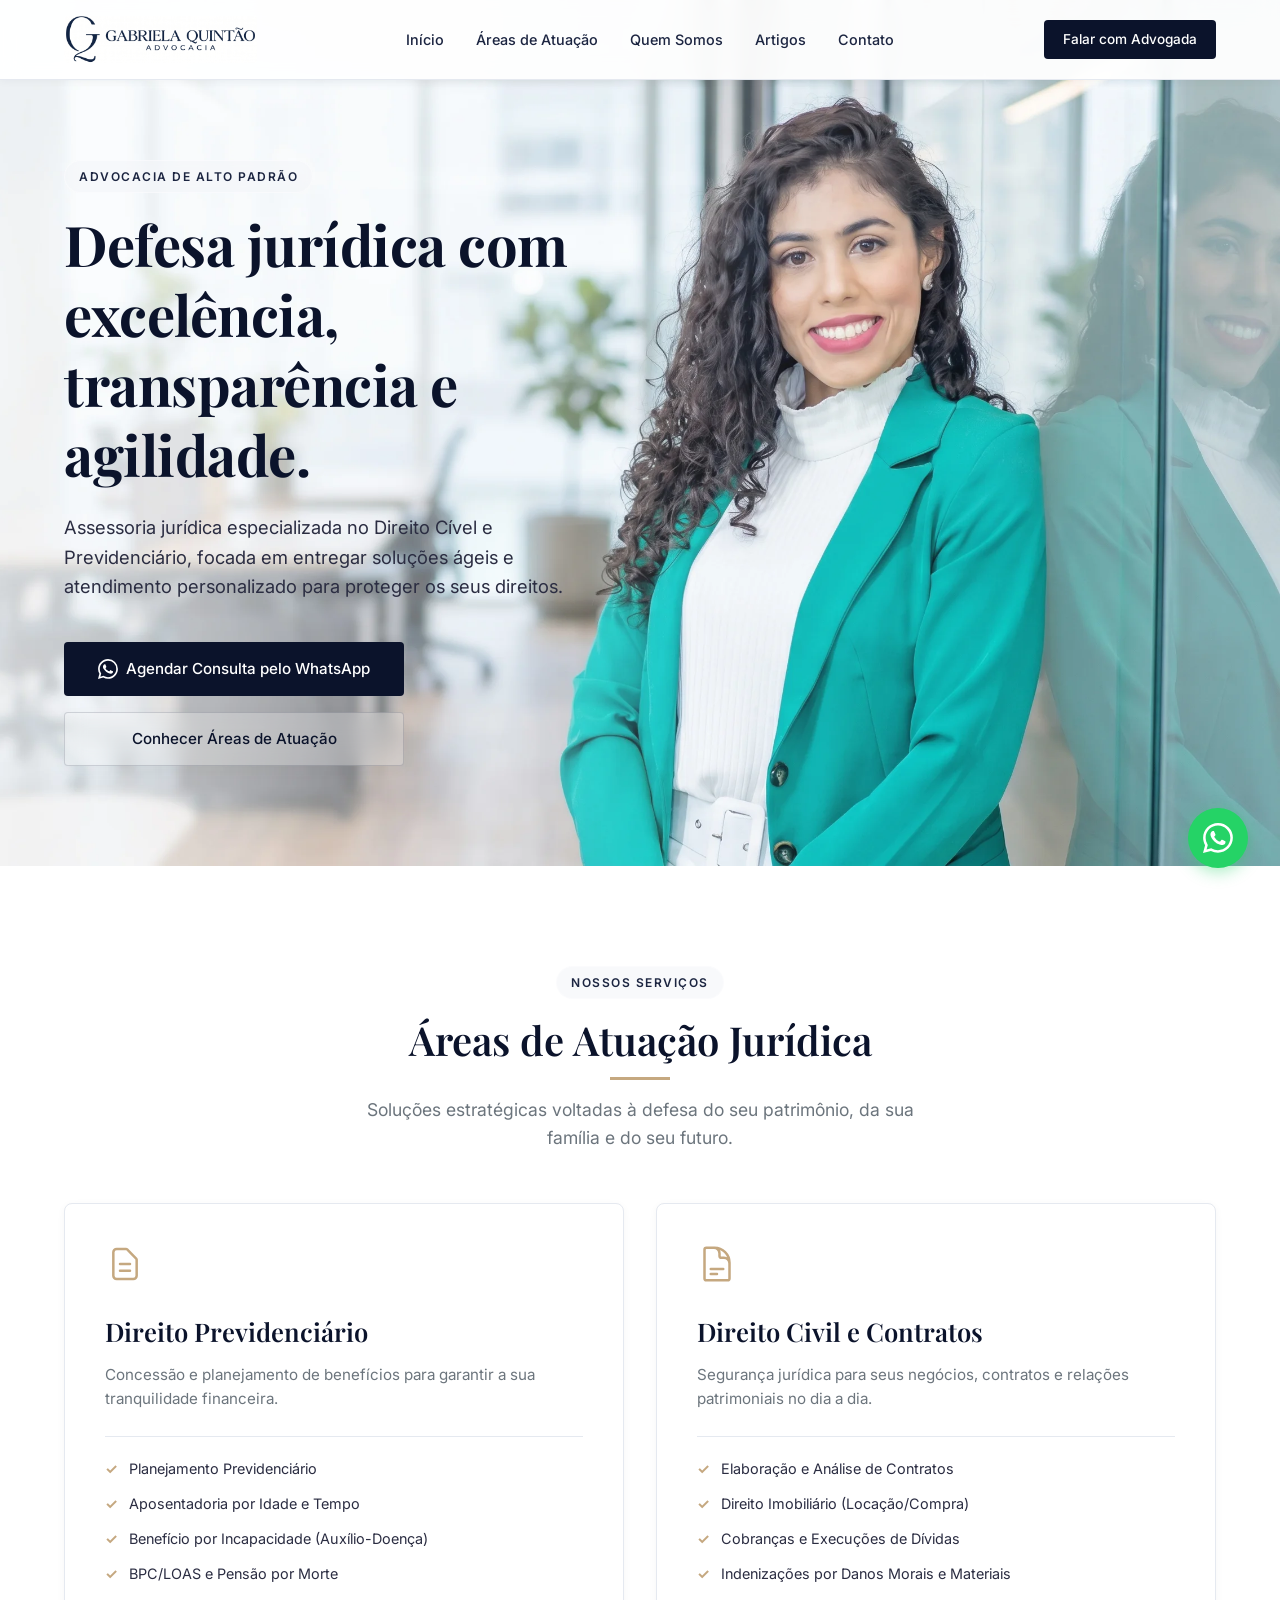
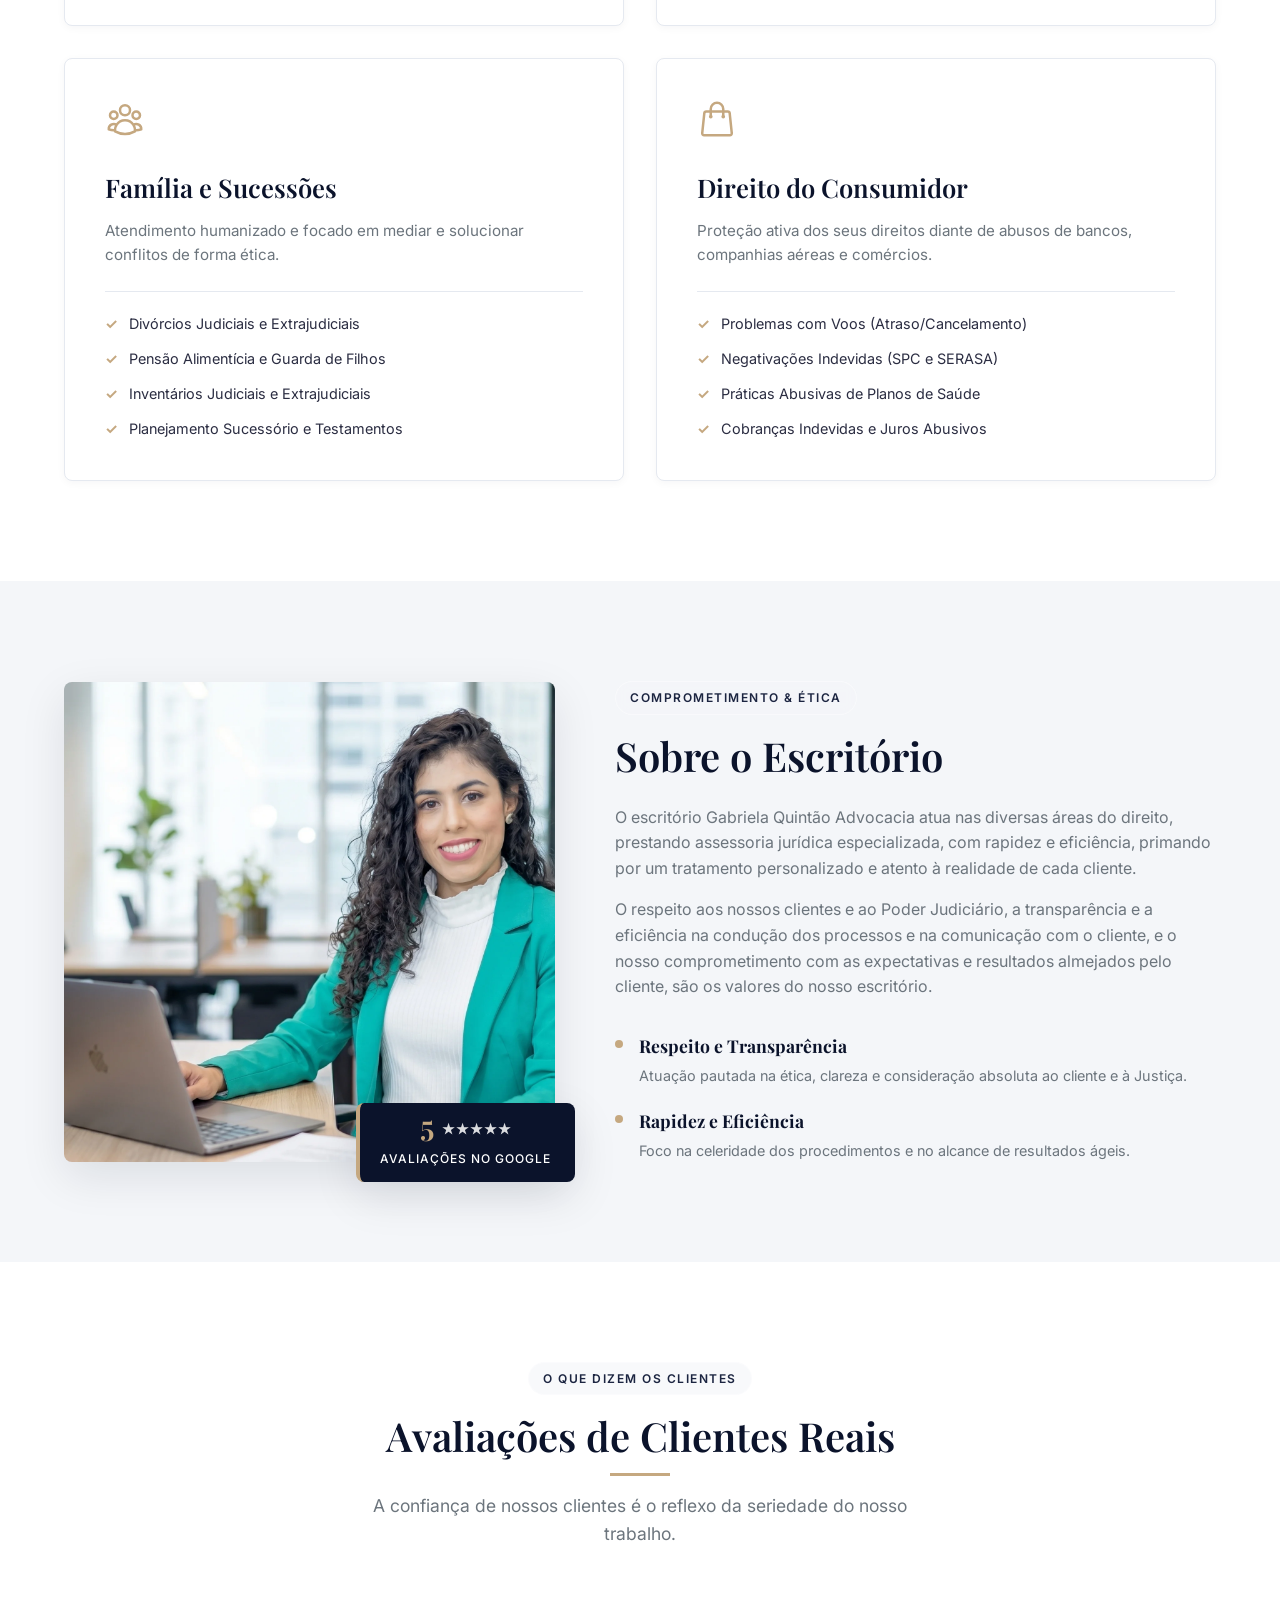
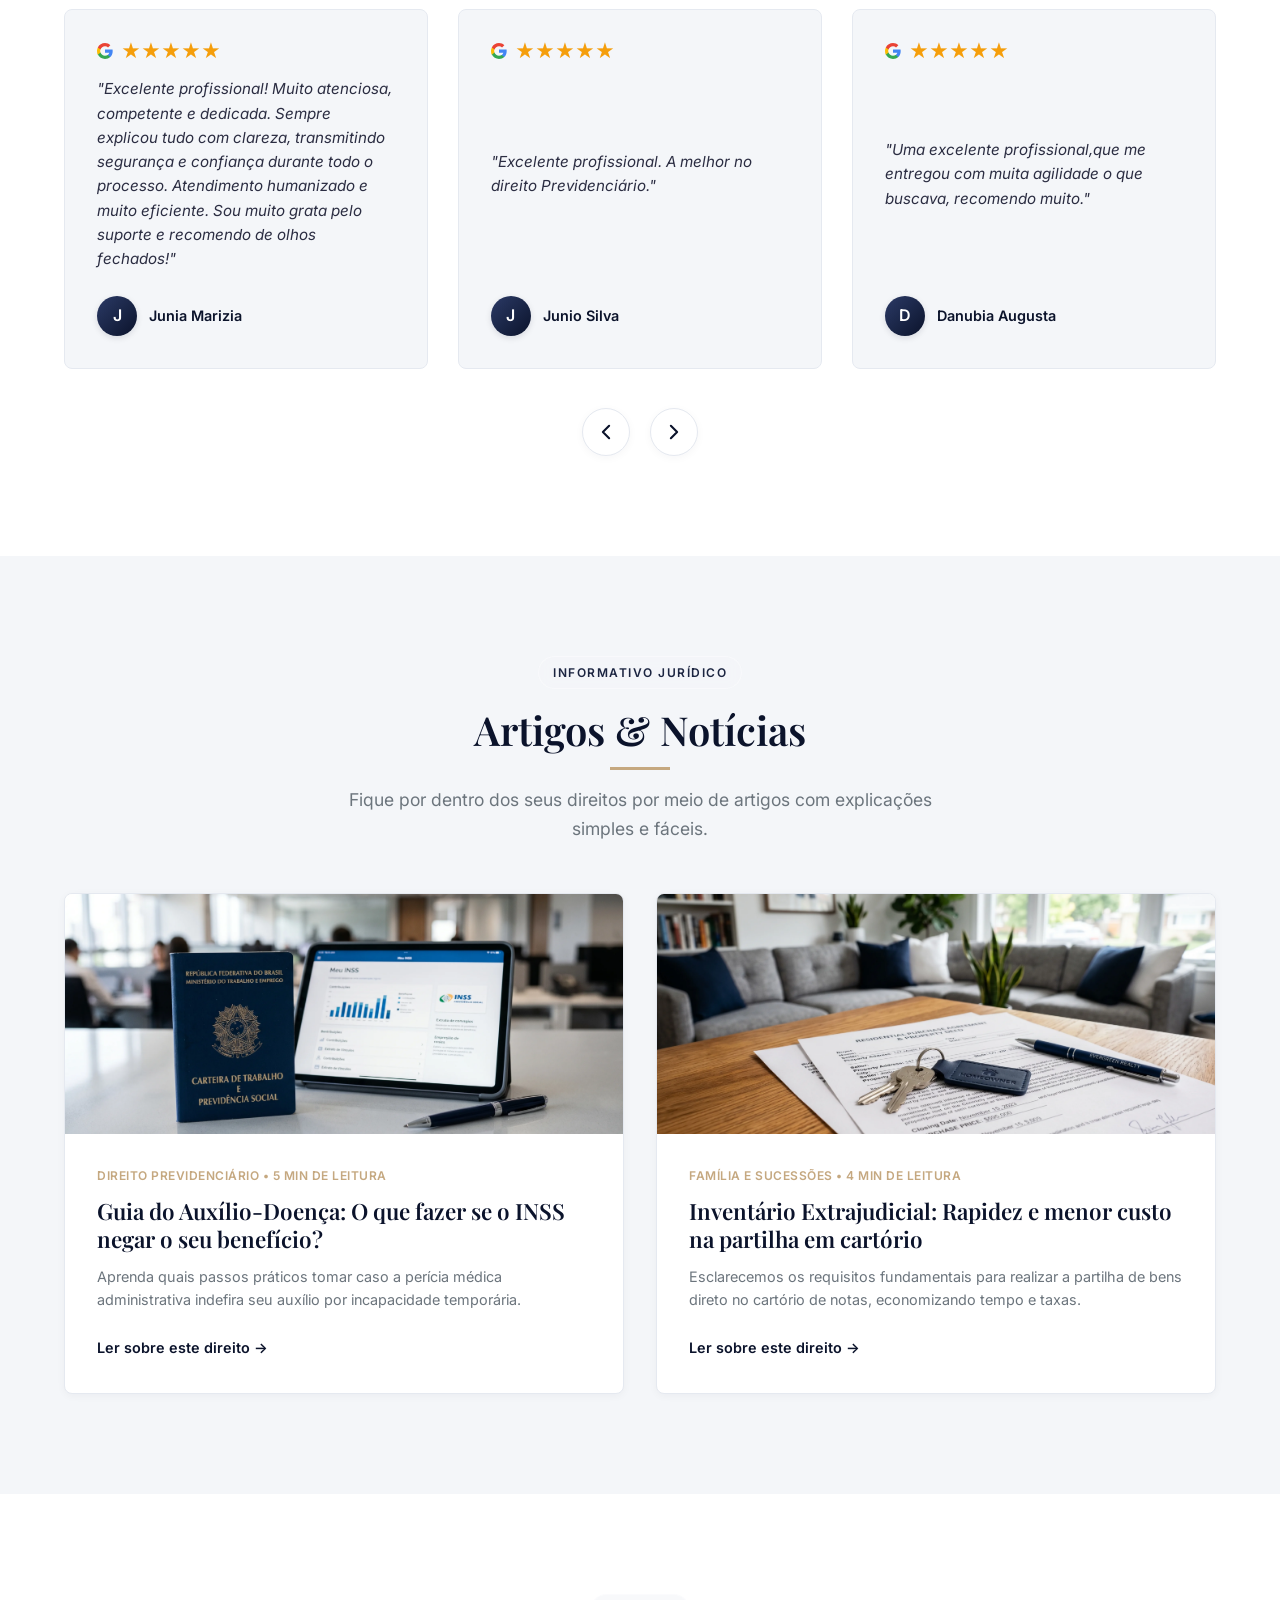
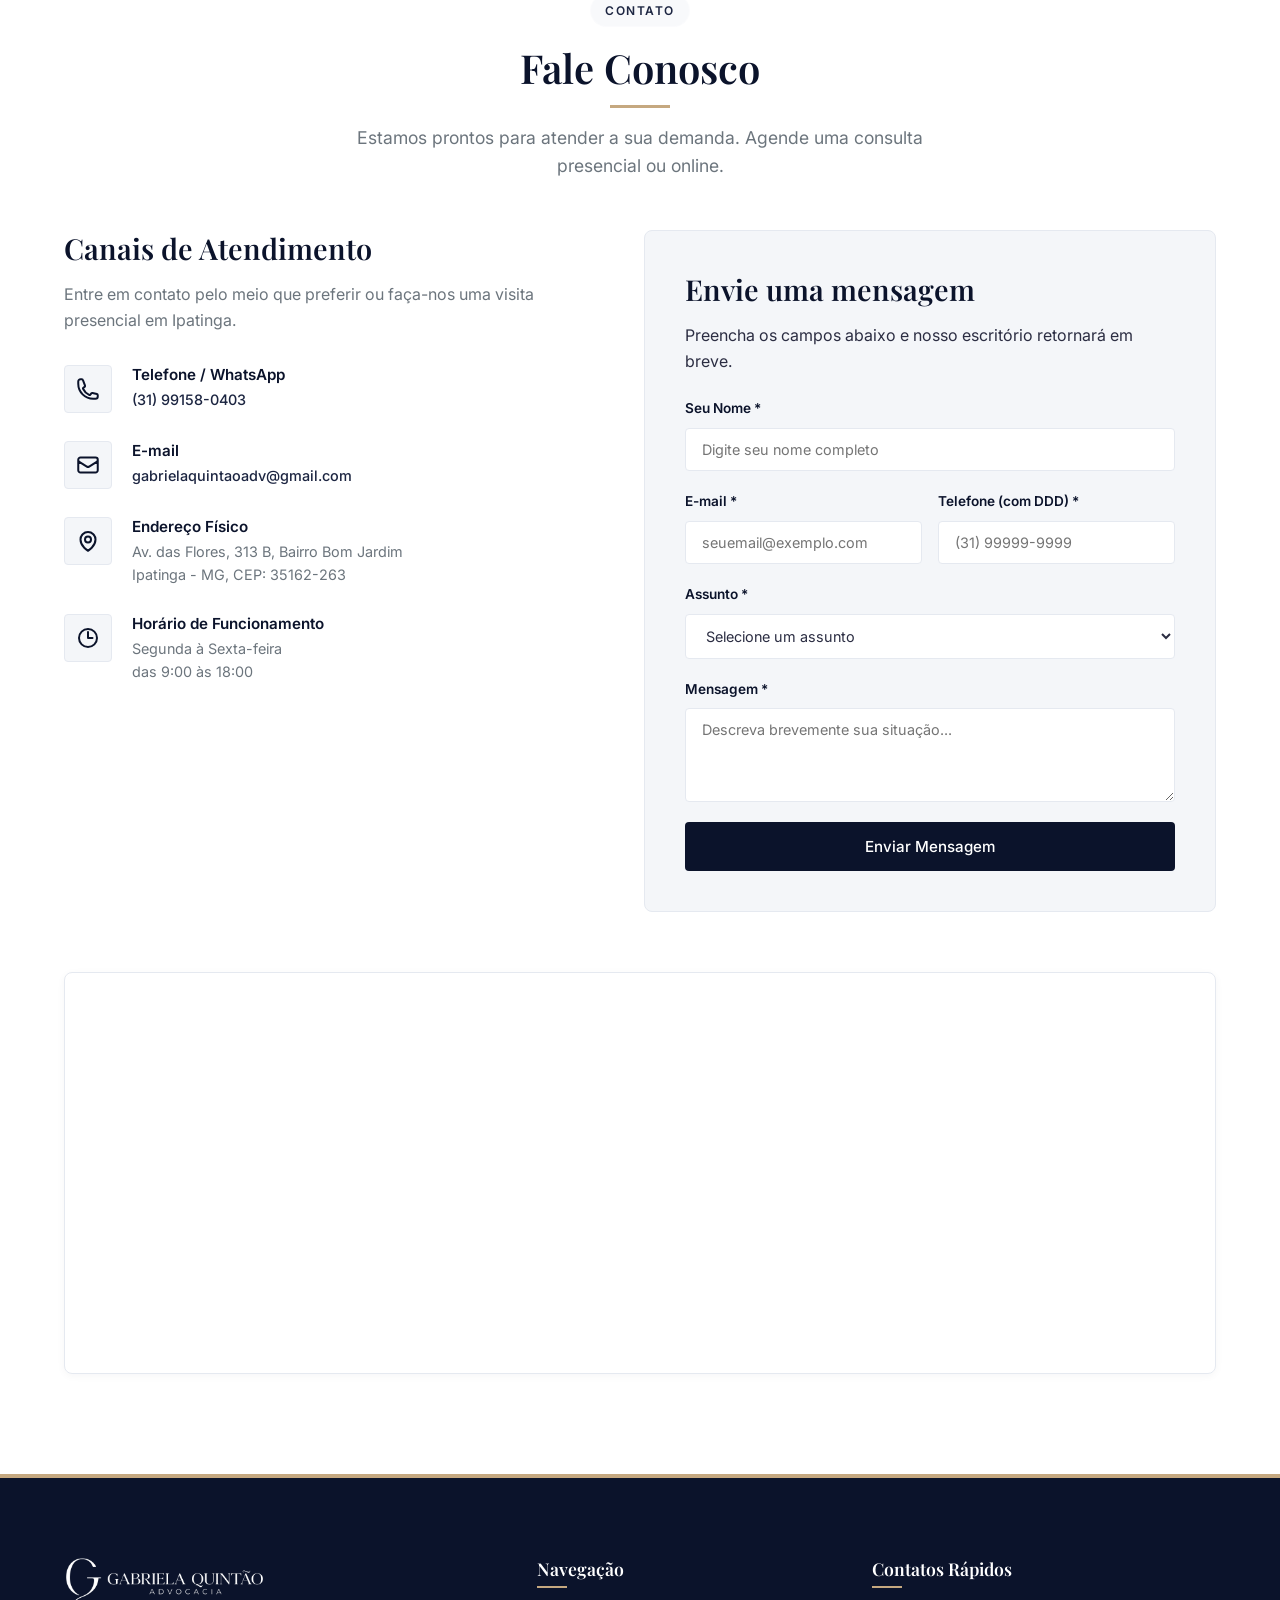
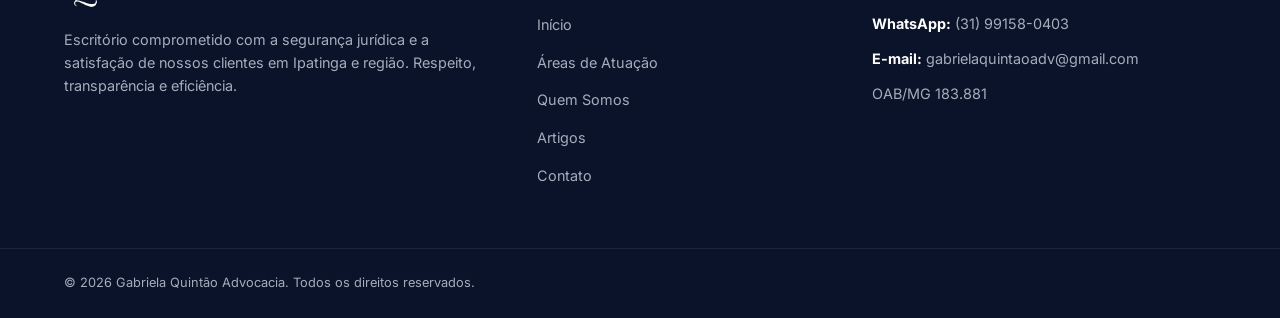
==== index.html @ 4e2f2a91 "Primeira versão do site da Dra Gabriela Quintão" ====
<!doctype html>
<html lang="pt-BR">
  <head>
    <meta charset="UTF-8" />
    <meta name="viewport" content="width=device-width, initial-scale=1.0" />
    <title>
      Gabriela Quintão Advocacia | Escritório de Advocacia em Ipatinga
    </title>
    <meta
      name="description"
      content="Assessoria jurídica especializada em Direito Cível, Previdenciário, Família e Consumidor. Atendimento atencioso, ágil e comprometido em Ipatinga, MG."
    />

    <!-- Google Fonts -->
    <link rel="preconnect" href="https://fonts.googleapis.com" />
    <link rel="preconnect" href="https://fonts.gstatic.com" crossorigin />
    <link
      href="https://fonts.googleapis.com/css2?family=Inter:wght@300;400;500;600;700&family=Playfair+Display:ital,wght@0,400;0,500;0,600;0,700;1,400&display=swap"
      rel="stylesheet"
    />

    <!-- Link para o CSS principal -->
    <link rel="stylesheet" href="assets/css/style.css" />
  </head>
  <body>
    <!-- Header / Menu de Navegação -->
    <header class="main-header">
      <div class="header-container">
        <a href="index.html#home" class="logo-link">
          <!-- Se o usuário colocar a logo, carrega a imagem, senão mostra texto estilizado -->
          <div class="logo-box">
            <img
              src="assets/images/logo_azul.webp"
              alt="Gabriela Quintão Advocacia"
              class="logo-img-file"
              onload="
                this.nextElementSibling.style.display = 'none';
                this.nextElementSibling.nextElementSibling.style.display =
                  'none';
              "
              onerror="this.style.display = 'none'"
            />
            <span class="logo-initials">GQ</span>
            <div class="logo-text">
              <span class="logo-title">GABRIELA QUINTÃO</span>
              <span class="logo-subtitle">ADVOCACIA</span>
            </div>
          </div>
        </a>

        <!-- Navegação Desktop -->
        <nav class="desktop-nav">
          <ul>
            <li><a href="index.html#home">Início</a></li>
            <li><a href="index.html#areas">Áreas de Atuação</a></li>
            <li><a href="index.html#sobre">Quem Somos</a></li>
            <li><a href="index.html#artigos">Artigos</a></li>
            <li><a href="index.html#contato">Contato</a></li>
          </ul>
        </nav>

        <!-- Botão de Ação Rápida (CTA) -->
        <div class="header-cta">
          <a
            href="https://wa.me/5531991580403?text=Olá,%20Dra.%20Gabriela.%20Gostaria%20de%20agendar%20uma%20consulta%20jurídica."
            target="_blank"
            class="btn btn-primary btn-sm"
          >
            Falar com Advogada
          </a>
        </div>

        <!-- Botão Menu Mobile (Hamburguer) -->
        <button class="mobile-menu-toggle" aria-label="Abrir Menu">
          <span class="bar"></span>
          <span class="bar"></span>
          <span class="bar"></span>
        </button>
      </div>
    </header>

    <!-- Navegação Mobile (Drawer) -->
    <div class="mobile-nav-overlay"></div>
    <nav class="mobile-nav">
      <div class="mobile-nav-header">
        <div class="logo-box">
          <img
            src="assets/images/logo.webp"
            alt="Gabriela Quintão Advocacia"
            class="logo-img-file"
            onload="
              this.nextElementSibling.style.display = 'none';
              this.nextElementSibling.nextElementSibling.style.display = 'none';
            "
            onerror="this.style.display = 'none'"
          />
          <span class="logo-initials">GQ</span>
          <div class="logo-text">
            <span class="logo-title">GABRIELA QUINTÃO</span>
            <span class="logo-subtitle">ADVOCACIA</span>
          </div>
        </div>
        <button class="mobile-menu-close" aria-label="Fechar Menu">
          &times;
        </button>
      </div>
      <ul>
        <li><a href="index.html#home">Início</a></li>
        <li><a href="index.html#areas">Áreas de Atuação</a></li>
        <li><a href="index.html#sobre">Quem Somos</a></li>
        <li><a href="index.html#artigos">Artigos</a></li>
        <li><a href="index.html#contato">Contato</a></li>
      </ul>
      <div class="mobile-nav-footer">
        <a
          href="https://wa.me/5531991580403?text=Olá,%20Dra.%20Gabriela.%20Gostaria%20de%20agendar%20uma%20consulta%20jurídica."
          target="_blank"
          class="btn btn-primary w-full"
        >
          Agendar Consulta
        </a>
      </div>
    </nav>

    <!-- Hero Section (Seção de Destaque) -->
    <section id="home" class="hero-section">
      <div class="container hero-container">
        <div class="hero-content">
          <span class="badge">Advocacia de Alto Padrão</span>
          <h1>Defesa jurídica com excelência, transparência e agilidade.</h1>
          <p>
            Assessoria jurídica especializada no Direito Cível e Previdenciário,
            focada em entregar soluções ágeis e atendimento personalizado para
            proteger os seus direitos.
          </p>
          <div class="hero-actions">
            <a
              href="https://wa.me/5531991580403?text=Olá,%20Dra.%20Gabriela.%20Gostaria%20de%20agendar%20uma%20consulta%20jurídica."
              target="_blank"
              class="btn btn-primary"
            >
              <svg
                class="icon-whatsapp"
                viewBox="0 0 16 16"
                width="20"
                height="20"
                fill="currentColor"
              >
                <path
                  d="M13.601 2.326A7.85 7.85 0 0 0 7.994 0C3.627 0 .068 3.558.064 7.926c0 1.399.366 2.76 1.057 3.965L0 16l4.204-1.102a7.9 7.9 0 0 0 3.79.965h.004c4.368 0 7.926-3.558 7.93-7.93A7.9 7.9 0 0 0 13.6 2.326zM7.994 14.521a6.6 6.6 0 0 1-3.356-.92l-.24-.144-2.494.654.666-2.433-.156-.251a6.56 6.56 0 0 1-1.007-3.505c0-3.626 2.957-6.584 6.591-6.584a6.56 6.56 0 0 1 4.66 1.931 6.56 6.56 0 0 1 1.928 4.66c-.004 3.639-2.961 6.592-6.592 6.592m3.615-4.934c-.197-.099-1.17-.578-1.353-.646-.182-.065-.315-.099-.445.099-.133.197-.513.646-.627.775-.114.133-.232.148-.43.05-.197-.1-.836-.308-1.592-.985-.59-.525-.985-1.175-1.103-1.372-.114-.198-.011-.304.088-.403.087-.088.197-.232.296-.346.1-.114.133-.198.198-.33.065-.134.034-.248-.015-.347-.05-.099-.445-1.076-.612-1.47-.16-.389-.323-.335-.445-.34-.114-.007-.247-.007-.38-.007a.73.73 0 0 0-.529.247c-.182.198-.691.677-.691 1.654s.71 1.916.81 2.049c.098.133 1.394 2.132 3.383 2.992.47.205.84.326 1.129.418.475.152.904.129 1.246.08.38-.058 1.171-.48 1.338-.943.164-.464.164-.86.114-.943-.049-.084-.182-.133-.38-.232"
                />
              </svg>
              Agendar Consulta pelo WhatsApp
            </a>
            <a href="index.html#areas" class="btn btn-outline"
              >Conhecer Áreas de Atuação</a
            >
          </div>
        </div>
      </div>
    </section>

    <!-- Áreas de Atuação -->
    <section id="areas" class="areas-section">
      <div class="container">
        <div class="section-header text-center">
          <span class="badge">Nossos Serviços</span>
          <h2>Áreas de Atuação Jurídica</h2>
          <p class="section-subtitle">
            Soluções estratégicas voltadas à defesa do seu patrimônio, da sua
            família e do seu futuro.
          </p>
        </div>

        <div class="areas-grid">
          <!-- Direito Previdenciário -->
          <div class="area-card">
            <div class="card-icon">
              <!-- SVG Previdenciário (Calendário/Escudo/Garantias) -->
              <svg
                viewBox="0 0 24 24"
                width="40"
                height="40"
                fill="none"
                stroke="currentColor"
                stroke-width="1.5"
              >
                <path
                  stroke-linecap="round"
                  stroke-linejoin="round"
                  d="M9 12h6m-6 4h6m2 5H7a2 2 0 01-2-2V5a2 2 0 012-2h5.586a1 1 0 01.707.293l5.414 5.414a1 1 0 01.293.707V19a2 2 0 01-2 2z"
                />
              </svg>
            </div>
            <h3>Direito Previdenciário</h3>
            <p class="card-desc">
              Concessão e planejamento de benefícios para garantir a sua
              tranquilidade financeira.
            </p>
            <ul class="card-list">
              <li>Planejamento Previdenciário</li>
              <li>Aposentadoria por Idade e Tempo</li>
              <li>Benefício por Incapacidade (Auxílio-Doença)</li>
              <li>BPC/LOAS e Pensão por Morte</li>
            </ul>
          </div>

          <!-- Direito Civil e Contratos -->
          <div class="area-card">
            <div class="card-icon">
              <!-- SVG Civil (Contrato/Acordo) -->
              <svg
                viewBox="0 0 24 24"
                width="40"
                height="40"
                fill="none"
                stroke="currentColor"
                stroke-width="1.5"
              >
                <path
                  stroke-linecap="round"
                  stroke-linejoin="round"
                  d="M19.5 14.25v-2.625a3.375 3.375 0 00-3.375-3.375h-1.5A1.125 1.125 0 0113.5 7.125v-1.5a3.375 3.375 0 00-3.375-3.375H8.25m0 12.75h7.5m-7.5 3H12M10.5 2.25H5.625c-.621 0-1.125.504-1.125 1.125v17.25c0 .621.504 1.125 1.125 1.125h12.75c.621 0 1.125-.504 1.125-1.125V11.25a9 9 0 00-9-9z"
                />
              </svg>
            </div>
            <h3>Direito Civil e Contratos</h3>
            <p class="card-desc">
              Segurança jurídica para seus negócios, contratos e relações
              patrimoniais no dia a dia.
            </p>
            <ul class="card-list">
              <li>Elaboração e Análise de Contratos</li>
              <li>Direito Imobiliário (Locação/Compra)</li>
              <li>Cobranças e Execuções de Dívidas</li>
              <li>Indenizações por Danos Morais e Materiais</li>
            </ul>
          </div>

          <!-- Direito de Família e Sucessões -->
          <div class="area-card">
            <div class="card-icon">
              <!-- SVG Família (Balança/Pessoas) -->
              <svg
                viewBox="0 0 24 24"
                width="40"
                height="40"
                fill="none"
                stroke="currentColor"
                stroke-width="1.5"
              >
                <path
                  stroke-linecap="round"
                  stroke-linejoin="round"
                  d="M18 18.72a9.094 9.094 0 003.741-.479 3 3 0 00-4.682-2.72m.94 3.198l.001.031c0 .225-.012.447-.037.666A11.944 11.944 0 0112 21c-2.17 0-4.207-.576-5.963-1.584A6.062 6.062 0 016 18.719m12 0a5.971 5.971 0 00-.941-3.197m0 0A5.995 5.995 0 0012 12.75a5.995 5.995 0 00-5.058 2.772m0 0a3 3 0 00-4.681 2.72 8.986 8.986 0 003.74.477m.94-3.197a5.971 5.971 0 00-.94 3.197M15 6.75a3 3 0 11-6 0 3 3 0 016 0zm6 3a2.25 2.25 0 11-4.5 0 2.25 2.25 0 014.5 0zm-13.5 0a2.25 2.25 0 11-4.5 0 2.25 2.25 0 014.5 0z"
                />
              </svg>
            </div>
            <h3>Família e Sucessões</h3>
            <p class="card-desc">
              Atendimento humanizado e focado em mediar e solucionar conflitos
              de forma ética.
            </p>
            <ul class="card-list">
              <li>Divórcios Judiciais e Extrajudiciais</li>
              <li>Pensão Alimentícia e Guarda de Filhos</li>
              <li>Inventários Judiciais e Extrajudiciais</li>
              <li>Planejamento Sucessório e Testamentos</li>
            </ul>
          </div>

          <!-- Direito do Consumidor -->
          <div class="area-card">
            <div class="card-icon">
              <!-- SVG Consumidor (Sacola/Proteção) -->
              <svg
                viewBox="0 0 24 24"
                width="40"
                height="40"
                fill="none"
                stroke="currentColor"
                stroke-width="1.5"
              >
                <path
                  stroke-linecap="round"
                  stroke-linejoin="round"
                  d="M15.75 10.5V6a3.75 3.75 0 10-7.5 0v4.5m11.356-1.993l1.263 12c.07.665-.45 1.243-1.119 1.243H4.25a1.125 1.125 0 01-1.12-1.243l1.264-12A1.125 1.125 0 015.513 7.5h12.974c.576 0 1.059.435 1.119 1.007zM8.625 10.5a.375.375 0 11-.75 0 .375.375 0 01.75 0zm7.5 0a.375.375 0 11-.75 0 .375.375 0 01.75 0z"
                />
              </svg>
            </div>
            <h3>Direito do Consumidor</h3>
            <p class="card-desc">
              Proteção ativa dos seus direitos diante de abusos de bancos,
              companhias aéreas e comércios.
            </p>
            <ul class="card-list">
              <li>Problemas com Voos (Atraso/Cancelamento)</li>
              <li>Negativações Indevidas (SPC e SERASA)</li>
              <li>Práticas Abusivas de Planos de Saúde</li>
              <li>Cobranças Indevidas e Juros Abusivos</li>
            </ul>
          </div>
        </div>
      </div>
    </section>

    <!-- Quem Somos Section -->
    <section id="sobre" class="about-section">
      <div class="container about-container">
        <div class="about-image-wrapper">
          <img
            src="assets/images/quem_somos.webp"
            alt="Dra. Gabriela Quintão Advocacia"
            class="about-image"
            onerror="
              this.src =
                'https://images.unsplash.com/photo-1560250097-0b93528c311a?q=80&w=600&auto=format&fit=crop'
            "
          />
          <div class="experience-badge">
            <span class="exp-number">
              <span class="num-val">5</span>
              <span class="badge-stars">★★★★★</span>
            </span>
            <span class="exp-text">Avaliações no Google</span>
          </div>
        </div>
        <div class="about-content">
          <span class="badge">Comprometimento & Ética</span>
          <h2>Sobre o Escritório</h2>
          <p>
            O escritório Gabriela Quintão Advocacia atua nas diversas áreas do
            direito, prestando assessoria jurídica especializada, com rapidez e
            eficiência, primando por um tratamento personalizado e atento à
            realidade de cada cliente.
          </p>
          <p>
            O respeito aos nossos clientes e ao Poder Judiciário, a
            transparência e a eficiência na condução dos processos e na
            comunicação com o cliente, e o nosso comprometimento com as
            expectativas e resultados almejados pelo cliente, são os valores do
            nosso escritório.
          </p>

          <div class="about-values">
            <div class="value-item">
              <span class="value-bullet"></span>
              <div>
                <strong>Respeito e Transparência</strong>
                <p>
                  Atuação pautada na ética, clareza e consideração absoluta ao
                  cliente e à Justiça.
                </p>
              </div>
            </div>
            <div class="value-item">
              <span class="value-bullet"></span>
              <div>
                <strong>Rapidez e Eficiência</strong>
                <p>
                  Foco na celeridade dos procedimentos e no alcance de
                  resultados ágeis.
                </p>
              </div>
            </div>
          </div>
        </div>
      </div>
    </section>

    <!-- Seção de Depoimentos (Google Reviews) -->
    <section class="reviews-section">
      <div class="container">
        <div class="section-header text-center">
          <span class="badge">O que dizem os clientes</span>
          <h2>Avaliações de Clientes Reais</h2>
          <p class="section-subtitle">
            A confiança de nossos clientes é o reflexo da seriedade do nosso
            trabalho.
          </p>
        </div>

        <div class="reviews-slider-container">
          <div class="reviews-track" id="js-reviews-track">
            <!-- 1. Junia Marizia -->
            <div class="review-card">
              <div class="review-stars">★★★★★</div>
              <p class="review-text">
                "Excelente profissional! Muito atenciosa, competente e dedicada.
                Sempre explicou tudo com clareza, transmitindo segurança e
                confiança durante todo o processo. Atendimento humanizado e
                muito eficiente. Sou muito grata pelo suporte e recomendo de
                olhos fechados!"
              </p>
              <div class="review-author">
                <span class="author-avatar">J</span>
                <div>
                  <span class="author-name">Junia Marizia</span>
                  <span class="author-label">Avaliação via Google</span>
                </div>
              </div>
            </div>

            <!-- 2. Junio Silva -->
            <div class="review-card">
              <div class="review-stars">★★★★★</div>
              <p class="review-text">
                "Excelente profissional. A melhor no direito Previdenciário."
              </p>
              <div class="review-author">
                <span class="author-avatar">J</span>
                <div>
                  <span class="author-name">Junio Silva</span>
                  <span class="author-label">Avaliação via Google</span>
                </div>
              </div>
            </div>

            <!-- 3. Danubia Augusta -->
            <div class="review-card">
              <div class="review-stars">★★★★★</div>
              <p class="review-text">
                "Uma excelente profissional,que me entregou com muita agilidade
                o que buscava, recomendo muito."
              </p>
              <div class="review-author">
                <span class="author-avatar">D</span>
                <div>
                  <span class="author-name">Danubia Augusta</span>
                  <span class="author-label">Avaliação via Google</span>
                </div>
              </div>
            </div>

            <!-- 4. Camila Soares -->
            <div class="review-card">
              <div class="review-stars">★★★★★</div>
              <p class="review-text">
                "Profissional sensata, verdadeira e muito competente!"
              </p>
              <div class="review-author">
                <span class="author-avatar">C</span>
                <div>
                  <span class="author-name">Camila Soares</span>
                  <span class="author-label">Avaliação via Google</span>
                </div>
              </div>
            </div>

            <!-- 5. Valentina Mendes -->
            <div class="review-card">
              <div class="review-stars">★★★★★</div>
              <p class="review-text">"Experiência maravilhosa!!"</p>
              <div class="review-author">
                <span class="author-avatar">V</span>
                <div>
                  <span class="author-name">Valentina Mendes</span>
                  <span class="author-label">Avaliação via Google</span>
                </div>
              </div>
            </div>

            <!-- 6. Babishein Almeida -->
            <div class="review-card">
              <div class="review-stars">★★★★★</div>
              <p class="review-text">
                "Muito competente e honesta !!! Tem propriedade e entende onde
                atua ! Recomendo pra todos !!!"
              </p>
              <div class="review-author">
                <span class="author-avatar">B</span>
                <div>
                  <span class="author-name">Babishein Almeida</span>
                  <span class="author-label">Avaliação via Google</span>
                </div>
              </div>
            </div>

            <!-- 7. Andressa Silva -->
            <div class="review-card">
              <div class="review-stars">★★★★★</div>
              <p class="review-text">"Excelente atendimento ."</p>
              <div class="review-author">
                <span class="author-avatar">A</span>
                <div>
                  <span class="author-name">Andressa Silva</span>
                  <span class="author-label">Avaliação via Google</span>
                </div>
              </div>
            </div>

            <!-- 8. willian francisco -->
            <div class="review-card">
              <div class="review-stars">★★★★★</div>
              <p class="review-text">
                "Ótima Advogada, profissional e muito confiável."
              </p>
              <div class="review-author">
                <span class="author-avatar">W</span>
                <div>
                  <span class="author-name">Willian Francisco</span>
                  <span class="author-label">Avaliação via Google</span>
                </div>
              </div>
            </div>

            <!-- 9. Gabriel Freitas -->
            <div class="review-card">
              <div class="review-stars">★★★★★</div>
              <p class="review-text">
                "Equipe super qualificada, atendimento excelente e
                profissionalismo exemplar. Recomendo muito!"
              </p>
              <div class="review-author">
                <span class="author-avatar">G</span>
                <div>
                  <span class="author-name">Gabriel Freitas</span>
                  <span class="author-label">Avaliação via Google</span>
                </div>
              </div>
            </div>

            <!-- 10. Natália C.S -->
            <div class="review-card">
              <div class="review-stars">★★★★★</div>
              <p class="review-text">
                "Equipe extremamente competente e capacitada com atendimento
                excelente e humanizado! Recomendo"
              </p>
              <div class="review-author">
                <span class="author-avatar">N</span>
                <div>
                  <span class="author-name">Natália C.S</span>
                  <span class="author-label">Avaliação via Google</span>
                </div>
              </div>
            </div>

            <!-- 11. Heloysa Cattaneo -->
            <div class="review-card">
              <div class="review-stars">★★★★★</div>
              <p class="review-text">
                "Profissionais competentes, atenciosos e sempre dispostos a
                esclarecer dúvidas. O atendimento é organizado e realizado com
                muito respeito."
              </p>
              <div class="review-author">
                <span class="author-avatar">H</span>
                <div>
                  <span class="author-name">Heloysa Cattaneo</span>
                  <span class="author-label">Avaliação via Google</span>
                </div>
              </div>
            </div>

            <!-- 12. Rosane Barcelos -->
            <div class="review-card">
              <div class="review-stars">★★★★★</div>
              <p class="review-text">"Excelente profissional ."</p>
              <div class="review-author">
                <span class="author-avatar">R</span>
                <div>
                  <span class="author-name">Rosane Barcelos</span>
                  <span class="author-label">Avaliação via Google</span>
                </div>
              </div>
            </div>

            <!-- 13. Brenda Carolina -->
            <div class="review-card">
              <div class="review-stars">★★★★★</div>
              <p class="review-text">
                "A melhor adv da região, extremamente competente e dedicada.
                Indico de olhos fechados!"
              </p>
              <div class="review-author">
                <span class="author-avatar">B</span>
                <div>
                  <span class="author-name">Brenda Carolina</span>
                  <span class="author-label">Avaliação via Google</span>
                </div>
              </div>
            </div>

            <!-- 14. mara assis -->
            <div class="review-card">
              <div class="review-stars">★★★★★</div>
              <p class="review-text">
                "Atendimento muito profissional e pessoas super atenciosas"
              </p>
              <div class="review-author">
                <span class="author-avatar">M</span>
                <div>
                  <span class="author-name">Mara Assis</span>
                  <span class="author-label">Avaliação via Google</span>
                </div>
              </div>
            </div>

            <!-- 15. Dária Vitória -->
            <div class="review-card">
              <div class="review-stars">★★★★★</div>
              <p class="review-text">"Excelente profissional 👏👏"</p>
              <div class="review-author">
                <span class="author-avatar">D</span>
                <div>
                  <span class="author-name">Dária Vitória</span>
                  <span class="author-label">Avaliação via Google</span>
                </div>
              </div>
            </div>

            <!-- 16. Jhunny Oliveira -->
            <div class="review-card">
              <div class="review-stars">★★★★★</div>
              <p class="review-text">"Excelente atendimento! Super indico"</p>
              <div class="review-author">
                <span class="author-avatar">J</span>
                <div>
                  <span class="author-name">Jhunny Oliveira</span>
                  <span class="author-label">Avaliação via Google</span>
                </div>
              </div>
            </div>

            <!-- 17. Bruna Honorata -->
            <div class="review-card">
              <div class="review-stars">★★★★★</div>
              <p class="review-text">
                "Profissional extremamente competente, atenciosa e comprometida
                com o resultado. Explica tudo com muita clareza, acompanha cada
                etapa do processo e transmite segurança do início ao fim.
                Recomendo de olhos fechados👏👏👏👏"
              </p>
              <div class="review-author">
                <span class="author-avatar">B</span>
                <div>
                  <span class="author-name">Bruna Honorata</span>
                  <span class="author-label">Avaliação via Google</span>
                </div>
              </div>
            </div>

            <!-- 18. Jéssica Da mata -->
            <div class="review-card">
              <div class="review-stars">★★★★★</div>
              <p class="review-text">
                "Experiência ótima,muito atenciosa atende muito bem"
              </p>
              <div class="review-author">
                <span class="author-avatar">J</span>
                <div>
                  <span class="author-name">Jéssica da Mata</span>
                  <span class="author-label">Avaliação via Google</span>
                </div>
              </div>
            </div>

            <!-- 19. Fábio Lopes Pereira -->
            <div class="review-card">
              <div class="review-stars">★★★★★</div>
              <p class="review-text">"Excelente profissional"</p>
              <div class="review-author">
                <span class="author-avatar">F</span>
                <div>
                  <span class="author-name">Fábio Lopes Pereira</span>
                  <span class="author-label">Avaliação via Google</span>
                </div>
              </div>
            </div>

            <!-- 20. welida jorge -->
            <div class="review-card">
              <div class="review-stars">★★★★★</div>
              <p class="review-text">
                "Excelente atendimento e profissional, estávamos a anos tentando
                com outros advogados, e só Doutora Gabriela conseguiu, estamos
                satisfeito com o serviço. 👏🏽👏🏽👏🏽😍"
              </p>
              <div class="review-author">
                <span class="author-avatar">W</span>
                <div>
                  <span class="author-name">Welida Jorge</span>
                  <span class="author-label">Avaliação via Google</span>
                </div>
              </div>
            </div>

            <!-- 21. maiza maria -->
            <div class="review-card">
              <div class="review-stars">★★★★★</div>
              <p class="review-text">
                "Trabalho de confiança, podem contratar ela sem medo, paciência,
                simpatia, tudo de bom"
              </p>
              <div class="review-author">
                <span class="author-avatar">M</span>
                <div>
                  <span class="author-name">Maiza Maria</span>
                  <span class="author-label">Avaliação via Google</span>
                </div>
              </div>
            </div>

            <!-- 22. Gibson Sena -->
            <div class="review-card">
              <div class="review-stars">★★★★★</div>
              <p class="review-text">
                "Excelente profissional com uma equipe dedicada e atenciosa.
                Resultados expressivos e satisfatórios aos clientes, tanto em
                demandas judiciais quanto administrativas. Uma das melhores
                advogadas da região e indico de olhos fechados."
              </p>
              <div class="review-author">
                <span class="author-avatar">G</span>
                <div>
                  <span class="author-name">Gibson Sena</span>
                  <span class="author-label">Avaliação via Google</span>
                </div>
              </div>
            </div>
          </div>
        </div>

        <!-- Controles do Slider -->
        <div class="slider-controls">
          <button
            class="slider-btn prev-btn"
            id="js-reviews-prev"
            aria-label="Avaliação anterior"
          >
            <svg
              viewBox="0 0 24 24"
              width="20"
              height="20"
              fill="none"
              stroke="currentColor"
              stroke-width="2.5"
            >
              <path
                stroke-linecap="round"
                stroke-linejoin="round"
                d="M15.75 19.5L8.25 12l7.5-7.5"
              />
            </svg>
          </button>
          <button
            class="slider-btn next-btn"
            id="js-reviews-next"
            aria-label="Próxima avaliação"
          >
            <svg
              viewBox="0 0 24 24"
              width="20"
              height="20"
              fill="none"
              stroke="currentColor"
              stroke-width="2.5"
            >
              <path
                stroke-linecap="round"
                stroke-linejoin="round"
                d="M8.25 4.5l7.5 7.5-7.5 7.5"
              />
            </svg>
          </button>
        </div>
      </div>
    </section>

    <!-- Seção de Artigos / Blog (Para SEO e Autoridade) -->
    <section id="artigos" class="blog-section">
      <div class="container">
        <div class="section-header text-center">
          <span class="badge">Informativo Jurídico</span>
          <h2>Artigos & Notícias</h2>
          <p class="section-subtitle">
            Fique por dentro dos seus direitos por meio de artigos com
            explicações simples e fáceis.
          </p>
        </div>

        <div class="blog-grid">
          <!-- Artigo 1 -->
          <article class="blog-card">
            <div class="blog-image-box">
              <img
                src="assets/images/artigo_inss.webp"
                alt="Documentos e carteira de trabalho"
                class="blog-img"
                onerror="
                  this.src =
                    'https://images.unsplash.com/photo-1450133064473-71024230f91b?q=80&w=400&auto=format&fit=crop'
                "
              />
            </div>
            <div class="blog-body">
              <div class="blog-meta">
                Direito Previdenciário • 5 min de leitura
              </div>
              <h3>
                Guia do Auxílio-Doença: O que fazer se o INSS negar o seu
                benefício?
              </h3>
              <p>
                Aprenda quais passos práticos tomar caso a perícia médica
                administrativa indefira seu auxílio por incapacidade temporária.
              </p>
              <a href="artigo-auxilio-doenca.html" class="blog-link">
                Ler sobre este direito &rarr;
              </a>
            </div>
          </article>

          <!-- Artigo 2 -->
          <article class="blog-card">
            <div class="blog-image-box">
              <img
                src="assets/images/artigo_inventario.webp"
                alt="Acordo familiar sobre mesa"
                class="blog-img"
                onerror="
                  this.src =
                    'https://images.unsplash.com/photo-1582407947304-fd86f028f716?q=80&w=400&auto=format&fit=crop'
                "
              />
            </div>
            <div class="blog-body">
              <div class="blog-meta">
                Família e Sucessões • 4 min de leitura
              </div>
              <h3>
                Inventário Extrajudicial: Rapidez e menor custo na partilha em
                cartório
              </h3>
              <p>
                Esclarecemos os requisitos fundamentais para realizar a partilha
                de bens direto no cartório de notas, economizando tempo e taxas.
              </p>
              <a href="artigo-inventario-extrajudicial.html" class="blog-link">
                Ler sobre este direito &rarr;
              </a>
            </div>
          </article>
        </div>
      </div>
    </section>

    <!-- Contato e Localização -->
    <section id="contato" class="contact-section">
      <div class="container">
        <div class="section-header text-center">
          <span class="badge">Contato</span>
          <h2>Fale Conosco</h2>
          <p class="section-subtitle">
            Estamos prontos para atender a sua demanda. Agende uma consulta
            presencial ou online.
          </p>
        </div>

        <div class="contact-grid">
          <!-- Informações de Contato -->
          <div class="contact-info">
            <h3>Canais de Atendimento</h3>
            <p class="contact-intro">
              Entre em contato pelo meio que preferir ou faça-nos uma visita
              presencial em Ipatinga.
            </p>

            <div class="info-items">
              <!-- Telefone -->
              <div class="info-item">
                <div class="info-icon">
                  <svg
                    viewBox="0 0 24 24"
                    width="24"
                    height="24"
                    fill="none"
                    stroke="currentColor"
                    stroke-width="2"
                  >
                    <path
                      stroke-linecap="round"
                      stroke-linejoin="round"
                      d="M2.25 6.75c0 8.284 6.716 15 15 15h2.25a2.25 2.25 0 002.25-2.25v-1.372c0-.516-.351-.966-.852-1.091l-4.423-1.106c-.44-.11-.902.055-1.173.417l-.97 1.293c-.282.376-.769.542-1.21.302a12.01 12.01 0 01-5.907-5.907c-.44-.44-.274-.927.101-1.21l1.293-.97a1.125 1.125 0 00.417-1.173L6.963 3.102a1.125 1.125 0 00-1.091-.852H4.5A2.25 2.25 0 002.25 4.5v2.25z"
                    />
                  </svg>
                </div>
                <div>
                  <h4>Telefone / WhatsApp</h4>
                  <p>
                    <a href="https://wa.me/5531991580403" class="contact-link"
                      >(31) 99158-0403</a
                    >
                  </p>
                </div>
              </div>

              <!-- E-mail -->
              <div class="info-item">
                <div class="info-icon">
                  <svg
                    viewBox="0 0 24 24"
                    width="24"
                    height="24"
                    fill="none"
                    stroke="currentColor"
                    stroke-width="2"
                  >
                    <path
                      stroke-linecap="round"
                      stroke-linejoin="round"
                      d="M21.75 6.75v10.5a2.25 2.25 0 01-2.25 2.25h-15a2.25 2.25 0 01-2.25-2.25V6.75m19.5 0A2.25 2.25 0 0019.5 4.5h-15a2.25 2.25 0 00-2.25 2.25m19.5 0v.243a2.25 2.25 0 01-1.07 1.916l-7.5 4.615a2.25 2.25 0 01-2.36 0L3.32 8.91a2.25 2.25 0 01-1.07-1.916V6.75"
                    />
                  </svg>
                </div>
                <div>
                  <h4>E-mail</h4>
                  <p>
                    <a
                      href="mailto:gabrielaquintaoadv@gmail.com"
                      class="contact-link"
                      >gabrielaquintaoadv@gmail.com</a
                    >
                  </p>
                </div>
              </div>

              <!-- Endereço -->
              <div class="info-item">
                <div class="info-icon">
                  <svg
                    viewBox="0 0 24 24"
                    width="24"
                    height="24"
                    fill="none"
                    stroke="currentColor"
                    stroke-width="2"
                  >
                    <path
                      stroke-linecap="round"
                      stroke-linejoin="round"
                      d="M15 10.5a3 3 0 11-6 0 3 3 0 016 0z"
                    />
                    <path
                      stroke-linecap="round"
                      stroke-linejoin="round"
                      d="M19.5 10.5c0 7.142-7.5 11.25-7.5 11.25s-7.5-4.108-7.5-11.25a7.5 7.5 0 1115 0z"
                    />
                  </svg>
                </div>
                <div>
                  <h4>Endereço Físico</h4>
                  <p>
                    Av. das Flores, 313 B, Bairro Bom Jardim<br />Ipatinga - MG,
                    CEP: 35162-263
                  </p>
                </div>
              </div>

              <!-- Horários -->
              <div class="info-item">
                <div class="info-icon">
                  <svg
                    viewBox="0 0 24 24"
                    width="24"
                    height="24"
                    fill="none"
                    stroke="currentColor"
                    stroke-width="2"
                  >
                    <path
                      stroke-linecap="round"
                      stroke-linejoin="round"
                      d="M12 6v6h4.5m4.5 0a9 9 0 11-18 0 9 9 0 0118 0z"
                    />
                  </svg>
                </div>
                <div>
                  <h4>Horário de Funcionamento</h4>
                  <p>Segunda à Sexta-feira<br />das 9:00 às 18:00</p>
                </div>
              </div>
            </div>
          </div>

          <!-- Formulário de Contato -->
          <div class="contact-form-box">
            <h3>Envie uma mensagem</h3>
            <p>
              Preencha os campos abaixo e nosso escritório retornará em breve.
            </p>
            <form id="js-contact-form" class="contact-form">
              <div class="form-group">
                <label for="name">Seu Nome *</label>
                <input
                  type="text"
                  id="name"
                  name="name"
                  required
                  placeholder="Digite seu nome completo"
                />
              </div>
              <div class="form-row">
                <div class="form-group">
                  <label for="email">E-mail *</label>
                  <input
                    type="email"
                    id="email"
                    name="email"
                    required
                    placeholder="seuemail@exemplo.com"
                  />
                </div>
                <div class="form-group">
                  <label for="phone">Telefone (com DDD) *</label>
                  <input
                    type="tel"
                    id="phone"
                    name="phone"
                    required
                    placeholder="(31) 99999-9999"
                  />
                </div>
              </div>
              <div class="form-group">
                <label for="subject">Assunto *</label>
                <select id="subject" name="subject" required>
                  <option value="" disabled selected>
                    Selecione um assunto
                  </option>
                  <option value="Previdenciário">
                    Direito Previdenciário (Aposentadorias, INSS)
                  </option>
                  <option value="Civil">Direito Civil e Contratos</option>
                  <option value="Família">
                    Direito de Família (Divórcio, Inventário)
                  </option>
                  <option value="Consumidor">Direito do Consumidor</option>
                  <option value="Outros">Outro Assunto</option>
                </select>
              </div>
              <div class="form-group">
                <label for="message">Mensagem *</label>
                <textarea
                  id="message"
                  name="message"
                  rows="4"
                  required
                  placeholder="Descreva brevemente sua situação..."
                ></textarea>
              </div>
              <button type="submit" class="btn btn-primary w-full">
                Enviar Mensagem
              </button>
              <div id="form-feedback" class="form-feedback"></div>
            </form>
          </div>
        </div>

        <!-- Mapa Físico Google Maps -->
        <div class="map-wrapper">
          <iframe
            src="https://www.google.com/maps/embed?pb=!1m18!1m12!1m3!1d3760.370505191097!2d-42.5458021!3d-19.4611593!2m3!1f0!2f0!3f0!3m2!1i1024!2i768!4f13.1!3m3!1m2!1s0x800a7b46fb4b5d%3A0xc07a82c40c3c8ab7!2sAv.%20das%20Flores%2C%20313%20-%20Bom%20Jardim%2C%20Ipatinga%20-%20MG%2C%2035162-263!5e0!3m2!1spt-BR!2sbr!4v1700000000000!5m2!1spt-BR!2sbr"
            width="100%"
            height="400"
            style="border: 0"
            allowfullscreen=""
            loading="lazy"
            referrerpolicy="no-referrer-when-downgrade"
          >
          </iframe>
        </div>
      </div>
    </section>

    <!-- Rodapé (Footer) -->
    <footer class="main-footer">
      <div class="container footer-container">
        <div class="footer-about">
          <img
            src="assets/images/logo_branca.webp"
            alt="Gabriela Quintão Advocacia"
            class="footer-logo-img"
          />
          <p>
            Escritório comprometido com a segurança jurídica e a satisfação de
            nossos clientes em Ipatinga e região. Respeito, transparência e
            eficiência.
          </p>
        </div>
        <div class="footer-links">
          <h4>Navegação</h4>
          <ul>
            <li><a href="index.html#home">Início</a></li>
            <li><a href="index.html#areas">Áreas de Atuação</a></li>
            <li><a href="index.html#sobre">Quem Somos</a></li>
            <li><a href="index.html#artigos">Artigos</a></li>
            <li><a href="index.html#contato">Contato</a></li>
          </ul>
        </div>
        <div class="footer-contact">
          <h4>Contatos Rápidos</h4>
          <p><strong>WhatsApp:</strong> (31) 99158-0403</p>
          <p><strong>E-mail:</strong> gabrielaquintaoadv@gmail.com</p>
          <p>OAB/MG 183.881</p>
        </div>
      </div>
      <div class="footer-bottom">
        <div class="container">
          <p>
            &copy; <span id="js-year">2026</span> Gabriela Quintão Advocacia.
            Todos os direitos reservados.
          </p>
        </div>
      </div>
    </footer>

    <!-- Botão Flutuante do WhatsApp -->
    <a
      href="https://wa.me/5531991580403?text=Olá,%20Dra.%20Gabriela.%20Gostaria%20de%20agendar%20uma%20consulta%20jurídica."
      target="_blank"
      class="float-whatsapp"
      aria-label="Falar conosco pelo WhatsApp"
    >
      <svg viewBox="0 0 16 16" width="30" height="30" fill="currentColor">
        <path
          d="M13.601 2.326A7.85 7.85 0 0 0 7.994 0C3.627 0 .068 3.558.064 7.926c0 1.399.366 2.76 1.057 3.965L0 16l4.204-1.102a7.9 7.9 0 0 0 3.79.965h.004c4.368 0 7.926-3.558 7.93-7.93A7.9 7.9 0 0 0 13.6 2.326zM7.994 14.521a6.6 6.6 0 0 1-3.356-.92l-.24-.144-2.494.654.666-2.433-.156-.251a6.56 6.56 0 0 1-1.007-3.505c0-3.626 2.957-6.584 6.591-6.584a6.56 6.56 0 0 1 4.66 1.931 6.56 6.56 0 0 1 1.928 4.66c-.004 3.639-2.961 6.592-6.592 6.592m3.615-4.934c-.197-.099-1.17-.578-1.353-.646-.182-.065-.315-.099-.445.099-.133.197-.513.646-.627.775-.114.133-.232.148-.43.05-.197-.1-.836-.308-1.592-.985-.59-.525-.985-1.175-1.103-1.372-.114-.198-.011-.304.088-.403.087-.088.197-.232.296-.346.1-.114.133-.198.198-.33.065-.134.034-.248-.015-.347-.05-.099-.445-1.076-.612-1.47-.16-.389-.323-.335-.445-.34-.114-.007-.247-.007-.38-.007a.73.73 0 0 0-.529.247c-.182.198-.691.677-.691 1.654s.71 1.916.81 2.049c.098.133 1.394 2.132 3.383 2.992.47.205.84.326 1.129.418.475.152.904.129 1.246.08.38-.058 1.171-.48 1.338-.943.164-.464.164-.86.114-.943-.049-.084-.182-.133-.38-.232"
        />
      </svg>
    </a>

    <!-- Javascript principal -->
    <script src="assets/js/main.js"></script>
  </body>
</html>
---- assets/css/style.css ----
/* ==========================================================================
   DESIGN SYSTEM & VARIABLES
   ========================================================================== */
:root {
  /* Color Palette */
  --primary-dark: #0b132b; /* Deep Navy (Trust & Authority) */
  --primary-dark-medium: #1c2541; /* Medium Navy */
  --primary-accent: #c5a880; /* Luxury Soft Gold/Champagne */
  --primary-accent-hover: #b39369; /* Darker Gold */
  --bg-soft: #f4f6f9; /* Slate Light Grey */
  --bg-white: #ffffff;
  --text-main: #2b2d42; /* Charcoal for high readability */
  --text-muted: #6c757d; /* Slate Gray */
  --border-color: #e5e9f0; /* Clean border lines */

  /* Shadows */
  --shadow-sm: 0 2px 8px rgba(11, 19, 43, 0.04);
  --shadow-md: 0 8px 30px rgba(11, 19, 43, 0.06);
  --shadow-lg: 0 15px 45px rgba(11, 19, 43, 0.1);

  /* Border Radius */
  --radius-sm: 4px;
  --radius-md: 8px;
  --radius-lg: 16px;

  /* Transitions */
  --transition-fast: 0.2s ease;
  --transition-smooth: 0.3s cubic-bezier(0.25, 0.8, 0.25, 1);

  /* Layout */
  --header-height: 80px;
  --max-width: 1200px;
}

/* ==========================================================================
   RESET & BASE STYLES
   ========================================================================== */
*,
*::before,
*::after {
  box-sizing: border-box;
  margin: 0;
  padding: 0;
}

html {
  scroll-behavior: smooth;
  font-size: 16px;
  overflow-x: hidden;
  max-width: 100%;
}

body {
  font-family: "Inter", sans-serif;
  color: var(--text-main);
  background-color: var(--bg-white);
  line-height: 1.6;
  overflow-x: hidden;
  max-width: 100%;
  position: relative;
}

h1,
h2,
h3,
h4,
h5,
h6 {
  font-family: "Playfair Display", serif;
  font-weight: 600;
  color: var(--primary-dark);
  line-height: 1.25;
}

a {
  color: inherit;
  text-decoration: none;
  transition: var(--transition-fast);
}

ul {
  list-style: none;
}

img {
  max-width: 100%;
  height: auto;
  display: block;
}

.container {
  width: 100%;
  max-width: var(--max-width);
  margin: 0 auto;
  padding: 0 24px;
}

.w-full {
  width: 100%;
}

.text-center {
  text-align: center;
}

/* ==========================================================================
   REUSABLE COMPONENTS
   ========================================================================== */
/* Buttons */
.btn {
  display: inline-flex;
  align-items: center;
  justify-content: center;
  gap: 8px;
  padding: 14px 28px;
  font-size: 0.95rem;
  font-weight: 500;
  border-radius: var(--radius-sm);
  cursor: pointer;
  transition: var(--transition-smooth);
  font-family: "Inter", sans-serif;
  border: 1px solid transparent;
  max-width: 100%;
}

.btn-sm {
  padding: 8px 18px;
  font-size: 0.85rem;
}

.btn-primary {
  background-color: var(--primary-dark);
  color: var(--bg-white);
}

.btn-primary:hover {
  background-color: var(--primary-dark-medium);
  transform: translateY(-2px);
  box-shadow: var(--shadow-sm);
}

.btn-outline {
  background-color: rgba(255, 255, 255, 0.25);
  backdrop-filter: blur(10px);
  -webkit-backdrop-filter: blur(10px);
  color: var(--primary-dark);
  border: 1px solid rgba(11, 19, 43, 0.15);
  box-shadow: 0 4px 15px rgba(0, 0, 0, 0.03);
}

.btn-outline:hover {
  background-color: rgba(255, 255, 255, 0.45);
  color: var(--primary-dark);
  border-color: rgba(11, 19, 43, 0.3);
  transform: translateY(-2px);
  box-shadow: 0 6px 20px rgba(11, 19, 43, 0.08);
}

/* Badges */
.badge {
  display: inline-block;
  padding: 6px 14px;
  background-color: rgba(244, 246, 249, 0.6);
  backdrop-filter: blur(6px);
  -webkit-backdrop-filter: blur(6px);
  color: var(--primary-dark-medium);
  font-size: 0.75rem;
  font-weight: 600;
  text-transform: uppercase;
  letter-spacing: 1.5px;
  border-radius: 50px;
  border: 1px solid rgba(255, 255, 255, 0.4);
  margin-bottom: 16px;
}

/* Section Header */
.section-header {
  margin-bottom: 50px;
  display: flex;
  flex-direction: column;
  align-items: center;
}

.section-header h2 {
  font-size: 2.5rem;
  margin-bottom: 16px;
  position: relative;
  display: inline-block;
}

.section-header h2::after {
  content: "";
  display: block;
  width: 60px;
  height: 3px;
  background-color: var(--primary-accent);
  margin: 12px auto 0;
}

.section-subtitle {
  font-size: 1.1rem;
  color: var(--text-muted);
  max-width: 600px;
  margin: 0 auto;
}

/* ==========================================================================
   HEADER & NAVIGATION
   ========================================================================== */
.main-header {
  height: var(--header-height);
  background-color: rgba(255, 255, 255, 0.95);
  backdrop-filter: blur(10px);
  position: fixed;
  top: 0;
  left: 0;
  width: 100%;
  z-index: 1000;
  border-bottom: 1px solid var(--border-color);
  box-shadow: var(--shadow-sm);
  transition: var(--transition-smooth);
}

.header-container {
  height: 100%;
  display: flex;
  align-items: center;
  justify-content: space-between;
  max-width: var(--max-width);
  margin: 0 auto;
  padding: 0 24px;
}

/* Logo Box */
.logo-box {
  display: flex;
  align-items: center;
  gap: 12px;
}

.logo-img-file {
  max-height: 48px;
  width: auto;
  object-fit: contain;
  border-radius: var(--radius-sm);
}

.logo-initials {
  font-family: "Playfair Display", serif;
  font-size: 1.8rem;
  font-weight: 700;
  background-color: var(--primary-dark);
  color: var(--primary-accent);
  width: 48px;
  height: 48px;
  display: flex;
  align-items: center;
  justify-content: center;
  border-radius: var(--radius-sm);
  border: 1px solid var(--primary-accent);
}

.logo-text {
  display: flex;
  flex-direction: column;
}

.logo-title {
  font-family: "Playfair Display", serif;
  font-size: 1.1rem;
  font-weight: 700;
  letter-spacing: 0.5px;
  color: var(--primary-dark);
}

.logo-subtitle {
  font-family: "Inter", sans-serif;
  font-size: 0.65rem;
  font-weight: 600;
  letter-spacing: 4px;
  color: var(--text-muted);
}

/* Desktop Nav */
.desktop-nav ul {
  display: flex;
  gap: 32px;
}

.desktop-nav a {
  font-size: 0.9rem;
  font-weight: 500;
  color: var(--primary-dark-medium);
}

.desktop-nav a:hover {
  color: var(--primary-accent-hover);
}

/* Mobile Menu Toggle */
.mobile-menu-toggle {
  display: none;
  flex-direction: column;
  gap: 6px;
  background: transparent;
  border: none;
  cursor: pointer;
  padding: 4px;
  z-index: 1002;
}

.mobile-menu-toggle .bar {
  width: 24px;
  height: 2px;
  background-color: var(--primary-dark);
  transition: var(--transition-fast);
}

/* ==========================================================================
   MOBILE NAV DRAWER
   ========================================================================== */
.mobile-nav-overlay {
  position: fixed;
  top: 0;
  left: 0;
  width: 100vw;
  height: 100vh;
  background-color: rgba(11, 19, 43, 0.4);
  backdrop-filter: blur(4px);
  z-index: 1001;
  opacity: 0;
  visibility: hidden;
  transition: var(--transition-smooth);
}

.mobile-nav-overlay.active {
  opacity: 1;
  visibility: visible;
}

.mobile-nav {
  position: fixed;
  top: 0;
  right: -300px;
  width: 300px;
  height: 100vh;
  background-color: var(--bg-white);
  z-index: 1002;
  padding: 32px;
  box-shadow: var(--shadow-lg);
  display: flex;
  flex-direction: column;
  justify-content: space-between;
  visibility: hidden;
  transition: right 0.3s cubic-bezier(0.25, 0.8, 0.25, 1), visibility 0.3s cubic-bezier(0.25, 0.8, 0.25, 1);
}

.mobile-nav.active {
  right: 0;
  visibility: visible;
}

.mobile-nav-header {
  display: flex;
  justify-content: space-between;
  align-items: center;
  margin-bottom: 40px;
}

.mobile-nav .logo-img-file {
  max-height: 38px;
}

.mobile-nav .logo-initials {
  width: 38px;
  height: 38px;
  font-size: 1.4rem;
}

.mobile-nav .logo-title {
  font-size: 0.95rem;
}

.mobile-nav .logo-subtitle {
  font-size: 0.55rem;
  letter-spacing: 3px;
}

.mobile-menu-close {
  font-size: 2rem;
  background: transparent;
  border: none;
  cursor: pointer;
  color: var(--primary-dark);
}

.mobile-nav ul {
  display: flex;
  flex-direction: column;
  gap: 24px;
}

.mobile-nav ul a {
  font-size: 1.1rem;
  font-weight: 500;
  color: var(--primary-dark);
  display: block;
  padding: 8px 0;
}

.mobile-nav-footer {
  margin-top: auto;
}

/* ==========================================================================
   HERO SECTION
   ========================================================================== */
.hero-section {
  padding-top: calc(var(--header-height) + 80px);
  padding-bottom: 100px;
  background-color: var(--bg-soft);
  background-image: url("../images/foto_hero.webp");
  background-size: cover;
  background-position: center right;
  background-repeat: no-repeat;
  display: flex;
  align-items: center;
  min-height: calc(100vh - var(--header-height));
}

.hero-container {
  display: flex;
  align-items: center;
  justify-content: flex-start;
  width: 100%;
}

.hero-content {
  max-width: 600px;
  width: 100%;
  z-index: 2;
}

.hero-content h1 {
  font-size: 3.5rem;
  font-weight: 700;
  margin-bottom: 24px;
  letter-spacing: -0.5px;
}

.hero-content p {
  font-size: 1.15rem;
  color: var(--text-main);
  margin-bottom: 40px;
  max-width: 540px;
}

.hero-actions {
  display: flex;
  flex-wrap: wrap;
  gap: 16px;
}

.hero-actions .btn {
  width: 340px;
  max-width: 100%;
}

.icon-whatsapp {
  display: inline-block;
}

/* ==========================================================================
   AREAS DE ATUACAO (PRACTICE AREAS)
   ========================================================================== */
.areas-section {
  padding: 100px 0;
  background-color: var(--bg-white);
}

.areas-grid {
  display: grid;
  grid-template-columns: repeat(2, 1fr);
  gap: 32px;
}

.area-card {
  background-color: var(--bg-white);
  padding: 40px;
  border-radius: var(--radius-md);
  border: 1px solid var(--border-color);
  box-shadow: var(--shadow-sm);
  transition: var(--transition-smooth);
}

.area-card:hover {
  transform: translateY(-8px);
  box-shadow: var(--shadow-lg);
  border-color: var(--primary-accent);
}

.card-icon {
  color: var(--primary-accent);
  margin-bottom: 24px;
}

.area-card h3 {
  font-size: 1.6rem;
  margin-bottom: 16px;
}

.card-desc {
  color: var(--text-muted);
  font-size: 0.95rem;
  margin-bottom: 24px;
}

.card-list {
  display: flex;
  flex-direction: column;
  gap: 12px;
  border-top: 1px solid var(--border-color);
  padding-top: 20px;
}

.card-list li {
  font-size: 0.9rem;
  position: relative;
  padding-left: 24px;
  color: var(--text-main);
}

.card-list li::before {
  content: "✓";
  position: absolute;
  left: 0;
  color: var(--primary-accent);
  font-weight: 700;
}

/* ==========================================================================
   ABOUT SECTION (QUEM SOMOS)
   ========================================================================== */
.about-section {
  padding: 100px 0;
  background-color: var(--bg-soft);
}

.about-container {
  display: grid;
  grid-template-columns: 0.9fr 1.1fr;
  gap: 60px;
  align-items: center;
}

.about-image-wrapper {
  position: relative;
}

.about-image {
  width: 100%;
  height: 480px;
  object-fit: cover;
  border-radius: var(--radius-md);
  box-shadow: var(--shadow-lg);
  background-color: var(--primary-dark-medium);
}

.experience-badge {
  position: absolute;
  bottom: -20px;
  right: -20px;
  background-color: var(--primary-dark);
  color: var(--bg-white);
  padding: 14px 24px 14px 20px; /* Compensates for the 4px left border */
  border-radius: var(--radius-md);
  border-left: 4px solid var(--primary-accent);
  box-shadow: var(--shadow-lg);
  display: flex;
  flex-direction: column;
  align-items: center;
  justify-content: center;
  text-align: center;
}


.exp-number {
  font-family: "Playfair Display", serif;
  font-size: 1.7rem;
  font-weight: 700;
  line-height: 1;
  color: var(--primary-accent);
  display: inline-flex;
  align-items: center;
  justify-content: center;
  gap: 8px;
  width: 100%;
  font-variant-numeric: lining-nums;
  font-feature-settings: "lnum";
}

.badge-stars {
  color: var(--bg-white);
  font-size: 0.85rem; /* slightly smaller to match the smaller 5 */
  letter-spacing: 1px;
  line-height: 1;
  font-family: Arial, sans-serif; /* standard sans-serif stars are perfectly centered */
  display: inline-flex;
  align-items: center;
  transform: translateY(-1px); /* micro-nudge for optical vertical centering */
  opacity: 0.85; /* slight opacity for visual elegance */
}

.exp-text {
  font-size: 0.75rem;
  font-weight: 500;
  text-transform: uppercase;
  letter-spacing: 1px;
  margin-top: 4px;
}

.about-content h2 {
  font-size: 2.5rem;
  margin-bottom: 24px;
}


.about-content p {
  color: var(--text-muted);
  margin-bottom: 16px;
}

.about-values {
  display: flex;
  flex-direction: column;
  gap: 20px;
  margin-top: 32px;
}

.value-item {
  display: flex;
  gap: 16px;
  align-items: flex-start;
}

.value-bullet {
  width: 8px;
  height: 8px;
  background-color: var(--primary-accent);
  border-radius: 50%;
  margin-top: 8px;
  flex-shrink: 0;
}

.value-item strong {
  font-family: "Playfair Display", serif;
  font-size: 1.1rem;
  color: var(--primary-dark);
  display: block;
  margin-bottom: 4px;
}

.value-item p {
  margin-bottom: 0;
  font-size: 0.9rem;
}

/* ==========================================================================
   REVIEWS SECTION
   ========================================================================== */
.reviews-section {
  padding: 100px 0;
  background-color: var(--bg-white);
}

.reviews-slider-container {
  overflow: hidden;
  width: 100%;
  position: relative;
  padding: 10px 0;
}

.reviews-track {
  display: flex;
  gap: 30px;
  transition: transform 0.6s cubic-bezier(0.25, 1, 0.5, 1);
  will-change: transform;
}

.reviews-track .review-card {
  flex: 0 0 100%;
  box-sizing: border-box;
}

@media (min-width: 768px) {
  .reviews-track .review-card {
    flex: 0 0 calc((100% - 30px) / 2);
  }
}

@media (min-width: 1024px) {
  .reviews-track .review-card {
    flex: 0 0 calc((100% - 60px) / 3);
  }
}

.slider-controls {
  display: flex;
  justify-content: center;
  align-items: center;
  gap: 20px;
  margin-top: 30px;
}

.slider-btn {
  background-color: var(--bg-white);
  border: 1px solid var(--border-color);
  color: var(--primary-dark);
  width: 48px;
  height: 48px;
  border-radius: 50%;
  display: flex;
  align-items: center;
  justify-content: center;
  cursor: pointer;
  transition: var(--transition-fast);
  box-shadow: var(--shadow-sm);
}

.slider-btn:hover {
  background-color: var(--primary-dark);
  color: var(--bg-white);
  border-color: var(--primary-dark);
  transform: scale(1.05);
}

.slider-btn:active {
  transform: scale(0.95);
}

.review-card {
  background-color: var(--bg-soft);
  padding: 32px;
  border-radius: var(--radius-md);
  border: 1px solid var(--border-color);
  display: flex;
  flex-direction: column;
  justify-content: space-between;
}

.review-stars {
  color: #f59e0b; /* Golden Yellow */
  font-size: 1.2rem;
  margin-bottom: 16px;
  display: inline-flex;
  align-items: center;
  gap: 8px;
  line-height: 1;
}

.review-stars::before {
  content: "";
  display: inline-block;
  width: 16px;
  height: 16px;
  background-image: url('data:image/svg+xml;utf8,<svg xmlns="http://www.w3.org/2000/svg" viewBox="0 0 18 18"><path fill="%234285F4" d="M17.64 9.2c0-.63-.06-1.25-.16-1.84H9v3.47h4.84c-.21 1.12-.84 2.07-1.8 2.71v2.24h2.91c1.7-1.56 2.69-3.87 2.69-6.58z"/><path fill="%2334A853" d="M9 18c2.43 0 4.47-.8 5.96-2.18l-2.91-2.24c-.8.54-1.84.87-3.05.87-2.35 0-4.33-1.58-5.04-3.71H.92v2.3C2.4 15.98 5.48 18 9 18z"/><path fill="%23FBBC05" d="M3.96 10.74A5.4 5.4 0 0 1 3.6 9c0-.6.1-1.2.27-1.74V4.96H.92A8.99 8.99 0 0 0 0 9c0 1.48.36 2.89.98 4.14l3-2.4z"/><path fill="%23EA4335" d="M9 3.58c1.32 0 2.5.45 3.44 1.35L15 2.4C13.46.99 11.43 0 9 0 5.48 0 2.4 2.02.92 4.96l3.04 2.38C4.67 5.16 6.65 3.58 9 3.58z"/></svg>');
  background-size: contain;
  background-repeat: no-repeat;
  flex-shrink: 0;
  margin-top: -1px;
}

.review-text {
  font-size: 0.95rem;
  color: var(--text-main);
  line-height: 1.6;
  margin-bottom: 24px;
  font-style: italic;
}

.review-author {
  display: flex;
  align-items: center;
  gap: 12px;
}

.author-avatar {
  width: 40px;
  height: 40px;
  background: linear-gradient(135deg, #2b3a66 0%, var(--primary-dark) 100%);
  color: var(--bg-white);
  display: flex;
  align-items: center;
  justify-content: center;
  border-radius: 50%;
  font-weight: 600;
  box-shadow: 0 2px 6px rgba(11, 19, 43, 0.12);
}

.author-name {
  display: block;
  font-size: 0.9rem;
  font-weight: 600;
  color: var(--primary-dark);
}

.author-label {
  display: none;
}

/* ==========================================================================
   BLOG / ARTICLES
   ========================================================================== */
.blog-section {
  padding: 100px 0;
  background-color: var(--bg-soft);
}

.blog-grid {
  display: grid;
  grid-template-columns: repeat(2, 1fr);
  gap: 32px;
}

.blog-card {
  background-color: var(--bg-white);
  border-radius: var(--radius-md);
  overflow: hidden;
  box-shadow: var(--shadow-sm);
  border: 1px solid var(--border-color);
  transition: var(--transition-smooth);
}

.blog-card:hover {
  transform: translateY(-6px);
  box-shadow: var(--shadow-md);
}

.blog-image-box {
  height: 240px;
  overflow: hidden;
  background-color: var(--primary-dark-medium);
}

.blog-img {
  width: 100%;
  height: 100%;
  object-fit: cover;
  transition: var(--transition-smooth);
}

.blog-card:hover .blog-img {
  transform: scale(1.05);
}

.blog-body {
  padding: 32px;
}

.blog-meta {
  font-size: 0.75rem;
  font-weight: 600;
  text-transform: uppercase;
  color: var(--primary-accent);
  margin-bottom: 12px;
  letter-spacing: 0.5px;
}

.blog-card h3 {
  font-size: 1.4rem;
  margin-bottom: 12px;
}

.blog-card p {
  color: var(--text-muted);
  font-size: 0.9rem;
  margin-bottom: 24px;
}

.blog-link {
  font-size: 0.9rem;
  font-weight: 600;
  color: var(--primary-dark);
  display: inline-flex;
  align-items: center;
}

.blog-link:hover {
  color: var(--primary-accent-hover);
}

/* ==========================================================================
   CONTACT SECTION
   ========================================================================== */
.contact-section {
  padding: 100px 0;
  background-color: var(--bg-white);
}

.contact-grid {
  display: grid;
  grid-template-columns: 1fr 1.1fr;
  gap: 60px;
  align-items: start;
  margin-bottom: 60px;
  width: 100%;
  max-width: 100%;
}

.contact-info h3,
.contact-form-box h3 {
  font-size: 1.8rem;
  margin-bottom: 16px;
}

.contact-intro {
  color: var(--text-muted);
  margin-bottom: 32px;
}

.info-items {
  display: flex;
  flex-direction: column;
  gap: 28px;
}

.info-item {
  display: flex;
  gap: 20px;
}

.info-icon {
  width: 48px;
  height: 48px;
  background-color: var(--bg-soft);
  color: var(--primary-dark);
  display: flex;
  align-items: center;
  justify-content: center;
  border-radius: var(--radius-sm);
  border: 1px solid var(--border-color);
  flex-shrink: 0;
}

.info-item h4 {
  font-family: "Inter", sans-serif;
  font-size: 0.95rem;
  font-weight: 600;
  margin-bottom: 4px;
}

.info-item p {
  font-size: 0.9rem;
  color: var(--text-muted);
  overflow-wrap: break-word;
  word-wrap: break-word;
}

.contact-link {
  color: var(--primary-dark-medium);
  font-weight: 500;
  transition: var(--transition-fast);
  word-break: break-all;
}

.contact-link:hover {
  color: var(--primary-dark);
  text-decoration: underline;
}

/* Contact Form */
.contact-form-box {
  background-color: var(--bg-soft);
  padding: 40px;
  border-radius: var(--radius-md);
  border: 1px solid var(--border-color);
  width: 100%;
  max-width: 100%;
}

.contact-form {
  display: flex;
  flex-direction: column;
  gap: 20px;
  margin-top: 24px;
  width: 100%;
  max-width: 100%;
}

.form-row {
  display: grid;
  grid-template-columns: repeat(2, 1fr);
  gap: 16px;
  width: 100%;
  max-width: 100%;
}

.form-group {
  display: flex;
  flex-direction: column;
  gap: 8px;
  width: 100%;
  max-width: 100%;
  min-width: 0;
}

.form-group label {
  font-size: 0.85rem;
  font-weight: 600;
  color: var(--primary-dark);
}

.form-group input,
.form-group select,
.form-group textarea {
  width: 100%;
  max-width: 100%;
  min-width: 0;
  padding: 12px 16px;
  font-family: "Inter", sans-serif;
  font-size: 0.9rem;
  border: 1px solid var(--border-color);
  border-radius: var(--radius-sm);
  background-color: var(--bg-white);
  color: var(--text-main);
  transition: var(--transition-fast);
  outline: none;
}

.form-group select {
  text-overflow: ellipsis;
  white-space: nowrap;
  overflow: hidden;
}

.form-group input:focus,
.form-group select:focus,
.form-group textarea:focus {
  border-color: var(--primary-dark);
  box-shadow: 0 0 0 3px rgba(11, 19, 43, 0.05);
}

.form-feedback {
  font-size: 0.9rem;
  font-weight: 500;
  text-align: center;
  padding: 10px;
  border-radius: var(--radius-sm);
  display: none;
}

.form-feedback.success {
  display: block;
  background-color: #d1e7dd;
  color: #0f5132;
  border: 1px solid #badbcc;
}

.form-feedback.error {
  display: block;
  background-color: #f8d7da;
  color: #842029;
  border: 1px solid #f5c2c7;
}

/* Map Wrapper */
.map-wrapper {
  width: 100%;
  border-radius: var(--radius-md);
  overflow: hidden;
  box-shadow: var(--shadow-sm);
  border: 1px solid var(--border-color);
}

.map-wrapper iframe {
  display: block;
  width: 100%;
}

/* ==========================================================================
   FOOTER
   ========================================================================== */
.main-footer {
  background-color: var(--primary-dark);
  color: #a5adbb;
  padding: 80px 0 0;
  border-top: 4px solid var(--primary-accent);
}

.footer-container {
  display: grid;
  grid-template-columns: 1.2fr 0.8fr 1fr;
  gap: 60px;
  margin-bottom: 60px;
}

.footer-logo-img {
  max-height: 50px;
  width: auto;
  object-fit: contain;
  margin-bottom: 20px;
  display: block;
}

.footer-about p {
  font-size: 0.9rem;
  line-height: 1.6;
}

.footer-links h4,
.footer-contact h4 {
  font-family: "Playfair Display", serif;
  font-size: 1.1rem;
  color: var(--bg-white);
  margin-bottom: 24px;
  position: relative;
  padding-bottom: 8px;
}

.footer-links h4::after,
.footer-contact h4::after {
  content: "";
  position: absolute;
  bottom: 0;
  left: 0;
  width: 30px;
  height: 2px;
  background-color: var(--primary-accent);
}

.footer-links ul {
  display: flex;
  flex-direction: column;
  gap: 12px;
}

.footer-links a {
  font-size: 0.9rem;
}

.footer-links a:hover {
  color: var(--bg-white);
  padding-left: 4px;
}

.footer-contact p {
  font-size: 0.9rem;
  margin-bottom: 12px;
  overflow-wrap: break-word;
}

.footer-contact strong {
  color: var(--bg-white);
}

.footer-bottom {
  border-top: 1px solid #1c2541;
  padding: 24px 0;
  text-align: center;
  font-size: 0.8rem;
}

.footer-bottom .container {
  display: flex;
  justify-content: space-between;
  align-items: center;
}

.dev-credits {
  font-style: italic;
  color: #6c757d;
}

/* ==========================================================================
   FLOATING WHATSAPP
   ========================================================================== */
.float-whatsapp {
  position: fixed;
  bottom: 32px;
  right: 32px;
  background-color: #25d366;
  color: var(--bg-white);
  width: 60px;
  height: 60px;
  border-radius: 50%;
  display: flex;
  align-items: center;
  justify-content: center;
  box-shadow: 0 4px 16px rgba(37, 211, 102, 0.4);
  z-index: 999;
  transition: var(--transition-smooth);
  animation: pulseWhatsapp 2s infinite;
}

.float-whatsapp:hover {
  transform: scale(1.1);
  background-color: #20ba5a;
}

@keyframes pulseWhatsapp {
  0% {
    box-shadow: 0 0 0 0 rgba(37, 211, 102, 0.7);
  }
  70% {
    box-shadow: 0 0 0 15px rgba(37, 211, 102, 0);
  }
  100% {
    box-shadow: 0 0 0 0 rgba(37, 211, 102, 0);
  }
}

/* ==========================================================================
   RESPONSIVE DESIGN (MEDIA QUERIES)
   ========================================================================== */
@media (max-width: 1024px) {
  .desktop-nav,
  .header-cta {
    display: none;
  }

  .mobile-menu-toggle {
    display: flex;
  }

  .hero-section {
    background-image: url("../images/foto_hero_mobile.webp");
    background-size: 100% auto;
    background-position: center var(--header-height);
    background-repeat: no-repeat;
    text-align: center;
    padding-top: calc(var(--header-height) + 85vw);
    padding-bottom: 60px;
  }

  .hero-container {
    justify-content: center;
  }

  .hero-content {
    margin: 0 auto;
  }

  .hero-content p {
    margin-left: auto;
    margin-right: auto;
  }

  .hero-actions {
    justify-content: center;
  }

  .areas-grid {
    grid-template-columns: 1fr;
  }

  .about-container {
    grid-template-columns: 1fr;
    gap: 50px;
  }

  .about-image-wrapper {
    max-width: 400px;
    margin: 0 auto;
  }

  .about-image {
    height: 380px;
    object-position: center;
  }

  .experience-badge {
    left: 50%;
    right: auto;
    transform: translateX(-50%);
    bottom: -15px;
    padding: 8px 18px;
  }

  .exp-number {
    font-size: 1.6rem;
  }

  .exp-text {
    font-size: 0.65rem;
  }

  .reviews-grid {
    grid-template-columns: 1fr;
  }

  .blog-grid {
    grid-template-columns: 1fr;
  }

  .contact-grid {
    grid-template-columns: 1fr;
    gap: 40px;
  }

  .footer-container {
    grid-template-columns: 1fr;
    gap: 40px;
  }

  .footer-bottom .container {
    flex-direction: column;
    gap: 12px;
  }
}

@media (max-width: 768px) {
  html {
    font-size: 15px;
  }

  .areas-section,
  .about-section,
  .reviews-section,
  .blog-section,
  .contact-section {
    padding: 60px 0;
  }

  .btn {
    padding: 12px 20px;
    font-size: 0.9rem;
  }

  .badge {
    font-size: 0.68rem;
    padding: 4px 10px;
    margin-bottom: 12px;
    letter-spacing: 1.2px;
  }

  .hero-content h1 {
    font-size: 2.0rem;
  }

  .hero-content p {
    font-size: 1rem;
    margin-bottom: 24px;
  }

  .hero-actions {
    flex-direction: column;
    width: 100%;
  }

  .hero-actions .btn {
    width: 100%;
    justify-content: center;
  }

  .section-header h2 {
    font-size: 1.8rem;
  }

  .section-subtitle {
    font-size: 0.95rem;
  }

  /* Practice Areas Section */
  .area-card {
    padding: 24px;
  }

  .area-card h3 {
    font-size: 1.35rem;
  }

  .card-desc {
    font-size: 0.9rem;
    margin-bottom: 16px;
  }

  .card-list li {
    font-size: 0.85rem;
  }

  /* About Section */
  .about-content h2 {
    font-size: 1.8rem;
    margin-bottom: 16px;
  }


  .about-content p {
    font-size: 0.9rem;
  }

  .value-item strong {
    font-size: 1rem;
  }

  .value-item p {
    font-size: 0.85rem;
  }

  /* Reviews Section */
  .review-card {
    padding: 24px;
  }

  .review-text {
    font-size: 0.9rem;
    margin-bottom: 16px;
  }

  .author-name {
    font-size: 0.85rem;
  }

  /* Blog Section */
  .blog-body {
    padding: 24px 20px;
  }

  .blog-card h3 {
    font-size: 1.25rem;
  }

  .blog-card p {
    font-size: 0.85rem;
  }

  /* Contact Section */
  .contact-info h3,
  .contact-form-box h3 {
    font-size: 1.5rem;
  }

  .contact-intro {
    font-size: 0.9rem;
  }

  .info-item h4 {
    font-size: 0.9rem;
  }

  .info-item p {
    font-size: 0.85rem;
  }

  .form-row {
    grid-template-columns: 1fr;
  }

  .container,
  .header-container {
    padding: 0 16px;
  }

  .contact-form-box {
    padding: 24px 16px;
  }

  /* Footer */
  .footer-about p,
  .footer-links a,
  .footer-contact p {
    font-size: 0.85rem;
  }
}
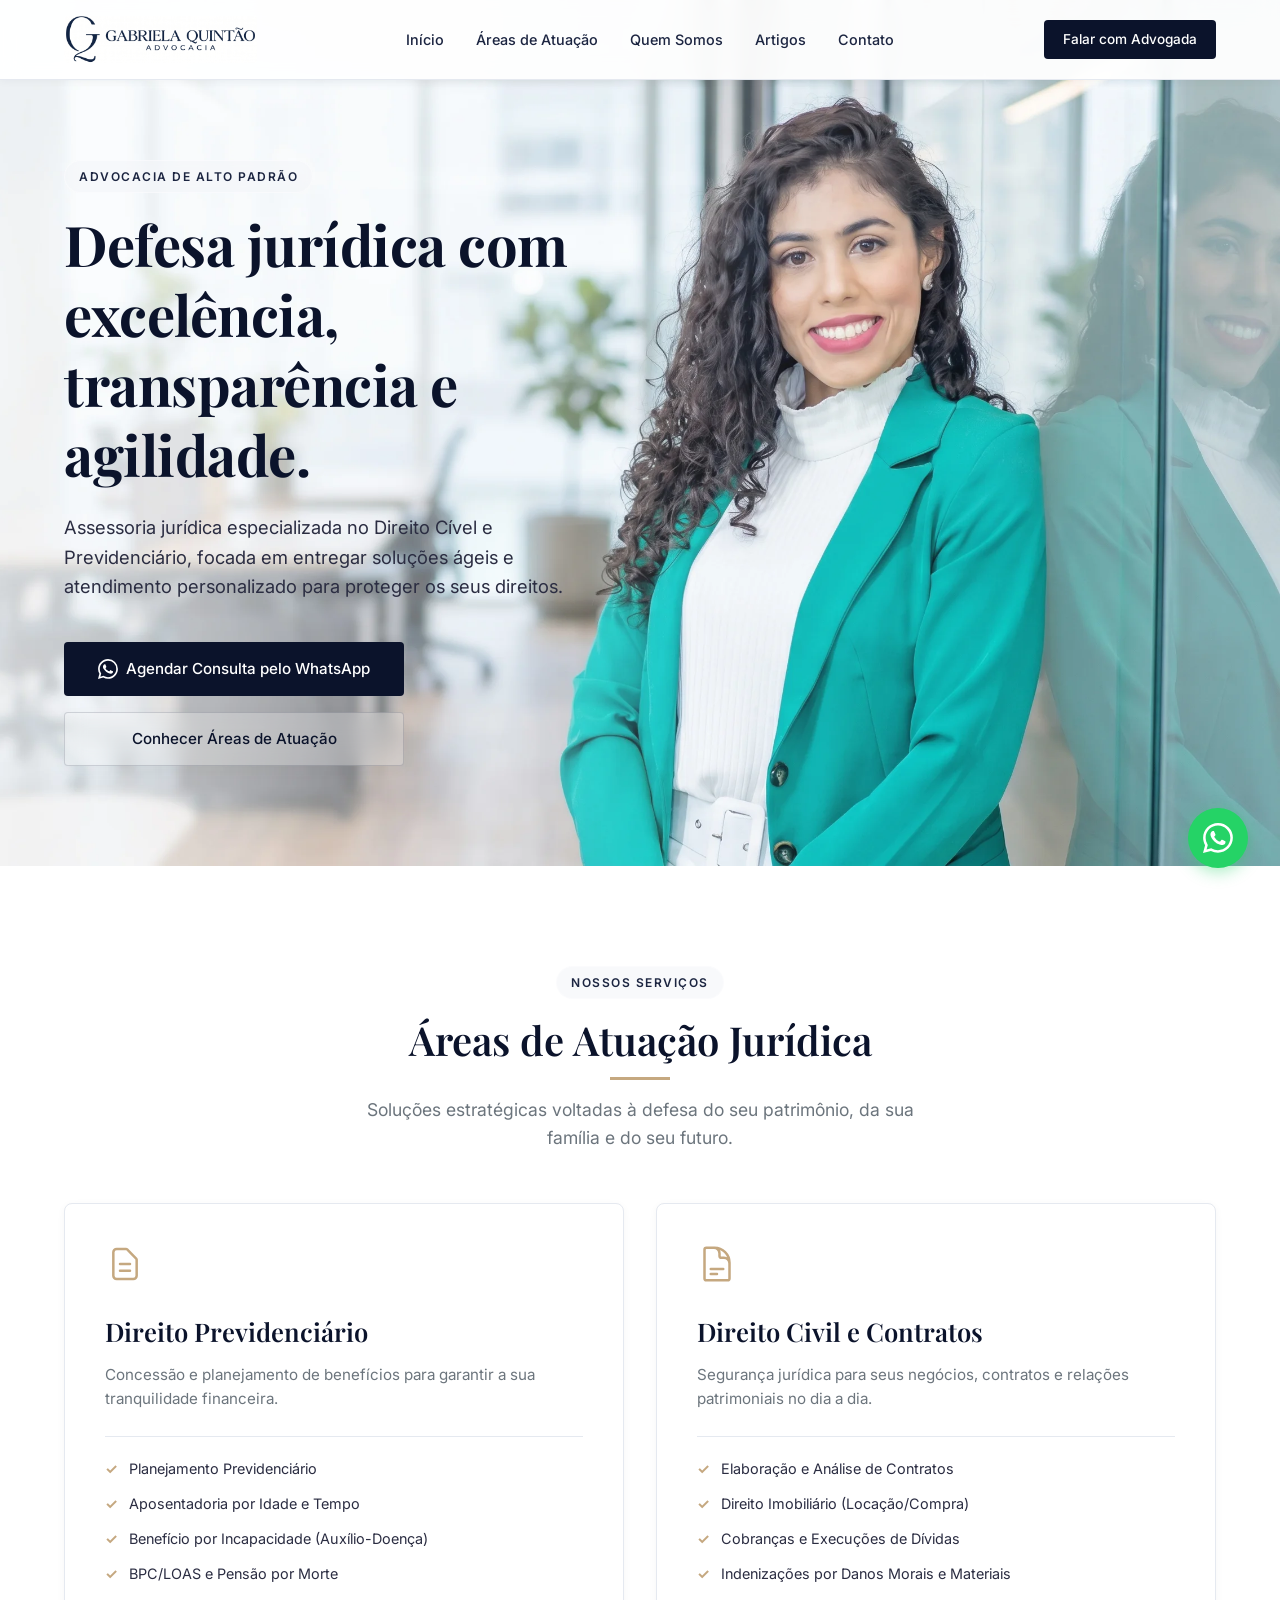
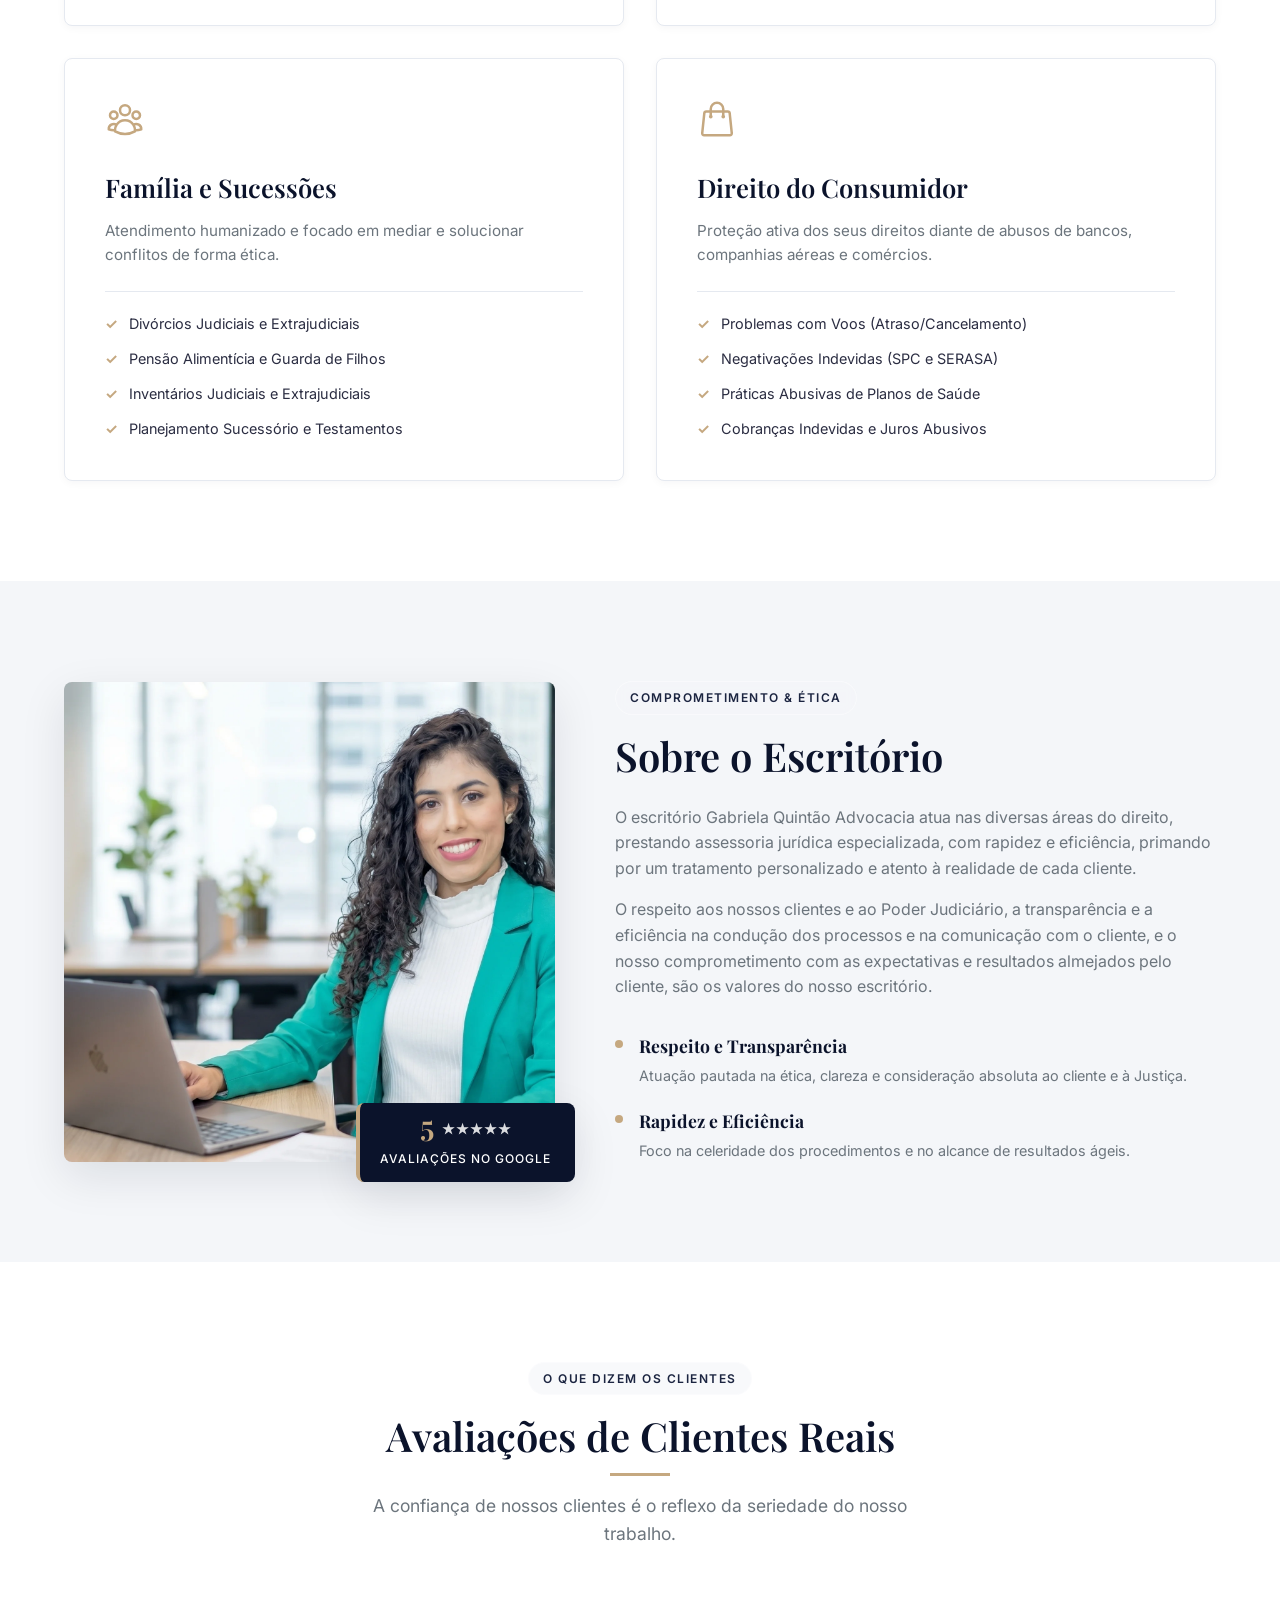
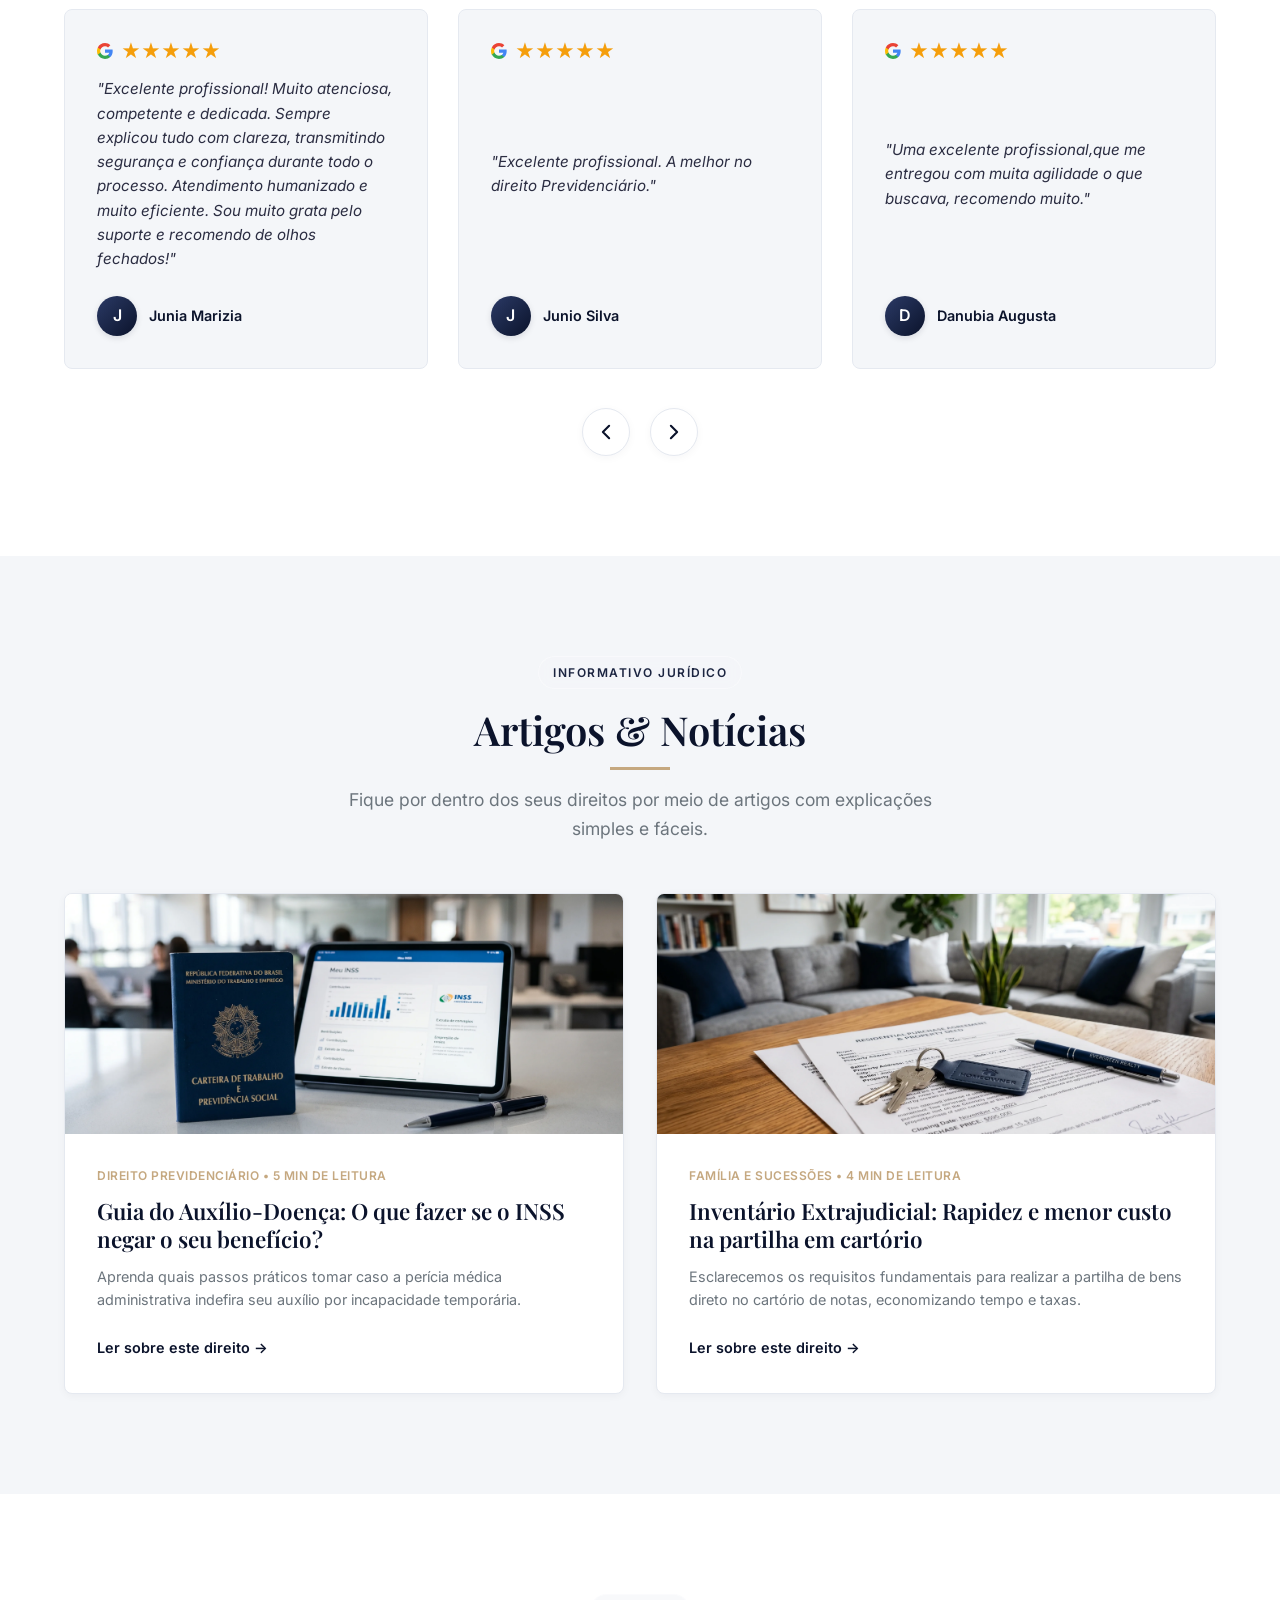
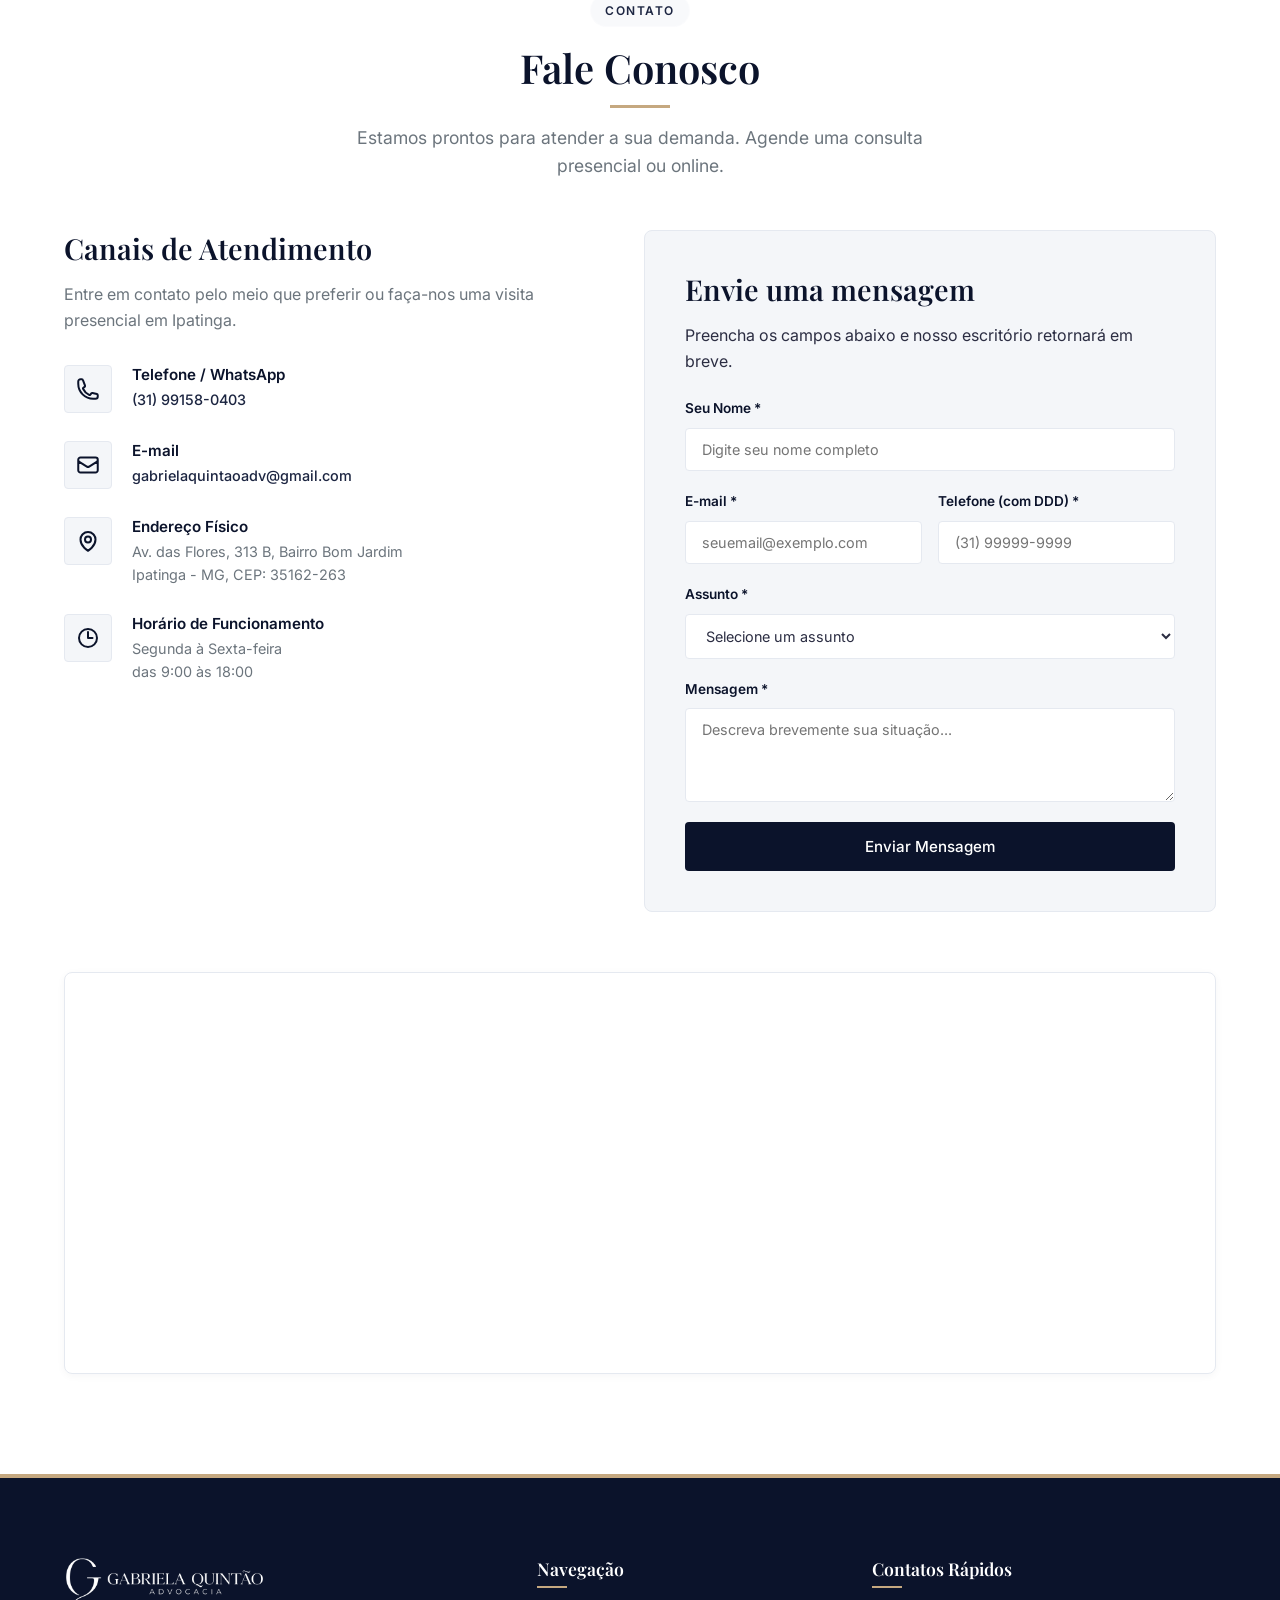
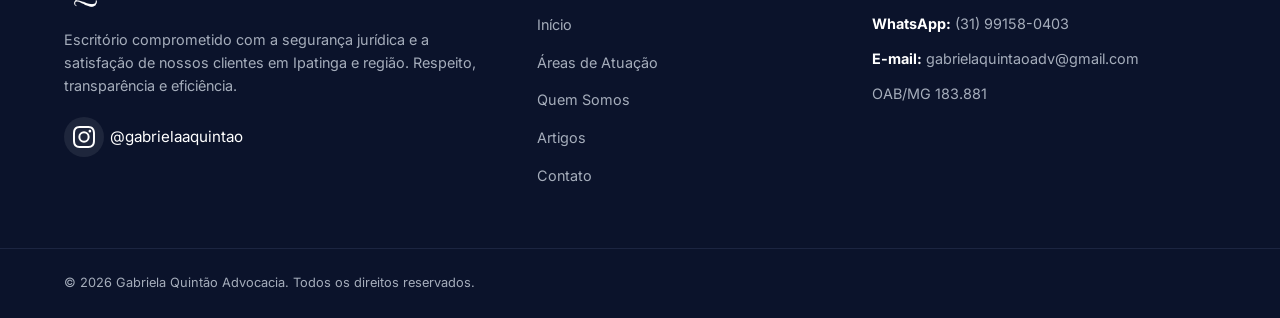
==== commit bc77effe: "adicionado o icone do instagram no rodape" ====
--- a/index.html
+++ b/index.html
@@ -1088,6 +1088,14 @@
             nossos clientes em Ipatinga e região. Respeito, transparência e
             eficiência.
           </p>
+          <a href="https://www.instagram.com/gabrielaaquintao" target="_blank" rel="noopener" class="instagram-card">
+            <div class="instagram-icon-box">
+              <svg viewBox="0 0 24 24" width="22" height="22" fill="currentColor">
+                <path d="M12 2.163c3.204 0 3.584.012 4.85.07 3.252.148 4.771 1.691 4.919 4.919.058 1.265.069 1.645.069 4.849 0 3.205-.012 3.584-.069 4.849-.149 3.225-1.664 4.771-4.919 4.919-1.266.058-1.644.07-4.85.07-3.204 0-3.584-.012-4.849-.07-3.26-.149-4.771-1.699-4.919-4.92-.058-1.265-.07-1.644-.07-4.849 0-3.204.013-3.583.07-4.849.149-3.227 1.664-4.771 4.919-4.919 1.266-.057 1.645-.069 4.849-.069zM12 0C8.741 0 8.333.014 7.053.072 2.695.272.273 2.69.073 7.051.014 8.333 0 8.741 0 12c0 3.259.014 3.668.072 4.948.2 4.358 2.618 6.78 6.98 6.98C8.333 23.986 8.741 24 12 24c3.259 0 3.668-.014 4.948-.072 4.354-.2 6.782-2.618 6.979-6.98.059-1.28.073-1.689.073-4.948 0-3.259-.014-3.667-.072-4.947-.196-4.354-2.617-6.78-6.979-6.98C15.668.014 15.259 0 12 0zm0 5.838a6.162 6.162 0 1 0 0 12.324 6.162 6.162 0 0 0 0-12.324zM12 16a4 4 0 1 1 0-8 4 4 0 0 1 0 8zm6.406-11.845a1.44 1.44 0 1 0 0 2.881 1.44 1.44 0 0 0 0-2.881z"/>
+              </svg>
+            </div>
+            <span class="instagram-handle">@gabrielaaquintao</span>
+          </a>
         </div>
         <div class="footer-links">
           <h4>Navegação</h4>
--- a/assets/css/style.css
+++ b/assets/css/style.css
@@ -1153,6 +1153,73 @@
   color: var(--bg-white);
 }
 
+/* Instagram Footer Card */
+.instagram-card {
+  display: inline-flex;
+  align-items: center;
+  gap: 6px;
+  margin-top: 20px;
+  transition: var(--transition-smooth);
+}
+
+.instagram-card:hover {
+  transform: translateY(-1px);
+}
+
+.instagram-icon-box {
+  display: flex;
+  align-items: center;
+  justify-content: center;
+  width: 40px;
+  height: 40px;
+  background-color: rgba(255, 255, 255, 0.08);
+  border-radius: 50%;
+  color: #ffffff;
+  flex-shrink: 0;
+  transition: var(--transition-fast);
+}
+
+.instagram-card:hover .instagram-icon-box {
+  background-color: var(--primary-accent);
+  color: var(--primary-dark);
+}
+
+.instagram-card .instagram-icon-box svg {
+  color: #ffffff;
+  display: block;
+  transition: transform var(--transition-fast) ease;
+}
+
+.instagram-card:hover .instagram-icon-box svg {
+  color: var(--primary-dark);
+}
+
+.instagram-text-box {
+  display: flex;
+  flex-direction: column;
+  gap: 2px;
+}
+
+.instagram-label {
+  font-size: 0.75rem;
+  font-weight: 500;
+  text-transform: uppercase;
+  letter-spacing: 0.5px;
+  color: #a5adbb;
+  transition: var(--transition-fast);
+}
+
+.instagram-handle {
+  font-size: 0.95rem;
+  font-weight: 400;
+  color: #ffffff;
+  transition: var(--transition-fast);
+}
+
+.instagram-card:hover .instagram-handle {
+  color: var(--primary-accent);
+}
+
 .footer-bottom {
   border-top: 1px solid #1c2541;
   padding: 24px 0;
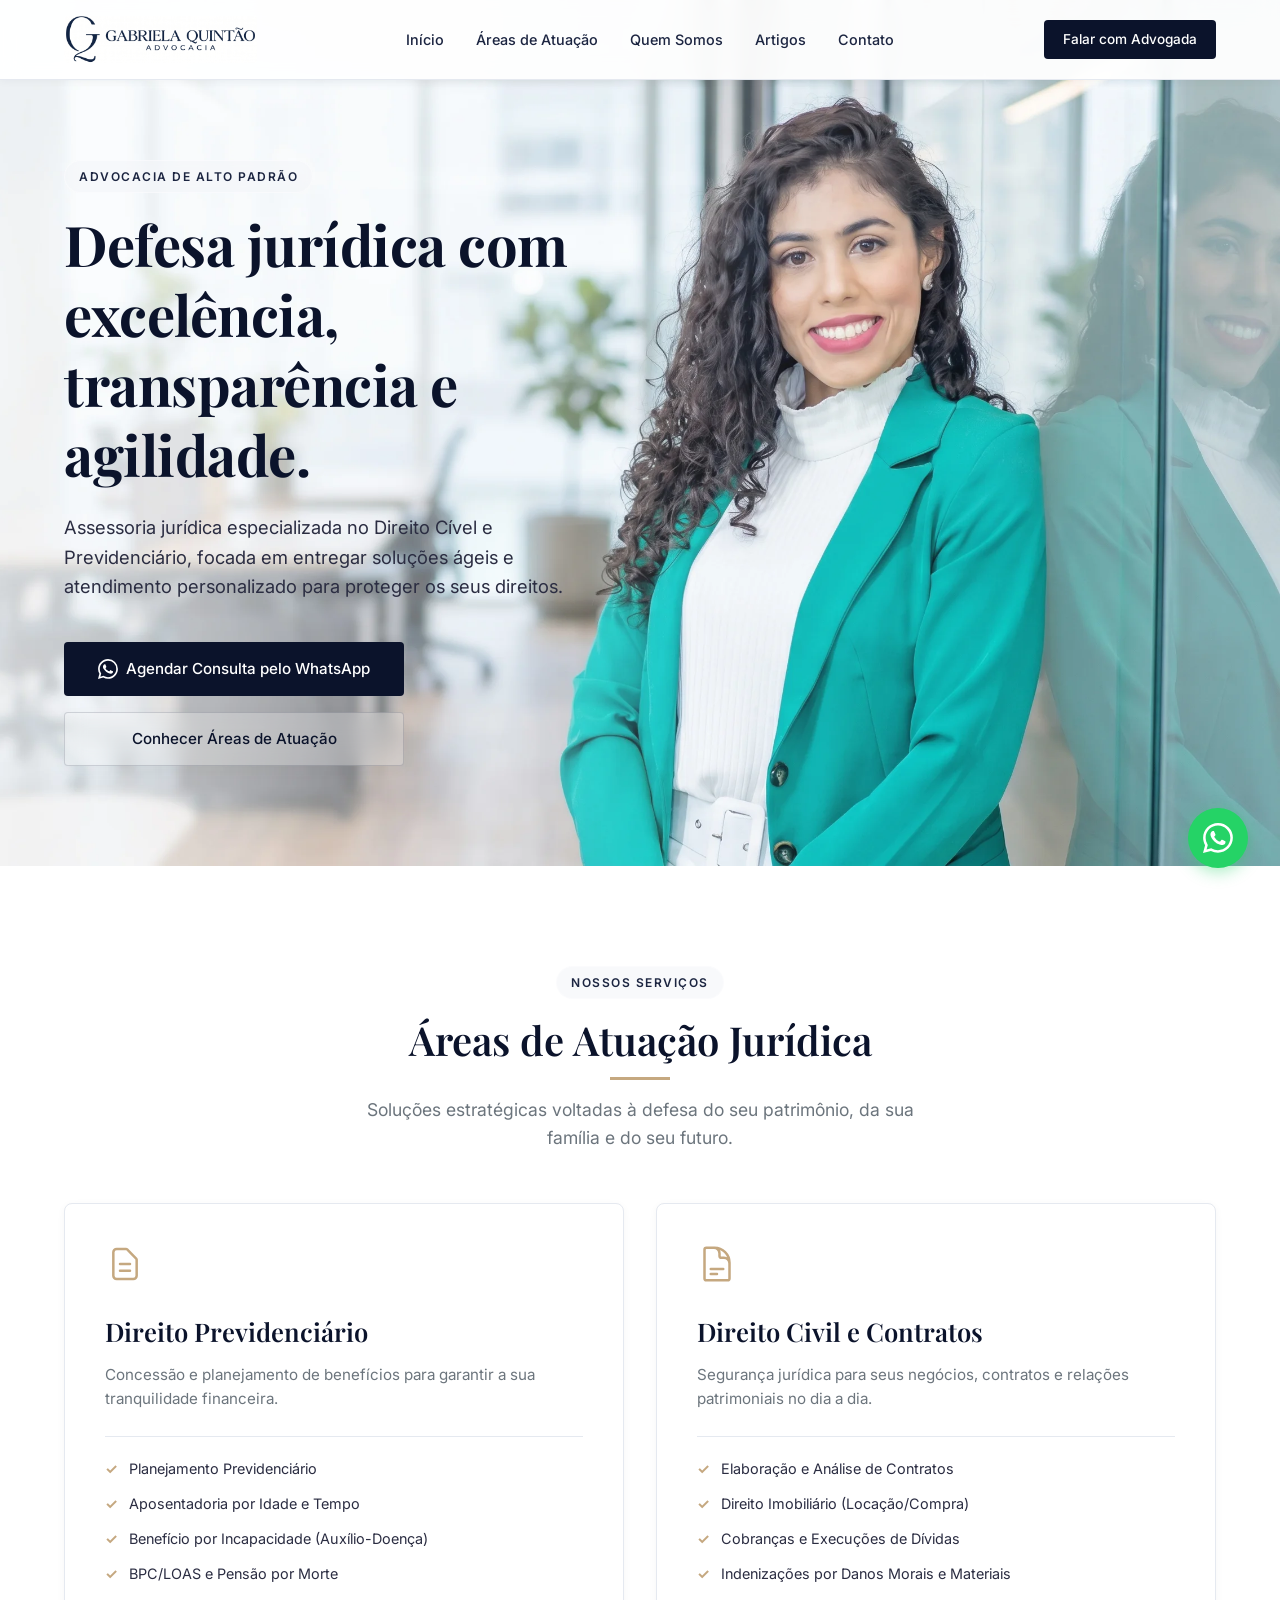
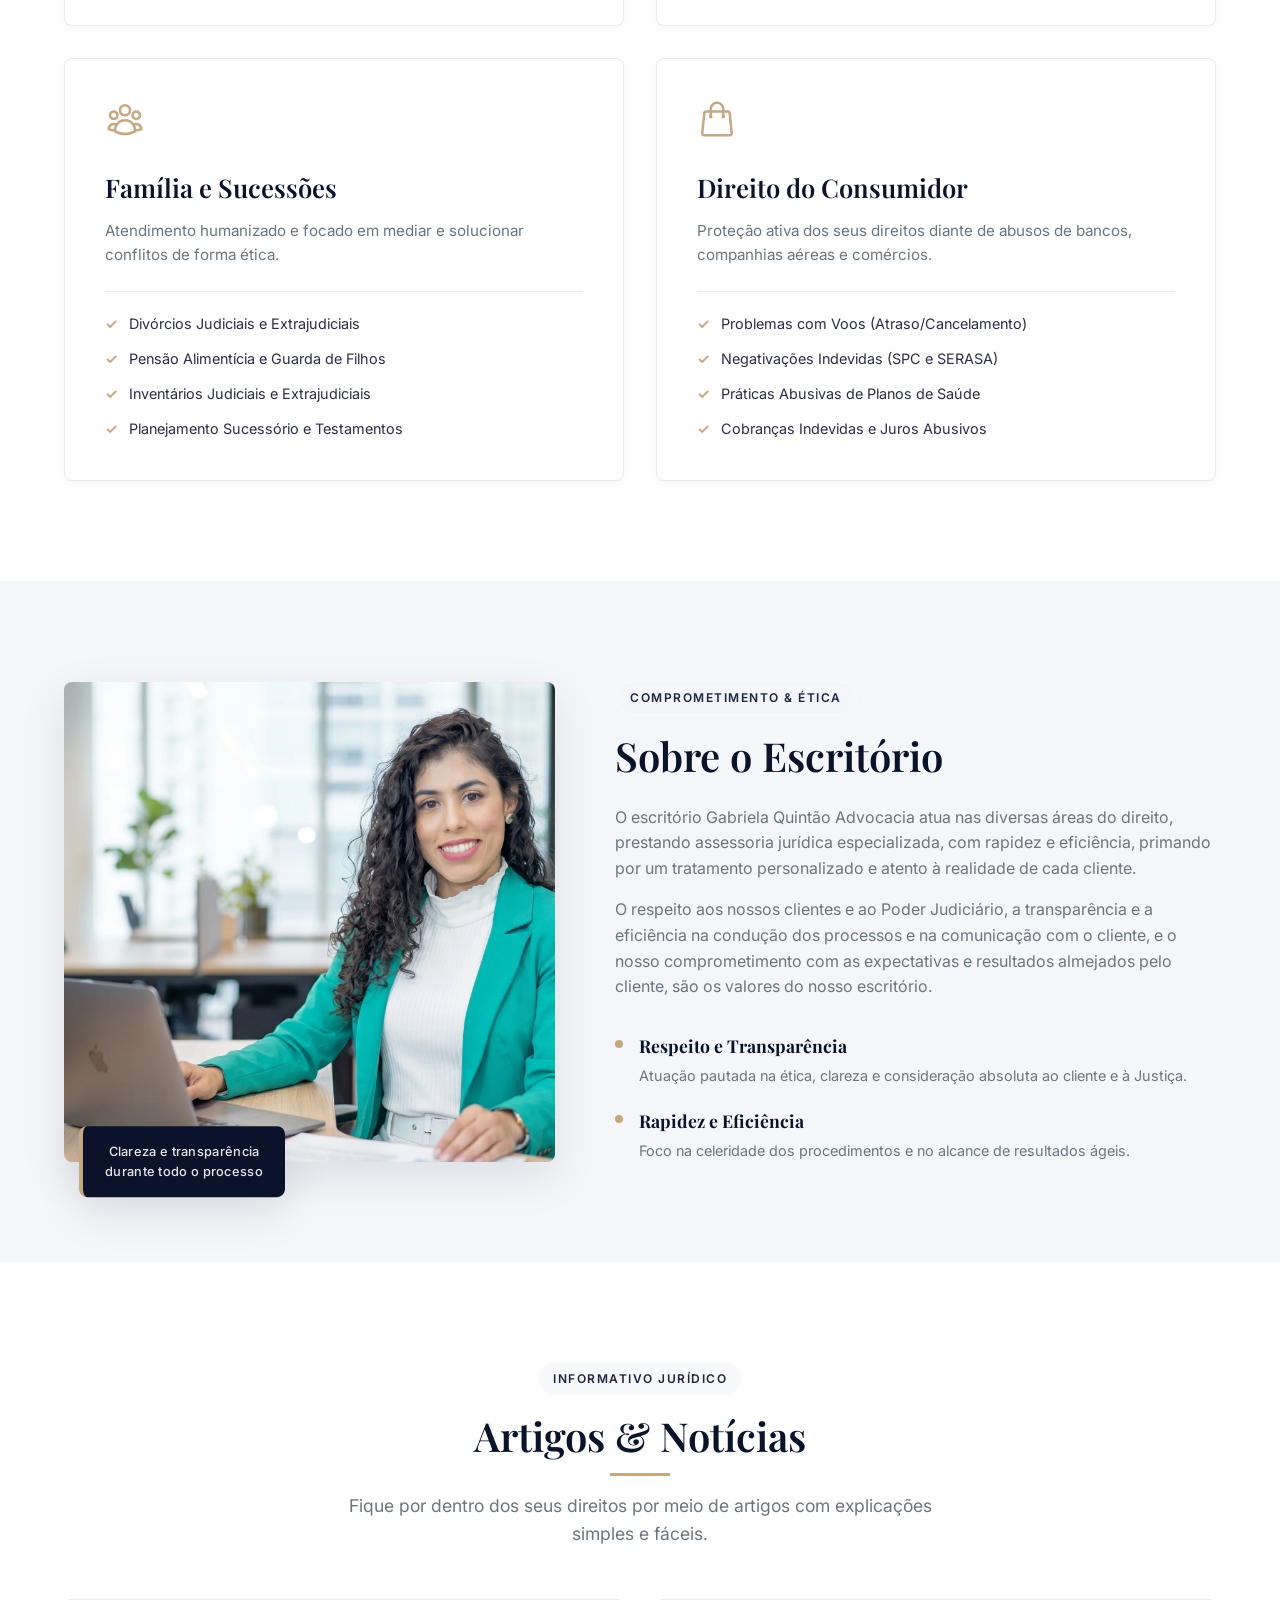
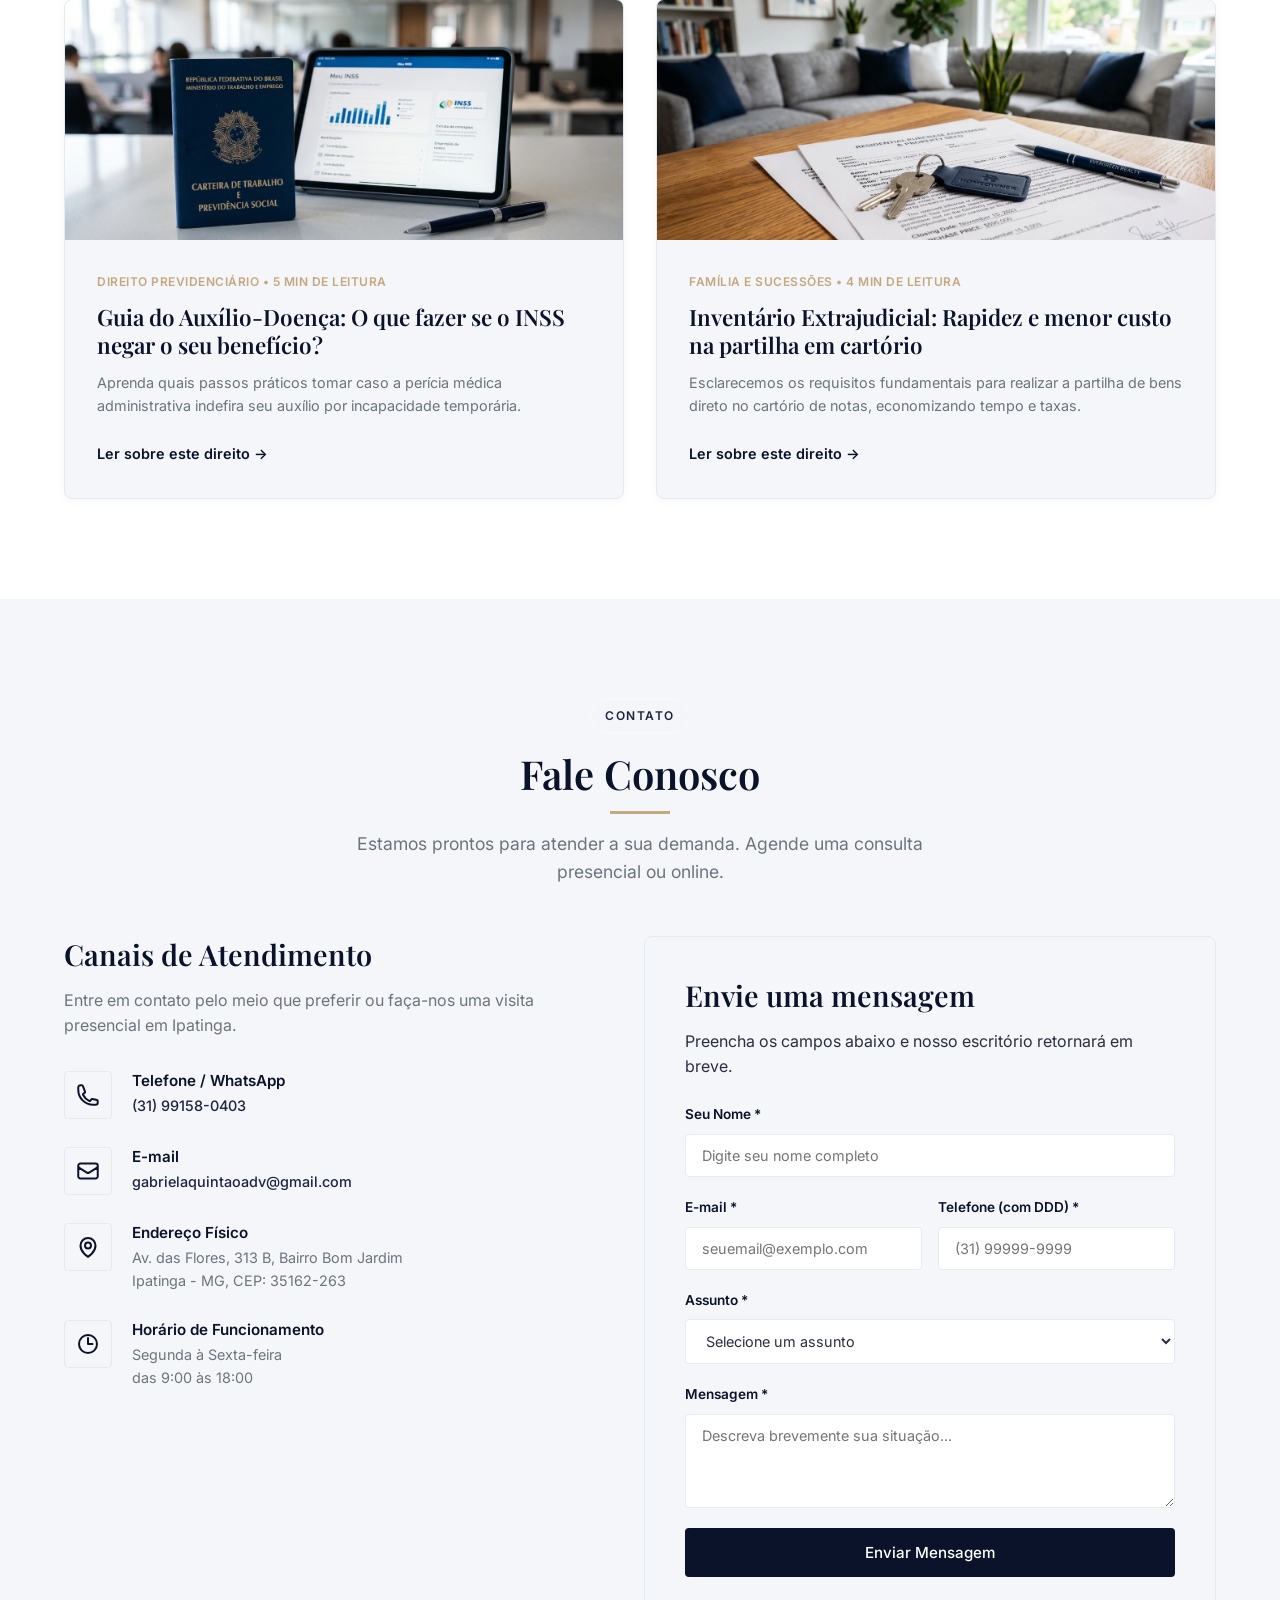
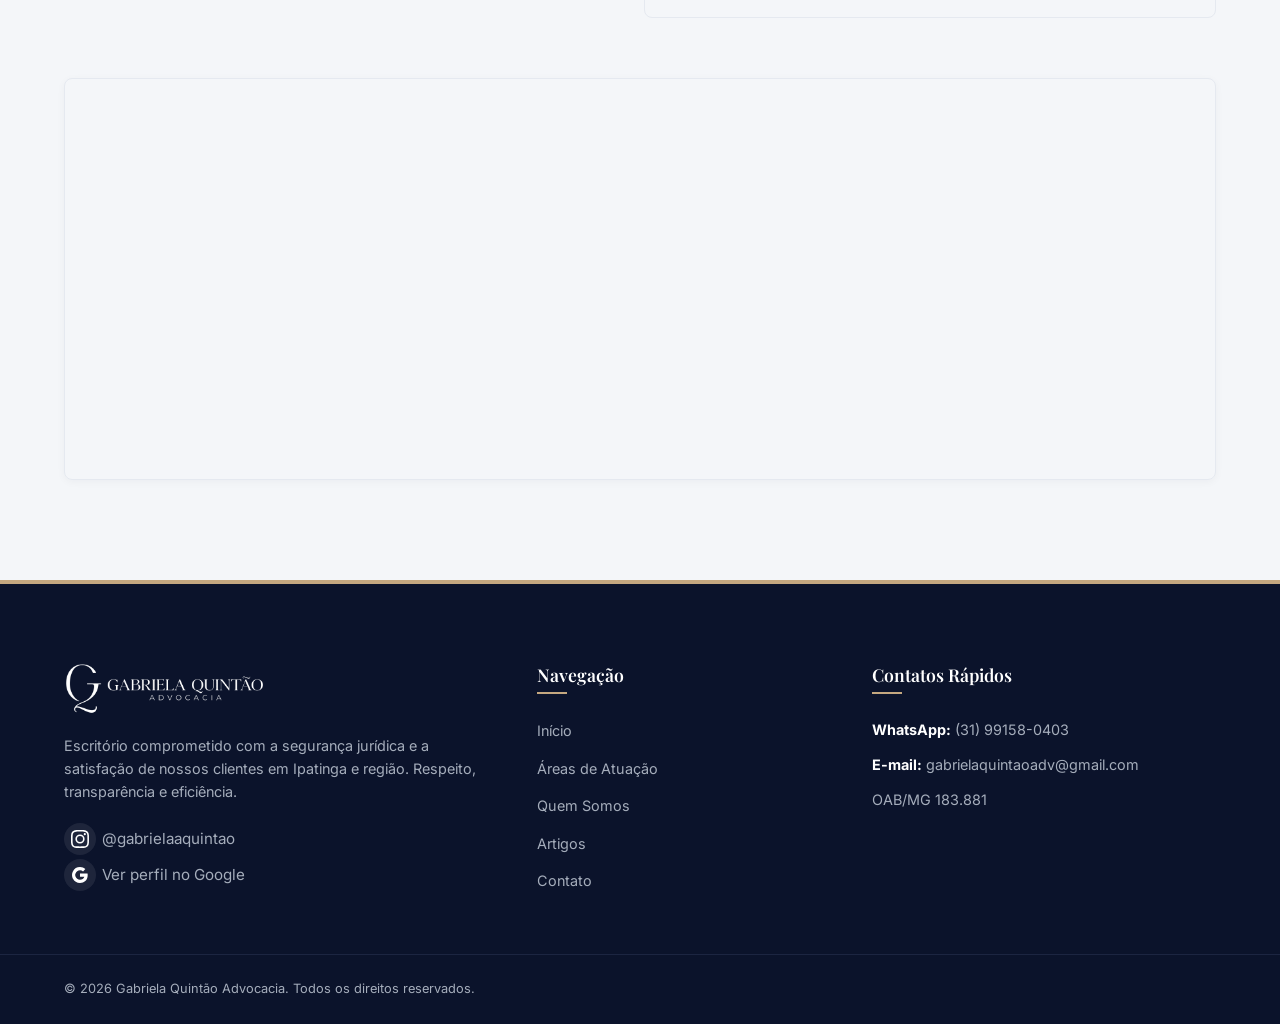
==== commit 6873fb00: "refactor: substitui carrossel de reviews por link do Google no footer" ====
--- a/index.html
+++ b/index.html
@@ -85,7 +85,7 @@
       <div class="mobile-nav-header">
         <div class="logo-box">
           <img
-            src="assets/images/logo.webp"
+            src="assets/images/logo_azul.webp"
             alt="Gabriela Quintão Advocacia"
             class="logo-img-file"
             onload="
@@ -318,11 +318,9 @@
             "
           />
           <div class="experience-badge">
-            <span class="exp-number">
-              <span class="num-val">5</span>
-              <span class="badge-stars">★★★★★</span>
-            </span>
-            <span class="exp-text">Avaliações no Google</span>
+            <span class="exp-text"
+              >Clareza e transparência<br />durante todo o processo</span
+            >
           </div>
         </div>
         <div class="about-content">
@@ -364,406 +362,6 @@
               </div>
             </div>
           </div>
-        </div>
-      </div>
-    </section>
-
-    <!-- Seção de Depoimentos (Google Reviews) -->
-    <section class="reviews-section">
-      <div class="container">
-        <div class="section-header text-center">
-          <span class="badge">O que dizem os clientes</span>
-          <h2>Avaliações de Clientes Reais</h2>
-          <p class="section-subtitle">
-            A confiança de nossos clientes é o reflexo da seriedade do nosso
-            trabalho.
-          </p>
-        </div>
-
-        <div class="reviews-slider-container">
-          <div class="reviews-track" id="js-reviews-track">
-            <!-- 1. Junia Marizia -->
-            <div class="review-card">
-              <div class="review-stars">★★★★★</div>
-              <p class="review-text">
-                "Excelente profissional! Muito atenciosa, competente e dedicada.
-                Sempre explicou tudo com clareza, transmitindo segurança e
-                confiança durante todo o processo. Atendimento humanizado e
-                muito eficiente. Sou muito grata pelo suporte e recomendo de
-                olhos fechados!"
-              </p>
-              <div class="review-author">
-                <span class="author-avatar">J</span>
-                <div>
-                  <span class="author-name">Junia Marizia</span>
-                  <span class="author-label">Avaliação via Google</span>
-                </div>
-              </div>
-            </div>
-
-            <!-- 2. Junio Silva -->
-            <div class="review-card">
-              <div class="review-stars">★★★★★</div>
-              <p class="review-text">
-                "Excelente profissional. A melhor no direito Previdenciário."
-              </p>
-              <div class="review-author">
-                <span class="author-avatar">J</span>
-                <div>
-                  <span class="author-name">Junio Silva</span>
-                  <span class="author-label">Avaliação via Google</span>
-                </div>
-              </div>
-            </div>
-
-            <!-- 3. Danubia Augusta -->
-            <div class="review-card">
-              <div class="review-stars">★★★★★</div>
-              <p class="review-text">
-                "Uma excelente profissional,que me entregou com muita agilidade
-                o que buscava, recomendo muito."
-              </p>
-              <div class="review-author">
-                <span class="author-avatar">D</span>
-                <div>
-                  <span class="author-name">Danubia Augusta</span>
-                  <span class="author-label">Avaliação via Google</span>
-                </div>
-              </div>
-            </div>
-
-            <!-- 4. Camila Soares -->
-            <div class="review-card">
-              <div class="review-stars">★★★★★</div>
-              <p class="review-text">
-                "Profissional sensata, verdadeira e muito competente!"
-              </p>
-              <div class="review-author">
-                <span class="author-avatar">C</span>
-                <div>
-                  <span class="author-name">Camila Soares</span>
-                  <span class="author-label">Avaliação via Google</span>
-                </div>
-              </div>
-            </div>
-
-            <!-- 5. Valentina Mendes -->
-            <div class="review-card">
-              <div class="review-stars">★★★★★</div>
-              <p class="review-text">"Experiência maravilhosa!!"</p>
-              <div class="review-author">
-                <span class="author-avatar">V</span>
-                <div>
-                  <span class="author-name">Valentina Mendes</span>
-                  <span class="author-label">Avaliação via Google</span>
-                </div>
-              </div>
-            </div>
-
-            <!-- 6. Babishein Almeida -->
-            <div class="review-card">
-              <div class="review-stars">★★★★★</div>
-              <p class="review-text">
-                "Muito competente e honesta !!! Tem propriedade e entende onde
-                atua ! Recomendo pra todos !!!"
-              </p>
-              <div class="review-author">
-                <span class="author-avatar">B</span>
-                <div>
-                  <span class="author-name">Babishein Almeida</span>
-                  <span class="author-label">Avaliação via Google</span>
-                </div>
-              </div>
-            </div>
-
-            <!-- 7. Andressa Silva -->
-            <div class="review-card">
-              <div class="review-stars">★★★★★</div>
-              <p class="review-text">"Excelente atendimento ."</p>
-              <div class="review-author">
-                <span class="author-avatar">A</span>
-                <div>
-                  <span class="author-name">Andressa Silva</span>
-                  <span class="author-label">Avaliação via Google</span>
-                </div>
-              </div>
-            </div>
-
-            <!-- 8. willian francisco -->
-            <div class="review-card">
-              <div class="review-stars">★★★★★</div>
-              <p class="review-text">
-                "Ótima Advogada, profissional e muito confiável."
-              </p>
-              <div class="review-author">
-                <span class="author-avatar">W</span>
-                <div>
-                  <span class="author-name">Willian Francisco</span>
-                  <span class="author-label">Avaliação via Google</span>
-                </div>
-              </div>
-            </div>
-
-            <!-- 9. Gabriel Freitas -->
-            <div class="review-card">
-              <div class="review-stars">★★★★★</div>
-              <p class="review-text">
-                "Equipe super qualificada, atendimento excelente e
-                profissionalismo exemplar. Recomendo muito!"
-              </p>
-              <div class="review-author">
-                <span class="author-avatar">G</span>
-                <div>
-                  <span class="author-name">Gabriel Freitas</span>
-                  <span class="author-label">Avaliação via Google</span>
-                </div>
-              </div>
-            </div>
-
-            <!-- 10. Natália C.S -->
-            <div class="review-card">
-              <div class="review-stars">★★★★★</div>
-              <p class="review-text">
-                "Equipe extremamente competente e capacitada com atendimento
-                excelente e humanizado! Recomendo"
-              </p>
-              <div class="review-author">
-                <span class="author-avatar">N</span>
-                <div>
-                  <span class="author-name">Natália C.S</span>
-                  <span class="author-label">Avaliação via Google</span>
-                </div>
-              </div>
-            </div>
-
-            <!-- 11. Heloysa Cattaneo -->
-            <div class="review-card">
-              <div class="review-stars">★★★★★</div>
-              <p class="review-text">
-                "Profissionais competentes, atenciosos e sempre dispostos a
-                esclarecer dúvidas. O atendimento é organizado e realizado com
-                muito respeito."
-              </p>
-              <div class="review-author">
-                <span class="author-avatar">H</span>
-                <div>
-                  <span class="author-name">Heloysa Cattaneo</span>
-                  <span class="author-label">Avaliação via Google</span>
-                </div>
-              </div>
-            </div>
-
-            <!-- 12. Rosane Barcelos -->
-            <div class="review-card">
-              <div class="review-stars">★★★★★</div>
-              <p class="review-text">"Excelente profissional ."</p>
-              <div class="review-author">
-                <span class="author-avatar">R</span>
-                <div>
-                  <span class="author-name">Rosane Barcelos</span>
-                  <span class="author-label">Avaliação via Google</span>
-                </div>
-              </div>
-            </div>
-
-            <!-- 13. Brenda Carolina -->
-            <div class="review-card">
-              <div class="review-stars">★★★★★</div>
-              <p class="review-text">
-                "A melhor adv da região, extremamente competente e dedicada.
-                Indico de olhos fechados!"
-              </p>
-              <div class="review-author">
-                <span class="author-avatar">B</span>
-                <div>
-                  <span class="author-name">Brenda Carolina</span>
-                  <span class="author-label">Avaliação via Google</span>
-                </div>
-              </div>
-            </div>
-
-            <!-- 14. mara assis -->
-            <div class="review-card">
-              <div class="review-stars">★★★★★</div>
-              <p class="review-text">
-                "Atendimento muito profissional e pessoas super atenciosas"
-              </p>
-              <div class="review-author">
-                <span class="author-avatar">M</span>
-                <div>
-                  <span class="author-name">Mara Assis</span>
-                  <span class="author-label">Avaliação via Google</span>
-                </div>
-              </div>
-            </div>
-
-            <!-- 15. Dária Vitória -->
-            <div class="review-card">
-              <div class="review-stars">★★★★★</div>
-              <p class="review-text">"Excelente profissional 👏👏"</p>
-              <div class="review-author">
-                <span class="author-avatar">D</span>
-                <div>
-                  <span class="author-name">Dária Vitória</span>
-                  <span class="author-label">Avaliação via Google</span>
-                </div>
-              </div>
-            </div>
-
-            <!-- 16. Jhunny Oliveira -->
-            <div class="review-card">
-              <div class="review-stars">★★★★★</div>
-              <p class="review-text">"Excelente atendimento! Super indico"</p>
-              <div class="review-author">
-                <span class="author-avatar">J</span>
-                <div>
-                  <span class="author-name">Jhunny Oliveira</span>
-                  <span class="author-label">Avaliação via Google</span>
-                </div>
-              </div>
-            </div>
-
-            <!-- 17. Bruna Honorata -->
-            <div class="review-card">
-              <div class="review-stars">★★★★★</div>
-              <p class="review-text">
-                "Profissional extremamente competente, atenciosa e comprometida
-                com o resultado. Explica tudo com muita clareza, acompanha cada
-                etapa do processo e transmite segurança do início ao fim.
-                Recomendo de olhos fechados👏👏👏👏"
-              </p>
-              <div class="review-author">
-                <span class="author-avatar">B</span>
-                <div>
-                  <span class="author-name">Bruna Honorata</span>
-                  <span class="author-label">Avaliação via Google</span>
-                </div>
-              </div>
-            </div>
-
-            <!-- 18. Jéssica Da mata -->
-            <div class="review-card">
-              <div class="review-stars">★★★★★</div>
-              <p class="review-text">
-                "Experiência ótima,muito atenciosa atende muito bem"
-              </p>
-              <div class="review-author">
-                <span class="author-avatar">J</span>
-                <div>
-                  <span class="author-name">Jéssica da Mata</span>
-                  <span class="author-label">Avaliação via Google</span>
-                </div>
-              </div>
-            </div>
-
-            <!-- 19. Fábio Lopes Pereira -->
-            <div class="review-card">
-              <div class="review-stars">★★★★★</div>
-              <p class="review-text">"Excelente profissional"</p>
-              <div class="review-author">
-                <span class="author-avatar">F</span>
-                <div>
-                  <span class="author-name">Fábio Lopes Pereira</span>
-                  <span class="author-label">Avaliação via Google</span>
-                </div>
-              </div>
-            </div>
-
-            <!-- 20. welida jorge -->
-            <div class="review-card">
-              <div class="review-stars">★★★★★</div>
-              <p class="review-text">
-                "Excelente atendimento e profissional, estávamos a anos tentando
-                com outros advogados, e só Doutora Gabriela conseguiu, estamos
-                satisfeito com o serviço. 👏🏽👏🏽👏🏽😍"
-              </p>
-              <div class="review-author">
-                <span class="author-avatar">W</span>
-                <div>
-                  <span class="author-name">Welida Jorge</span>
-                  <span class="author-label">Avaliação via Google</span>
-                </div>
-              </div>
-            </div>
-
-            <!-- 21. maiza maria -->
-            <div class="review-card">
-              <div class="review-stars">★★★★★</div>
-              <p class="review-text">
-                "Trabalho de confiança, podem contratar ela sem medo, paciência,
-                simpatia, tudo de bom"
-              </p>
-              <div class="review-author">
-                <span class="author-avatar">M</span>
-                <div>
-                  <span class="author-name">Maiza Maria</span>
-                  <span class="author-label">Avaliação via Google</span>
-                </div>
-              </div>
-            </div>
-
-            <!-- 22. Gibson Sena -->
-            <div class="review-card">
-              <div class="review-stars">★★★★★</div>
-              <p class="review-text">
-                "Excelente profissional com uma equipe dedicada e atenciosa.
-                Resultados expressivos e satisfatórios aos clientes, tanto em
-                demandas judiciais quanto administrativas. Uma das melhores
-                advogadas da região e indico de olhos fechados."
-              </p>
-              <div class="review-author">
-                <span class="author-avatar">G</span>
-                <div>
-                  <span class="author-name">Gibson Sena</span>
-                  <span class="author-label">Avaliação via Google</span>
-                </div>
-              </div>
-            </div>
-          </div>
-        </div>
-
-        <!-- Controles do Slider -->
-        <div class="slider-controls">
-          <button
-            class="slider-btn prev-btn"
-            id="js-reviews-prev"
-            aria-label="Avaliação anterior"
-          >
-            <svg
-              viewBox="0 0 24 24"
-              width="20"
-              height="20"
-              fill="none"
-              stroke="currentColor"
-              stroke-width="2.5"
-            >
-              <path
-                stroke-linecap="round"
-                stroke-linejoin="round"
-                d="M15.75 19.5L8.25 12l7.5-7.5"
-              />
-            </svg>
-          </button>
-          <button
-            class="slider-btn next-btn"
-            id="js-reviews-next"
-            aria-label="Próxima avaliação"
-          >
-            <svg
-              viewBox="0 0 24 24"
-              width="20"
-              height="20"
-              fill="none"
-              stroke="currentColor"
-              stroke-width="2.5"
-            >
-              <path
-                stroke-linecap="round"
-                stroke-linejoin="round"
-                d="M8.25 4.5l7.5 7.5-7.5 7.5"
-              />
-            </svg>
-          </button>
         </div>
       </div>
     </section>
@@ -1088,14 +686,59 @@
             nossos clientes em Ipatinga e região. Respeito, transparência e
             eficiência.
           </p>
-          <a href="https://www.instagram.com/gabrielaaquintao" target="_blank" rel="noopener" class="instagram-card">
-            <div class="instagram-icon-box">
-              <svg viewBox="0 0 24 24" width="22" height="22" fill="currentColor">
-                <path d="M12 2.163c3.204 0 3.584.012 4.85.07 3.252.148 4.771 1.691 4.919 4.919.058 1.265.069 1.645.069 4.849 0 3.205-.012 3.584-.069 4.849-.149 3.225-1.664 4.771-4.919 4.919-1.266.058-1.644.07-4.85.07-3.204 0-3.584-.012-4.849-.07-3.26-.149-4.771-1.699-4.919-4.92-.058-1.265-.07-1.644-.07-4.849 0-3.204.013-3.583.07-4.849.149-3.227 1.664-4.771 4.919-4.919 1.266-.057 1.645-.069 4.849-.069zM12 0C8.741 0 8.333.014 7.053.072 2.695.272.273 2.69.073 7.051.014 8.333 0 8.741 0 12c0 3.259.014 3.668.072 4.948.2 4.358 2.618 6.78 6.98 6.98C8.333 23.986 8.741 24 12 24c3.259 0 3.668-.014 4.948-.072 4.354-.2 6.782-2.618 6.979-6.98.059-1.28.073-1.689.073-4.948 0-3.259-.014-3.667-.072-4.947-.196-4.354-2.617-6.78-6.979-6.98C15.668.014 15.259 0 12 0zm0 5.838a6.162 6.162 0 1 0 0 12.324 6.162 6.162 0 0 0 0-12.324zM12 16a4 4 0 1 1 0-8 4 4 0 0 1 0 8zm6.406-11.845a1.44 1.44 0 1 0 0 2.881 1.44 1.44 0 0 0 0-2.881z"/>
-              </svg>
-            </div>
-            <span class="instagram-handle">@gabrielaaquintao</span>
-          </a>
+          <div class="footer-socials">
+            <a
+              href="https://www.instagram.com/gabrielaaquintao"
+              target="_blank"
+              rel="noopener"
+              class="instagram-card"
+            >
+              <div class="instagram-icon-box">
+                <svg
+                  viewBox="0 0 24 24"
+                  width="18"
+                  height="18"
+                  fill="currentColor"
+                >
+                  <path
+                    d="M12 2.163c3.204 0 3.584.012 4.85.07 3.252.148 4.771 1.691 4.919 4.919.058 1.265.069 1.645.069 4.849 0 3.205-.012 3.584-.069 4.849-.149 3.225-1.664 4.771-4.919 4.919-1.266.058-1.644.07-4.85.07-3.204 0-3.584-.012-4.849-.07-3.26-.149-4.771-1.699-4.919-4.92-.058-1.265-.07-1.644-.07-4.849 0-3.204.013-3.583.07-4.849.149-3.227 1.664-4.771 4.919-4.919 1.266-.057 1.645-.069 4.849-.069zM12 0C8.741 0 8.333.014 7.053.072 2.695.272.273 2.69.073 7.051.014 8.333 0 8.741 0 12c0 3.259.014 3.668.072 4.948.2 4.358 2.618 6.78 6.98 6.98C8.333 23.986 8.741 24 12 24c3.259 0 3.668-.014 4.948-.072 4.354-.2 6.782-2.618 6.979-6.98.059-1.28.073-1.689.073-4.948 0-3.259-.014-3.667-.072-4.947-.196-4.354-2.617-6.78-6.979-6.98C15.668.014 15.259 0 12 0zm0 5.838a6.162 6.162 0 1 0 0 12.324 6.162 6.162 0 0 0 0-12.324zM12 16a4 4 0 1 1 0-8 4 4 0 0 1 0 8zm6.406-11.845a1.44 1.44 0 1 0 0 2.881 1.44 1.44 0 0 0 0-2.881z"
+                  />
+                </svg>
+              </div>
+              <span class="instagram-handle">@gabrielaaquintao</span>
+            </a>
+            <a
+              href="https://share.google/8INXoszkCLMccwy1Y"
+              target="_blank"
+              rel="noopener noreferrer"
+              class="google-footer-card"
+              id="footer-google-link"
+            >
+              <div class="google-footer-icon-box">
+                <svg
+                  viewBox="0 0 18 18"
+                  width="16"
+                  height="16"
+                  fill="currentColor"
+                  xmlns="http://www.w3.org/2000/svg"
+                >
+                  <path
+                    d="M17.64 9.2c0-.63-.06-1.25-.16-1.84H9v3.48h4.84c-.21 1.12-.85 2.07-1.8 2.71v2.25h2.92c1.7-1.57 2.68-3.88 2.68-6.6z"
+                  />
+                  <path
+                    d="M9 18c2.43 0 4.47-.8 5.96-2.18l-2.92-2.25c-.8.54-1.83.86-3.04.86-2.34 0-4.33-1.57-5.04-3.69H.96v2.31A8.997 8.997 0 0 0 9 18z"
+                  />
+                  <path
+                    d="M3.96 10.74A5.41 5.41 0 0 1 3.6 9c0-.6.1-1.18.27-1.74V4.95H.96A9 9 0 0 0 0 9c0 1.45.35 2.83.96 4.05l3-2.31z"
+                  />
+                  <path
+                    d="M9 3.58c1.32 0 2.5.45 3.44 1.35l2.58-2.58C13.46.99 11.43 0 9 0A8.997 8.997 0 0 0 .96 4.95l3 2.31C4.67 5.16 6.66 3.58 9 3.58z"
+                  />
+                </svg>
+              </div>
+              <span class="google-footer-handle">Ver perfil no Google</span>
+            </a>
+          </div>
         </div>
         <div class="footer-links">
           <h4>Navegação</h4>
--- a/assets/css/style.css
+++ b/assets/css/style.css
@@ -568,55 +568,30 @@
 
 .experience-badge {
   position: absolute;
-  bottom: -20px;
-  right: -20px;
+  bottom: 0;
+  left: 15px;
+  transform: translateY(50%);
   background-color: var(--primary-dark);
   color: var(--bg-white);
-  padding: 14px 24px 14px 20px; /* Compensates for the 4px left border */
+  padding: 16px 22px;
   border-radius: var(--radius-md);
   border-left: 4px solid var(--primary-accent);
   box-shadow: var(--shadow-lg);
   display: flex;
-  flex-direction: column;
   align-items: center;
   justify-content: center;
+  max-width: 240px;
   text-align: center;
 }
 
 
-.exp-number {
-  font-family: "Playfair Display", serif;
-  font-size: 1.7rem;
-  font-weight: 700;
-  line-height: 1;
-  color: var(--primary-accent);
-  display: inline-flex;
-  align-items: center;
-  justify-content: center;
-  gap: 8px;
-  width: 100%;
-  font-variant-numeric: lining-nums;
-  font-feature-settings: "lnum";
-}
-
-.badge-stars {
-  color: var(--bg-white);
-  font-size: 0.85rem; /* slightly smaller to match the smaller 5 */
-  letter-spacing: 1px;
-  line-height: 1;
-  font-family: Arial, sans-serif; /* standard sans-serif stars are perfectly centered */
-  display: inline-flex;
-  align-items: center;
-  transform: translateY(-1px); /* micro-nudge for optical vertical centering */
-  opacity: 0.85; /* slight opacity for visual elegance */
-}
-
 .exp-text {
-  font-size: 0.75rem;
+  font-size: 0.8rem;
   font-weight: 500;
-  text-transform: uppercase;
-  letter-spacing: 1px;
-  margin-top: 4px;
+  letter-spacing: 0.3px;
+  line-height: 1.5;
+  color: rgba(255, 255, 255, 0.9);
+  text-align: center;
 }
 
 .about-content h2 {
@@ -666,154 +641,245 @@
 }
 
 /* ==========================================================================
-   REVIEWS SECTION
+   REPUTATION SECTION (Google Reviews CTA)
    ========================================================================== */
-.reviews-section {
+.reputation-section {
   padding: 100px 0;
   background-color: var(--bg-white);
-}
-
-.reviews-slider-container {
   overflow: hidden;
-  width: 100%;
-  position: relative;
-  padding: 10px 0;
-}
-
-.reviews-track {
-  display: flex;
-  gap: 30px;
-  transition: transform 0.6s cubic-bezier(0.25, 1, 0.5, 1);
-  will-change: transform;
-}
-
-.reviews-track .review-card {
-  flex: 0 0 100%;
-  box-sizing: border-box;
-}
-
-@media (min-width: 768px) {
-  .reviews-track .review-card {
-    flex: 0 0 calc((100% - 30px) / 2);
-  }
-}
-
-@media (min-width: 1024px) {
-  .reviews-track .review-card {
-    flex: 0 0 calc((100% - 60px) / 3);
-  }
-}
-
-.slider-controls {
-  display: flex;
+}
+
+.reputation-inner {
+  display: grid;
+  grid-template-columns: 1fr 1fr;
+  gap: 80px;
+  align-items: center;
+}
+
+/* Left: editorial text */
+.reputation-text {
+  display: flex;
+  flex-direction: column;
+  align-items: flex-start;
+}
+
+.reputation-text h2 {
+  font-size: 2.5rem;
+  margin-bottom: 20px;
+  line-height: 1.2;
+}
+
+.reputation-text p {
+  color: var(--text-muted);
+  font-size: 1.05rem;
+  line-height: 1.7;
+  margin-bottom: 36px;
+}
+
+/* Google Reviews Button */
+.btn-google-reviews {
+  display: inline-flex;
+  align-items: center;
+  gap: 16px;
+  padding: 18px 28px;
+  background-color: var(--bg-white);
+  border: 1.5px solid var(--border-color);
+  border-radius: var(--radius-md);
+  box-shadow: var(--shadow-md);
+  cursor: pointer;
+  transition: var(--transition-smooth);
+  text-decoration: none;
+  color: var(--text-main);
+  min-width: 300px;
+}
+
+.btn-google-reviews:hover {
+  transform: translateY(-3px);
+  box-shadow: var(--shadow-lg);
+  border-color: #4285F4;
+}
+
+.btn-google-reviews:hover .btn-google-arrow {
+  transform: translateX(4px);
+}
+
+.btn-google-icon {
+  width: 40px;
+  height: 40px;
+  background-color: #f8f9fa;
+  border-radius: 50%;
+  display: flex;
+  align-items: center;
   justify-content: center;
-  align-items: center;
-  gap: 20px;
-  margin-top: 30px;
-}
-
-.slider-btn {
+  flex-shrink: 0;
+  border: 1px solid #e8eaed;
+}
+
+.btn-google-label {
+  display: flex;
+  flex-direction: column;
+  flex: 1;
+  text-align: left;
+}
+
+.btn-google-title {
+  font-size: 0.95rem;
+  font-weight: 600;
+  color: var(--primary-dark);
+  line-height: 1.3;
+}
+
+.btn-google-sub {
+  font-size: 0.75rem;
+  color: var(--text-muted);
+  margin-top: 2px;
+}
+
+.btn-google-arrow {
+  color: var(--text-muted);
+  flex-shrink: 0;
+  transition: transform var(--transition-fast);
+}
+
+/* Right: Google Presence Card */
+.reputation-rating-card {
+  display: flex;
+  justify-content: center;
+  align-items: center;
+}
+
+.google-presence-card {
   background-color: var(--bg-white);
   border: 1px solid var(--border-color);
-  color: var(--primary-dark);
+  border-radius: var(--radius-lg);
+  padding: 32px;
+  width: 100%;
+  max-width: 360px;
+  box-shadow: var(--shadow-lg);
+  position: relative;
+  overflow: hidden;
+}
+
+.google-presence-card::before {
+  content: "";
+  position: absolute;
+  top: 0;
+  left: 0;
+  right: 0;
+  height: 3px;
+  background: linear-gradient(90deg, #4285F4, #34A853, #FBBC05, #EA4335);
+  border-radius: var(--radius-lg) var(--radius-lg) 0 0;
+}
+
+/* Card header row */
+.gpc-header {
+  display: flex;
+  align-items: center;
+  justify-content: space-between;
+  margin-bottom: 24px;
+}
+
+.gpc-logo-wrap {
+  display: flex;
+  align-items: center;
+  gap: 8px;
+}
+
+.gpc-platform-name {
+  font-size: 1rem;
+  font-weight: 600;
+  color: var(--text-muted);
+  letter-spacing: 0.3px;
+}
+
+.gpc-tag {
+  font-size: 0.7rem;
+  font-weight: 600;
+  text-transform: uppercase;
+  letter-spacing: 1px;
+  color: #34A853;
+  background-color: rgba(52, 168, 83, 0.08);
+  border: 1px solid rgba(52, 168, 83, 0.2);
+  padding: 3px 10px;
+  border-radius: 50px;
+}
+
+/* Office identity */
+.gpc-identity {
+  display: flex;
+  align-items: center;
+  gap: 14px;
+  margin-bottom: 20px;
+}
+
+.gpc-initials {
   width: 48px;
   height: 48px;
-  border-radius: 50%;
+  background: linear-gradient(135deg, var(--primary-dark) 0%, var(--primary-dark-medium) 100%);
+  color: var(--primary-accent);
+  font-family: "Playfair Display", serif;
+  font-size: 1.1rem;
+  font-weight: 700;
+  border-radius: var(--radius-sm);
   display: flex;
   align-items: center;
   justify-content: center;
-  cursor: pointer;
-  transition: var(--transition-fast);
-  box-shadow: var(--shadow-sm);
-}
-
-.slider-btn:hover {
-  background-color: var(--primary-dark);
-  color: var(--bg-white);
-  border-color: var(--primary-dark);
-  transform: scale(1.05);
-}
-
-.slider-btn:active {
-  transform: scale(0.95);
-}
-
-.review-card {
-  background-color: var(--bg-soft);
-  padding: 32px;
-  border-radius: var(--radius-md);
-  border: 1px solid var(--border-color);
+  flex-shrink: 0;
+}
+
+.gpc-info {
   display: flex;
   flex-direction: column;
-  justify-content: space-between;
-}
-
-.review-stars {
-  color: #f59e0b; /* Golden Yellow */
-  font-size: 1.2rem;
-  margin-bottom: 16px;
-  display: inline-flex;
-  align-items: center;
-  gap: 8px;
-  line-height: 1;
-}
-
-.review-stars::before {
-  content: "";
-  display: inline-block;
-  width: 16px;
-  height: 16px;
-  background-image: url('data:image/svg+xml;utf8,<svg xmlns="http://www.w3.org/2000/svg" viewBox="0 0 18 18"><path fill="%234285F4" d="M17.64 9.2c0-.63-.06-1.25-.16-1.84H9v3.47h4.84c-.21 1.12-.84 2.07-1.8 2.71v2.24h2.91c1.7-1.56 2.69-3.87 2.69-6.58z"/><path fill="%2334A853" d="M9 18c2.43 0 4.47-.8 5.96-2.18l-2.91-2.24c-.8.54-1.84.87-3.05.87-2.35 0-4.33-1.58-5.04-3.71H.92v2.3C2.4 15.98 5.48 18 9 18z"/><path fill="%23FBBC05" d="M3.96 10.74A5.4 5.4 0 0 1 3.6 9c0-.6.1-1.2.27-1.74V4.96H.92A8.99 8.99 0 0 0 0 9c0 1.48.36 2.89.98 4.14l3-2.4z"/><path fill="%23EA4335" d="M9 3.58c1.32 0 2.5.45 3.44 1.35L15 2.4C13.46.99 11.43 0 9 0 5.48 0 2.4 2.02.92 4.96l3.04 2.38C4.67 5.16 6.65 3.58 9 3.58z"/></svg>');
-  background-size: contain;
-  background-repeat: no-repeat;
-  flex-shrink: 0;
-  margin-top: -1px;
-}
-
-.review-text {
+  gap: 3px;
+}
+
+.gpc-name {
+  font-family: "Inter", sans-serif;
   font-size: 0.95rem;
-  color: var(--text-main);
-  line-height: 1.6;
-  margin-bottom: 24px;
-  font-style: italic;
-}
-
-.review-author {
-  display: flex;
-  align-items: center;
-  gap: 12px;
-}
-
-.author-avatar {
-  width: 40px;
-  height: 40px;
-  background: linear-gradient(135deg, #2b3a66 0%, var(--primary-dark) 100%);
-  color: var(--bg-white);
-  display: flex;
-  align-items: center;
-  justify-content: center;
-  border-radius: 50%;
-  font-weight: 600;
-  box-shadow: 0 2px 6px rgba(11, 19, 43, 0.12);
-}
-
-.author-name {
-  display: block;
-  font-size: 0.9rem;
   font-weight: 600;
   color: var(--primary-dark);
-}
-
-.author-label {
-  display: none;
-}
+  line-height: 1.3;
+}
+
+.gpc-category {
+  font-size: 0.8rem;
+  color: var(--text-muted);
+}
+
+/* Divider */
+.gpc-divider {
+  height: 1px;
+  background-color: var(--border-color);
+  margin-bottom: 20px;
+}
+
+/* Details list */
+.gpc-details {
+  display: flex;
+  flex-direction: column;
+  gap: 12px;
+}
+
+.gpc-detail-item {
+  display: flex;
+  align-items: center;
+  gap: 10px;
+  font-size: 0.85rem;
+  color: var(--text-muted);
+}
+
+.gpc-detail-item svg {
+  flex-shrink: 0;
+  color: var(--primary-accent);
+}
+
 
 /* ==========================================================================
    BLOG / ARTICLES
    ========================================================================== */
 .blog-section {
   padding: 100px 0;
-  background-color: var(--bg-soft);
+  background-color: var(--bg-white);
 }
 
 .blog-grid {
@@ -823,7 +889,7 @@
 }
 
 .blog-card {
-  background-color: var(--bg-white);
+  background-color: var(--bg-soft);
   border-radius: var(--radius-md);
   overflow: hidden;
   box-shadow: var(--shadow-sm);
@@ -894,7 +960,7 @@
    ========================================================================== */
 .contact-section {
   padding: 100px 0;
-  background-color: var(--bg-white);
+  background-color: var(--bg-soft);
 }
 
 .contact-grid {
@@ -1153,12 +1219,18 @@
   color: var(--bg-white);
 }
 
-/* Instagram Footer Card */
+/* Social Footer Links */
+.footer-socials {
+  display: flex;
+  flex-direction: column;
+  gap: 4px;
+  margin-top: 20px;
+}
+
 .instagram-card {
   display: inline-flex;
   align-items: center;
   gap: 6px;
-  margin-top: 20px;
   transition: var(--transition-smooth);
 }
 
@@ -1170,8 +1242,8 @@
   display: flex;
   align-items: center;
   justify-content: center;
-  width: 40px;
-  height: 40px;
+  width: 32px;
+  height: 32px;
   background-color: rgba(255, 255, 255, 0.08);
   border-radius: 50%;
   color: #ffffff;
@@ -1212,13 +1284,66 @@
 .instagram-handle {
   font-size: 0.95rem;
   font-weight: 400;
-  color: #ffffff;
+  color: #a5adbb;
   transition: var(--transition-fast);
 }
 
 .instagram-card:hover .instagram-handle {
   color: var(--primary-accent);
 }
+
+/* Google Footer Card */
+.google-footer-card {
+  display: inline-flex;
+  align-items: center;
+  gap: 6px;
+  transition: var(--transition-smooth);
+  text-decoration: none;
+}
+
+.google-footer-card:hover {
+  transform: translateY(-1px);
+}
+
+.google-footer-icon-box {
+  display: flex;
+  align-items: center;
+  justify-content: center;
+  width: 32px;
+  height: 32px;
+  background-color: rgba(255, 255, 255, 0.08);
+  border-radius: 50%;
+  color: #ffffff;
+  flex-shrink: 0;
+  transition: var(--transition-fast);
+}
+
+.google-footer-card:hover .google-footer-icon-box {
+  background-color: var(--primary-accent);
+  color: var(--primary-dark);
+}
+
+.google-footer-card .google-footer-icon-box svg {
+  color: #ffffff;
+  display: block;
+  transition: transform var(--transition-fast) ease;
+}
+
+.google-footer-card:hover .google-footer-icon-box svg {
+  color: var(--primary-dark);
+}
+
+.google-footer-handle {
+  font-size: 0.95rem;
+  font-weight: 400;
+  color: #a5adbb;
+  transition: var(--transition-fast);
+}
+
+.google-footer-card:hover .google-footer-handle {
+  color: var(--primary-accent);
+}
+
 
 .footer-bottom {
   border-top: 1px solid #1c2541;
@@ -1336,10 +1461,10 @@
   }
 
   .experience-badge {
-    left: 50%;
+    left: 15px;
     right: auto;
-    transform: translateX(-50%);
-    bottom: -15px;
+    bottom: 0;
+    transform: translateY(50%);
     padding: 8px 18px;
   }
 
@@ -1351,8 +1476,24 @@
     font-size: 0.65rem;
   }
 
-  .reviews-grid {
+  .reputation-inner {
     grid-template-columns: 1fr;
+    gap: 48px;
+  }
+
+  .reputation-text {
+    align-items: center;
+    text-align: center;
+  }
+
+  .reputation-text h2 {
+    font-size: 2rem;
+  }
+
+  .btn-google-reviews {
+    min-width: unset;
+    width: 100%;
+    max-width: 380px;
   }
 
   .blog-grid {
@@ -1382,7 +1523,7 @@
 
   .areas-section,
   .about-section,
-  .reviews-section,
+  .reputation-section,
   .blog-section,
   .contact-section {
     padding: 60px 0;
@@ -1464,19 +1605,15 @@
     font-size: 0.85rem;
   }
 
-  /* Reviews Section */
-  .review-card {
-    padding: 24px;
-  }
-
-  .review-text {
-    font-size: 0.9rem;
-    margin-bottom: 16px;
-  }
-
-  .author-name {
-    font-size: 0.85rem;
-  }
+  /* Reputation Section */
+  .reputation-text h2 {
+    font-size: 1.6rem;
+  }
+
+  .google-presence-card {
+    max-width: 100%;
+  }
+
 
   /* Blog Section */
   .blog-body {
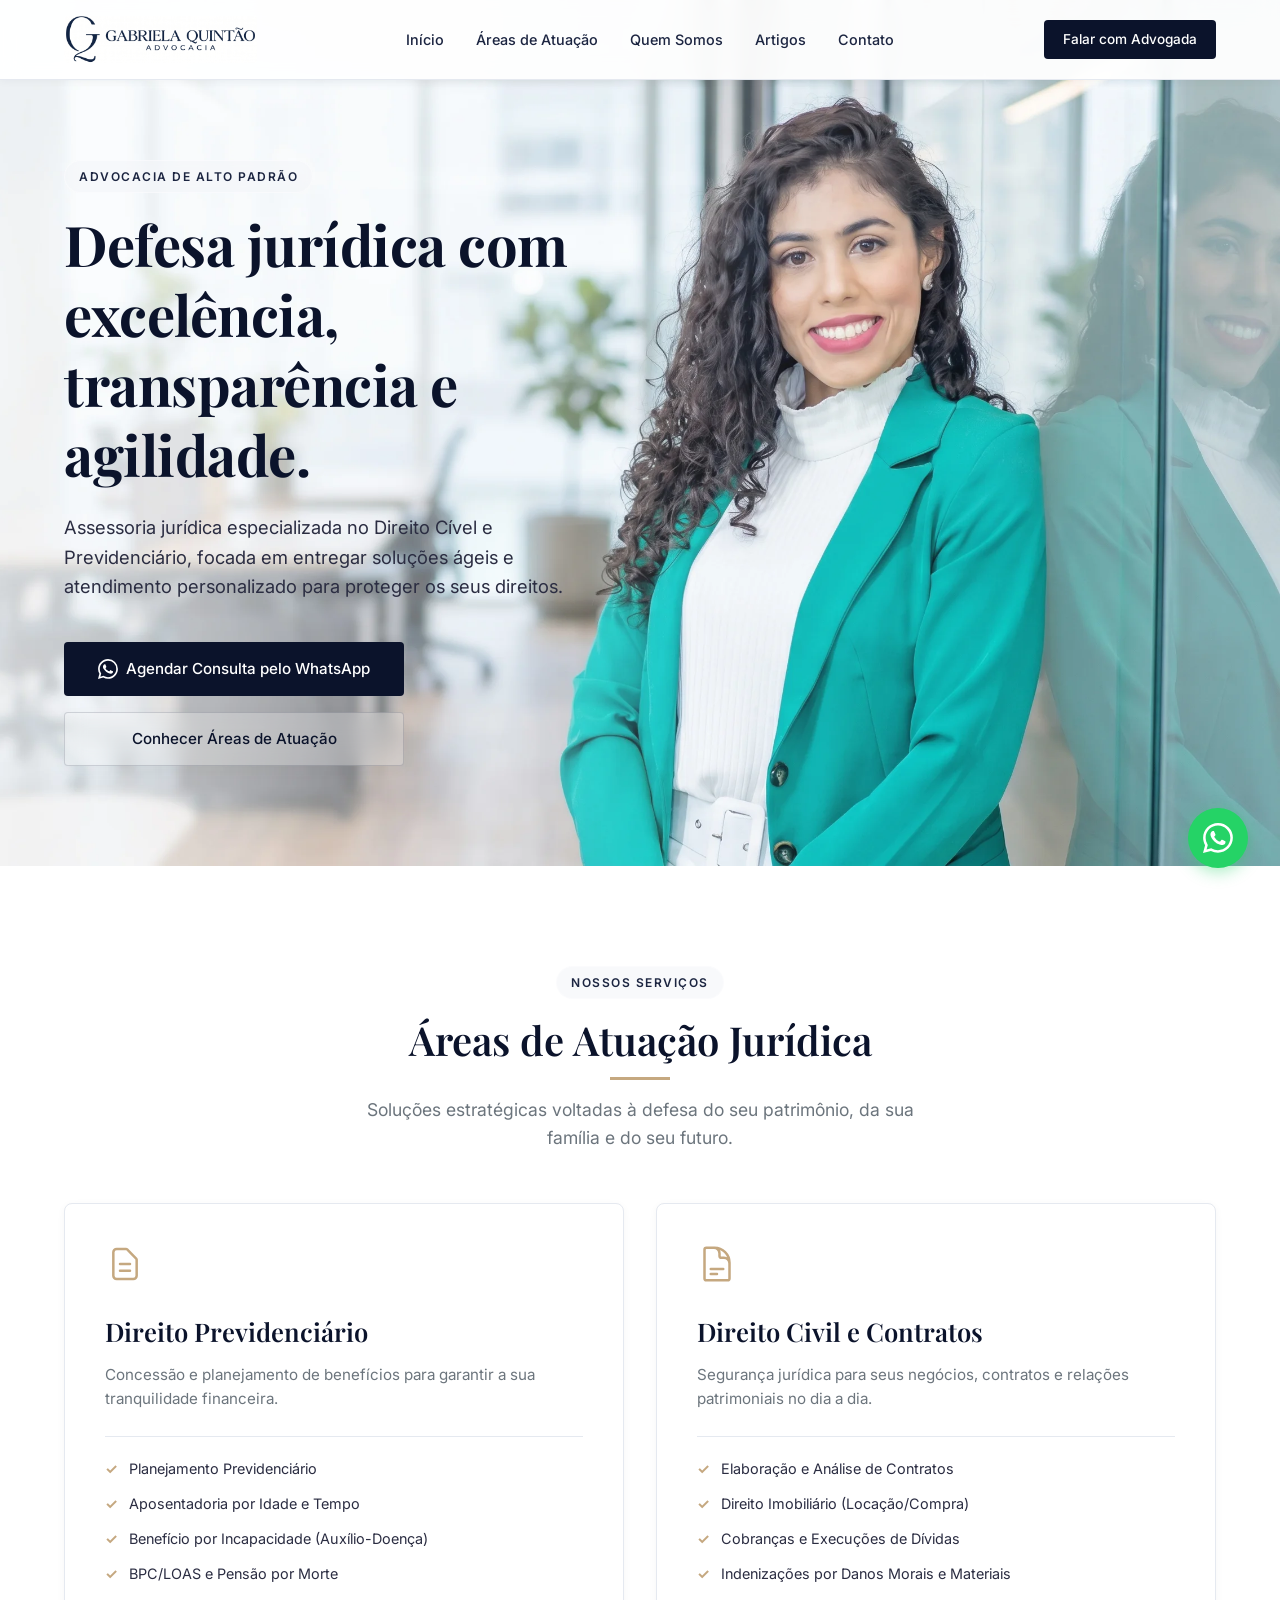
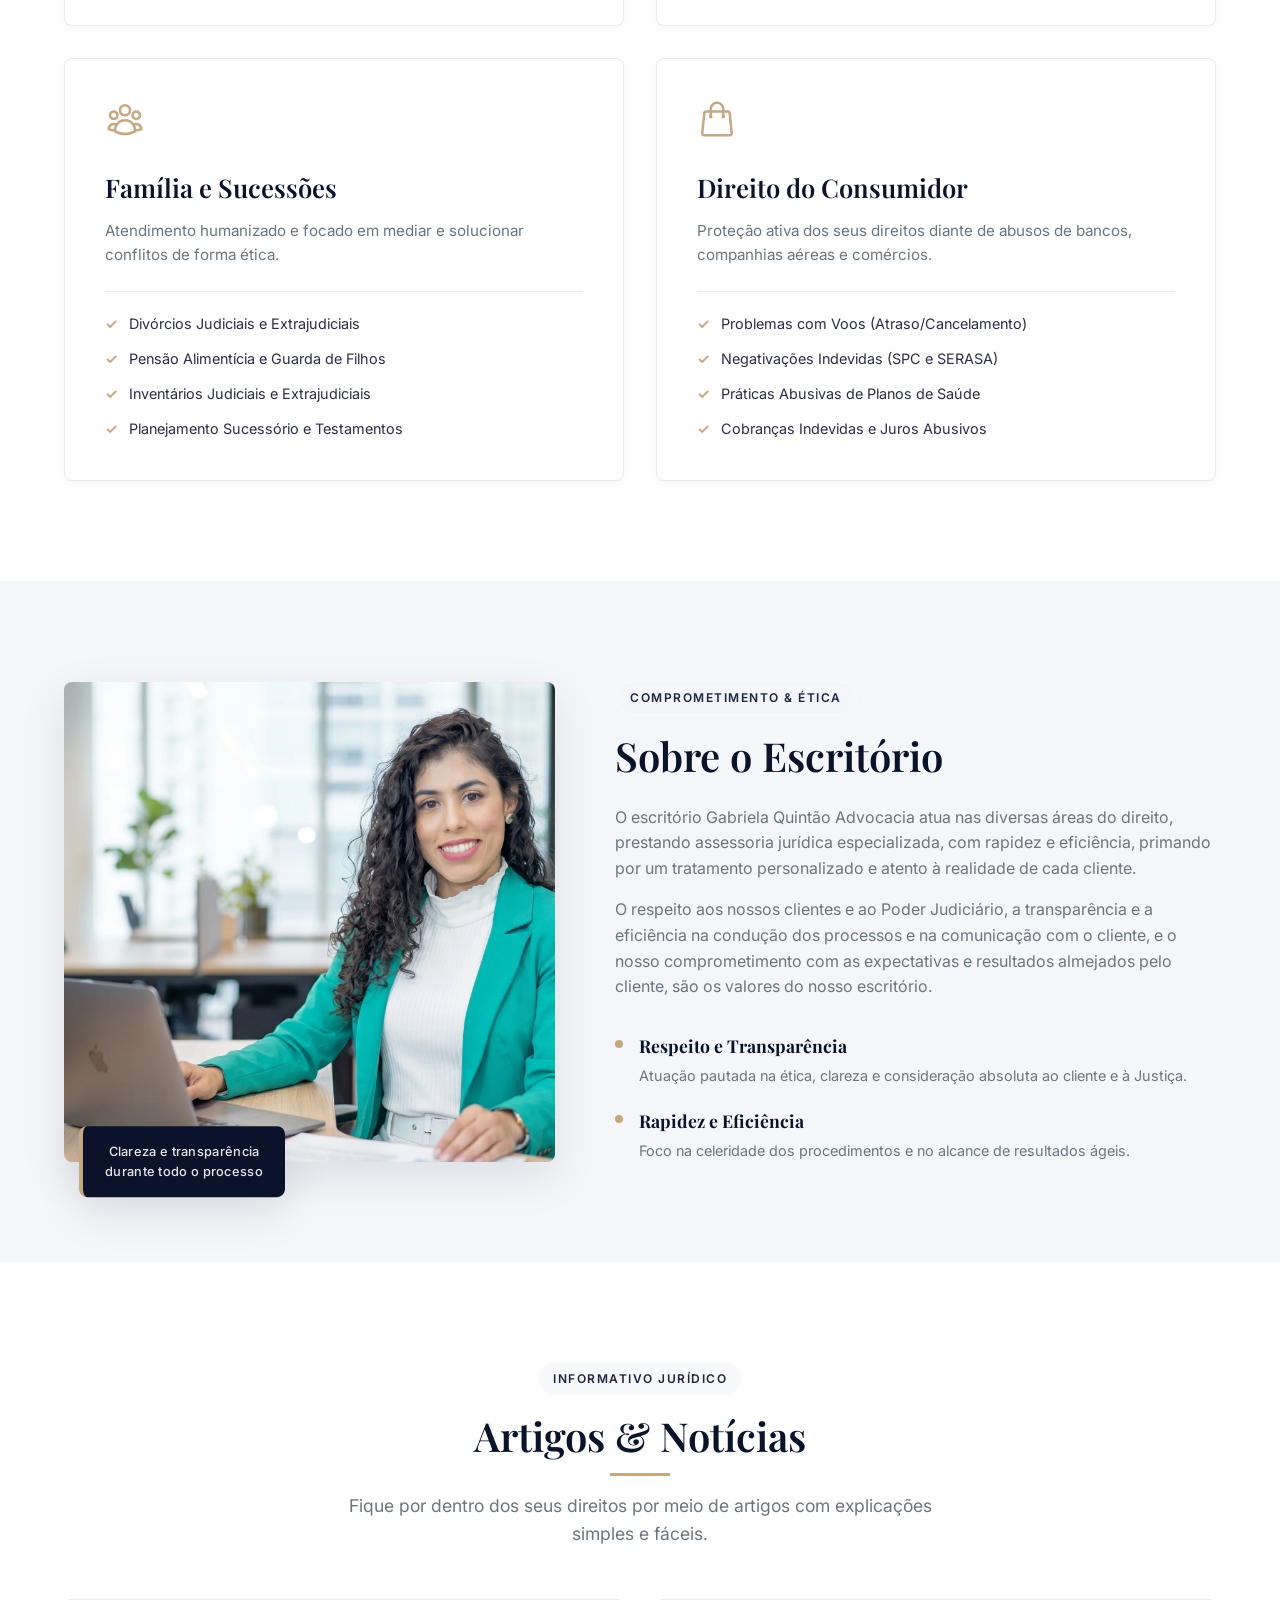
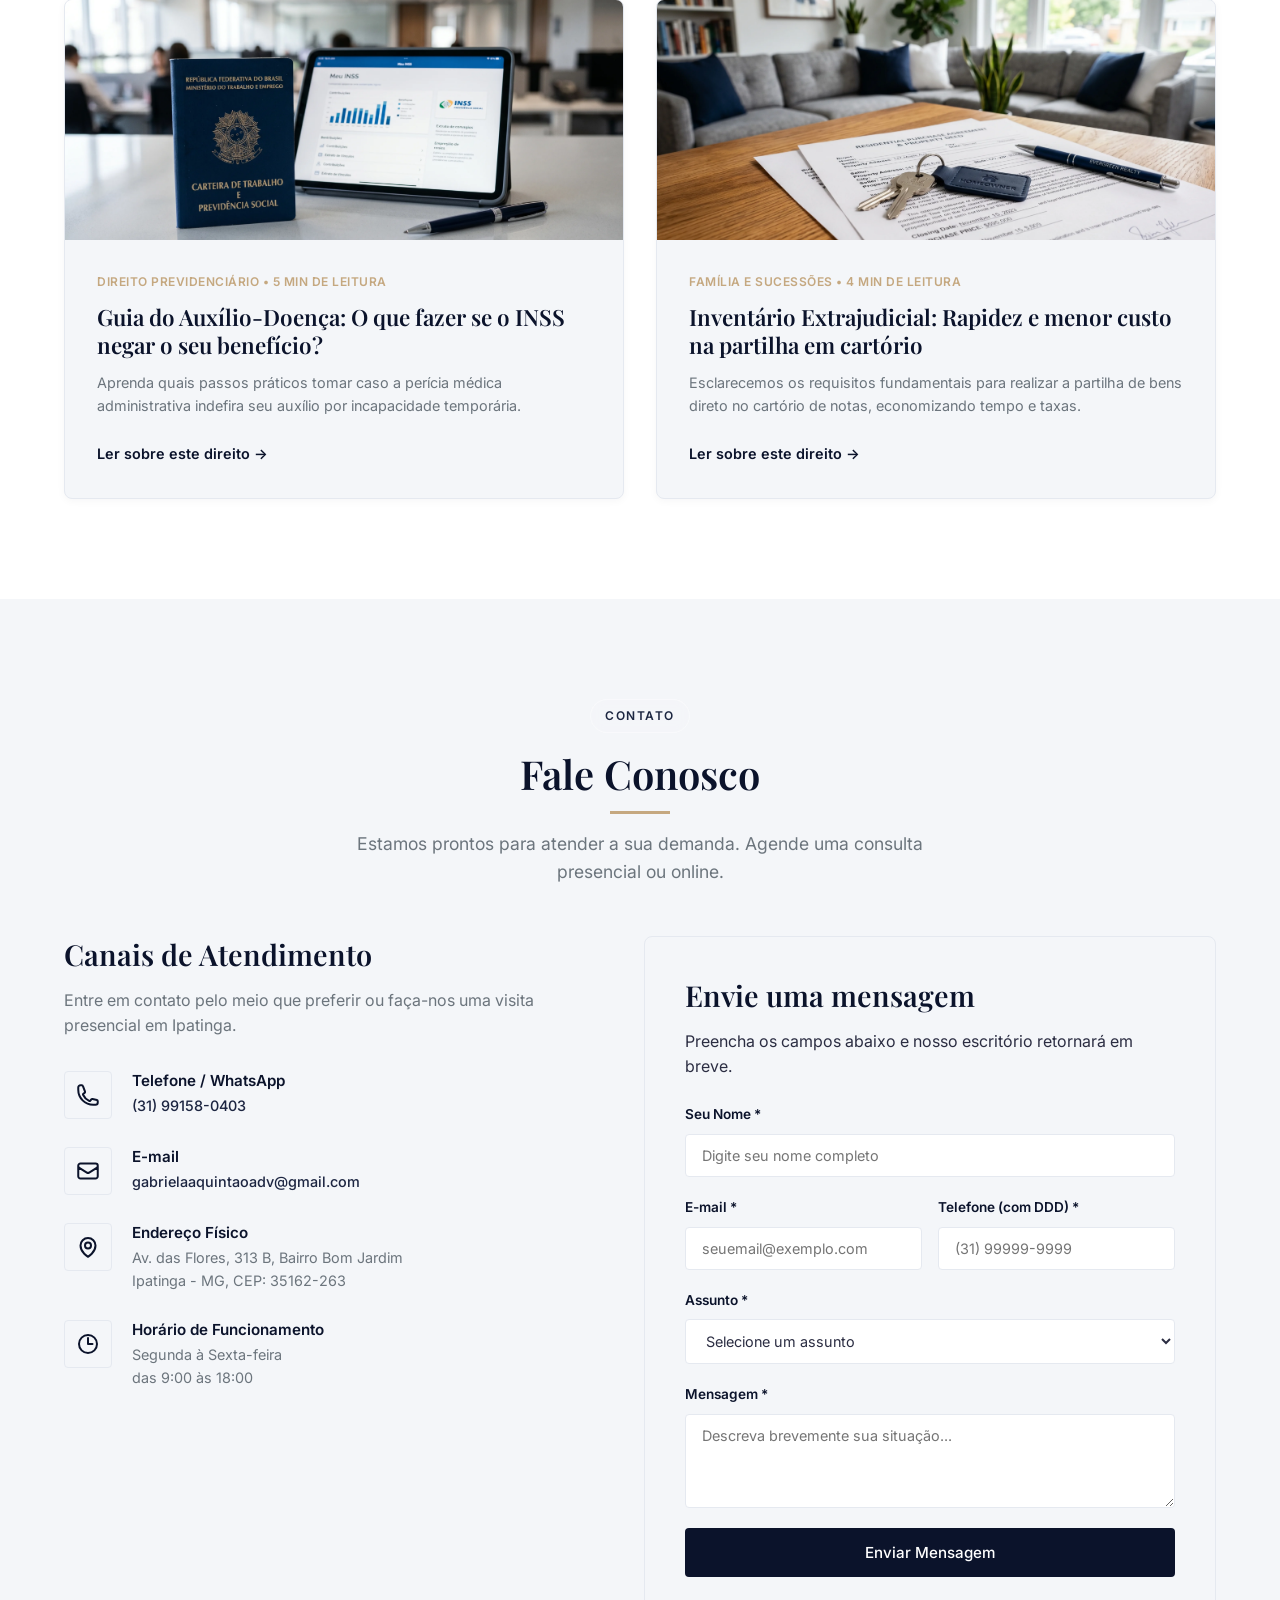
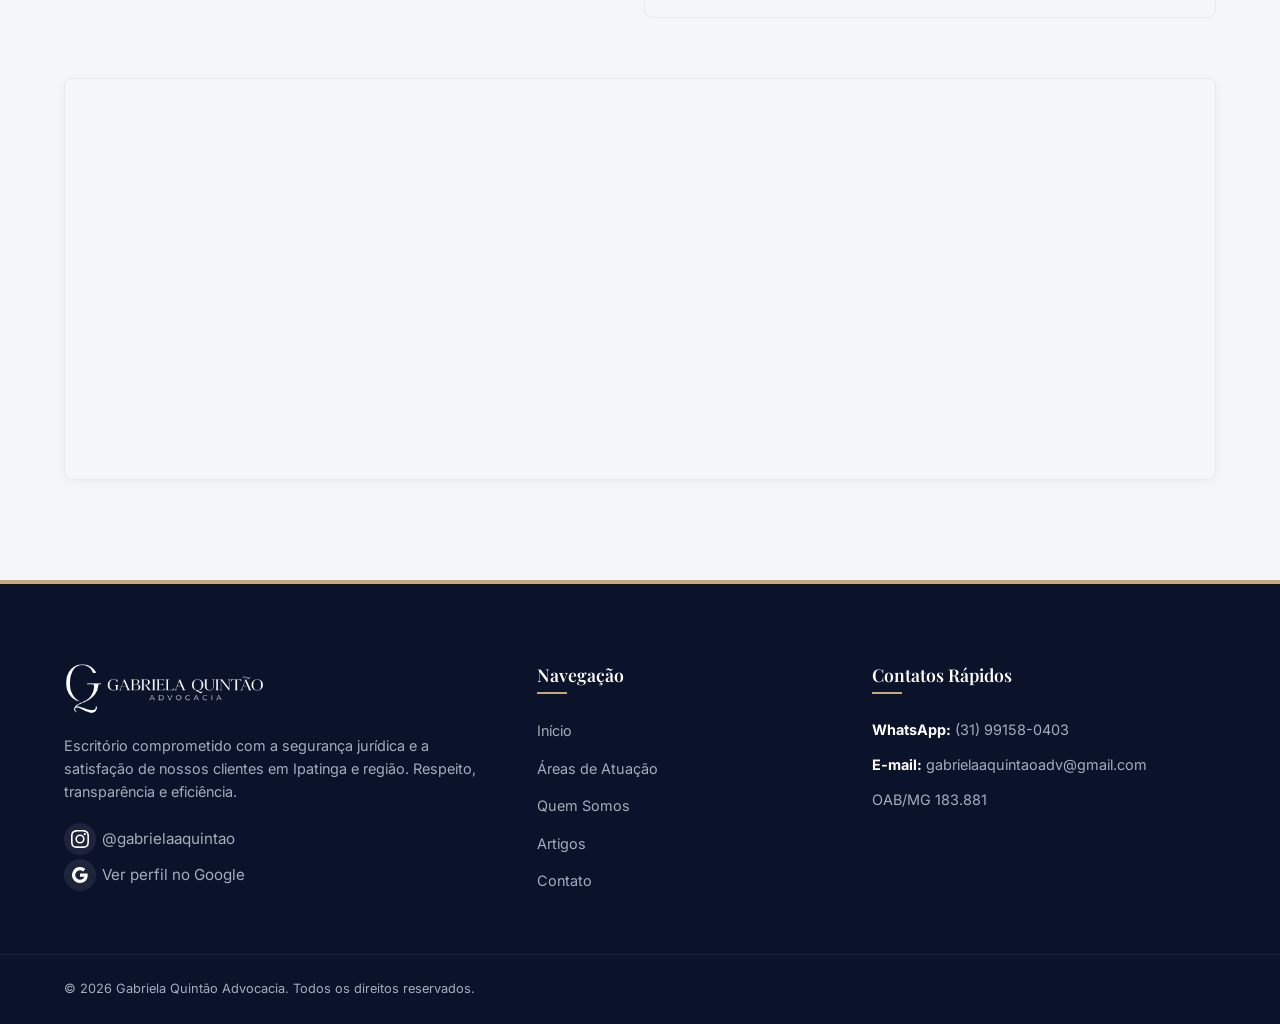
==== commit 224c3320: "ajuste no email da gabriela" ====
--- a/index.html
+++ b/index.html
@@ -516,9 +516,9 @@
                   <h4>E-mail</h4>
                   <p>
                     <a
-                      href="mailto:gabrielaquintaoadv@gmail.com"
+                      href="mailto:gabrielaaquintaoadv@gmail.com"
                       class="contact-link"
-                      >gabrielaquintaoadv@gmail.com</a
+                      >gabrielaaquintaoadv@gmail.com</a
                     >
                   </p>
                 </div>
@@ -753,7 +753,7 @@
         <div class="footer-contact">
           <h4>Contatos Rápidos</h4>
           <p><strong>WhatsApp:</strong> (31) 99158-0403</p>
-          <p><strong>E-mail:</strong> gabrielaquintaoadv@gmail.com</p>
+          <p><strong>E-mail:</strong> gabrielaaquintaoadv@gmail.com</p>
           <p>OAB/MG 183.881</p>
         </div>
       </div>
--- a/assets/css/style.css
+++ b/assets/css/style.css
@@ -1252,7 +1252,7 @@
 }
 
 .instagram-card:hover .instagram-icon-box {
-  background-color: var(--primary-accent);
+  background-color: #ffffff;
   color: var(--primary-dark);
 }
 
@@ -1289,7 +1289,7 @@
 }
 
 .instagram-card:hover .instagram-handle {
-  color: var(--primary-accent);
+  color: #ffffff;
 }
 
 /* Google Footer Card */
@@ -1319,7 +1319,7 @@
 }
 
 .google-footer-card:hover .google-footer-icon-box {
-  background-color: var(--primary-accent);
+  background-color: #ffffff;
   color: var(--primary-dark);
 }
 
@@ -1341,7 +1341,7 @@
 }
 
 .google-footer-card:hover .google-footer-handle {
-  color: var(--primary-accent);
+  color: #ffffff;
 }
 
 
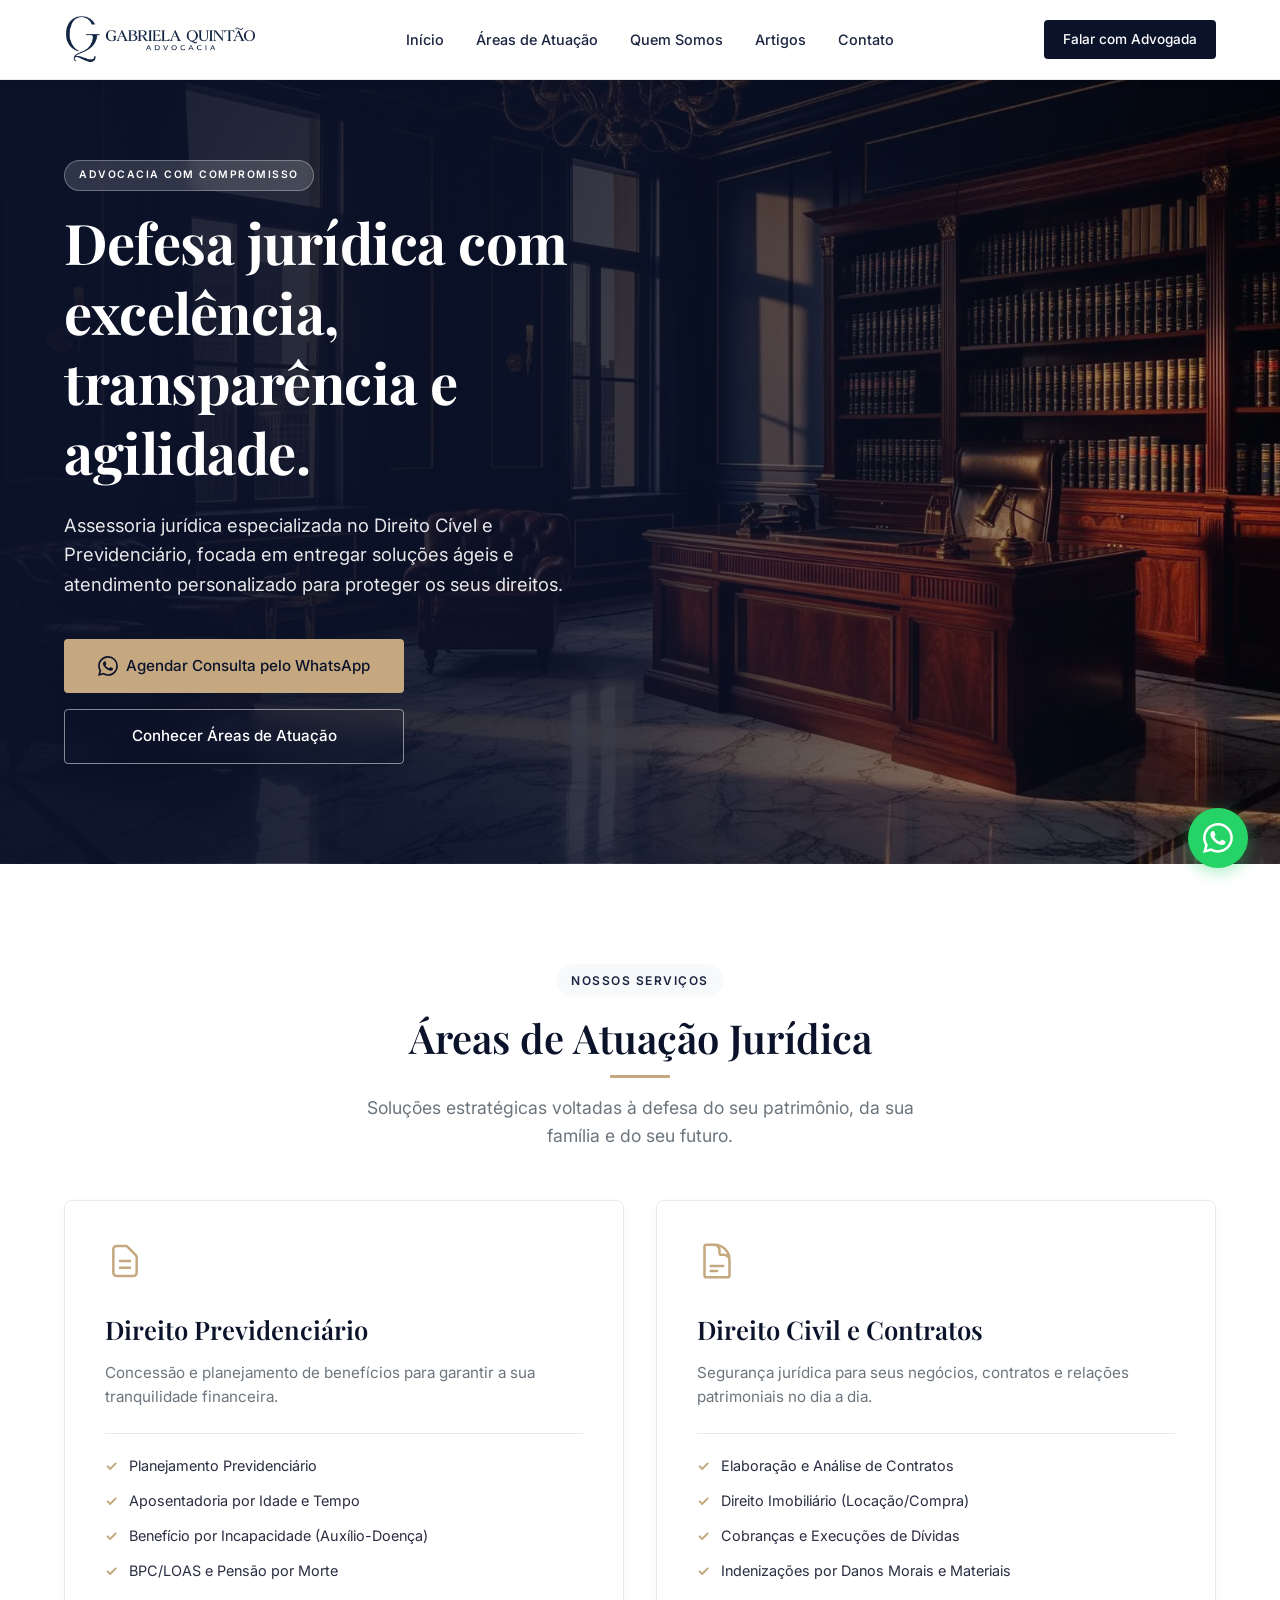
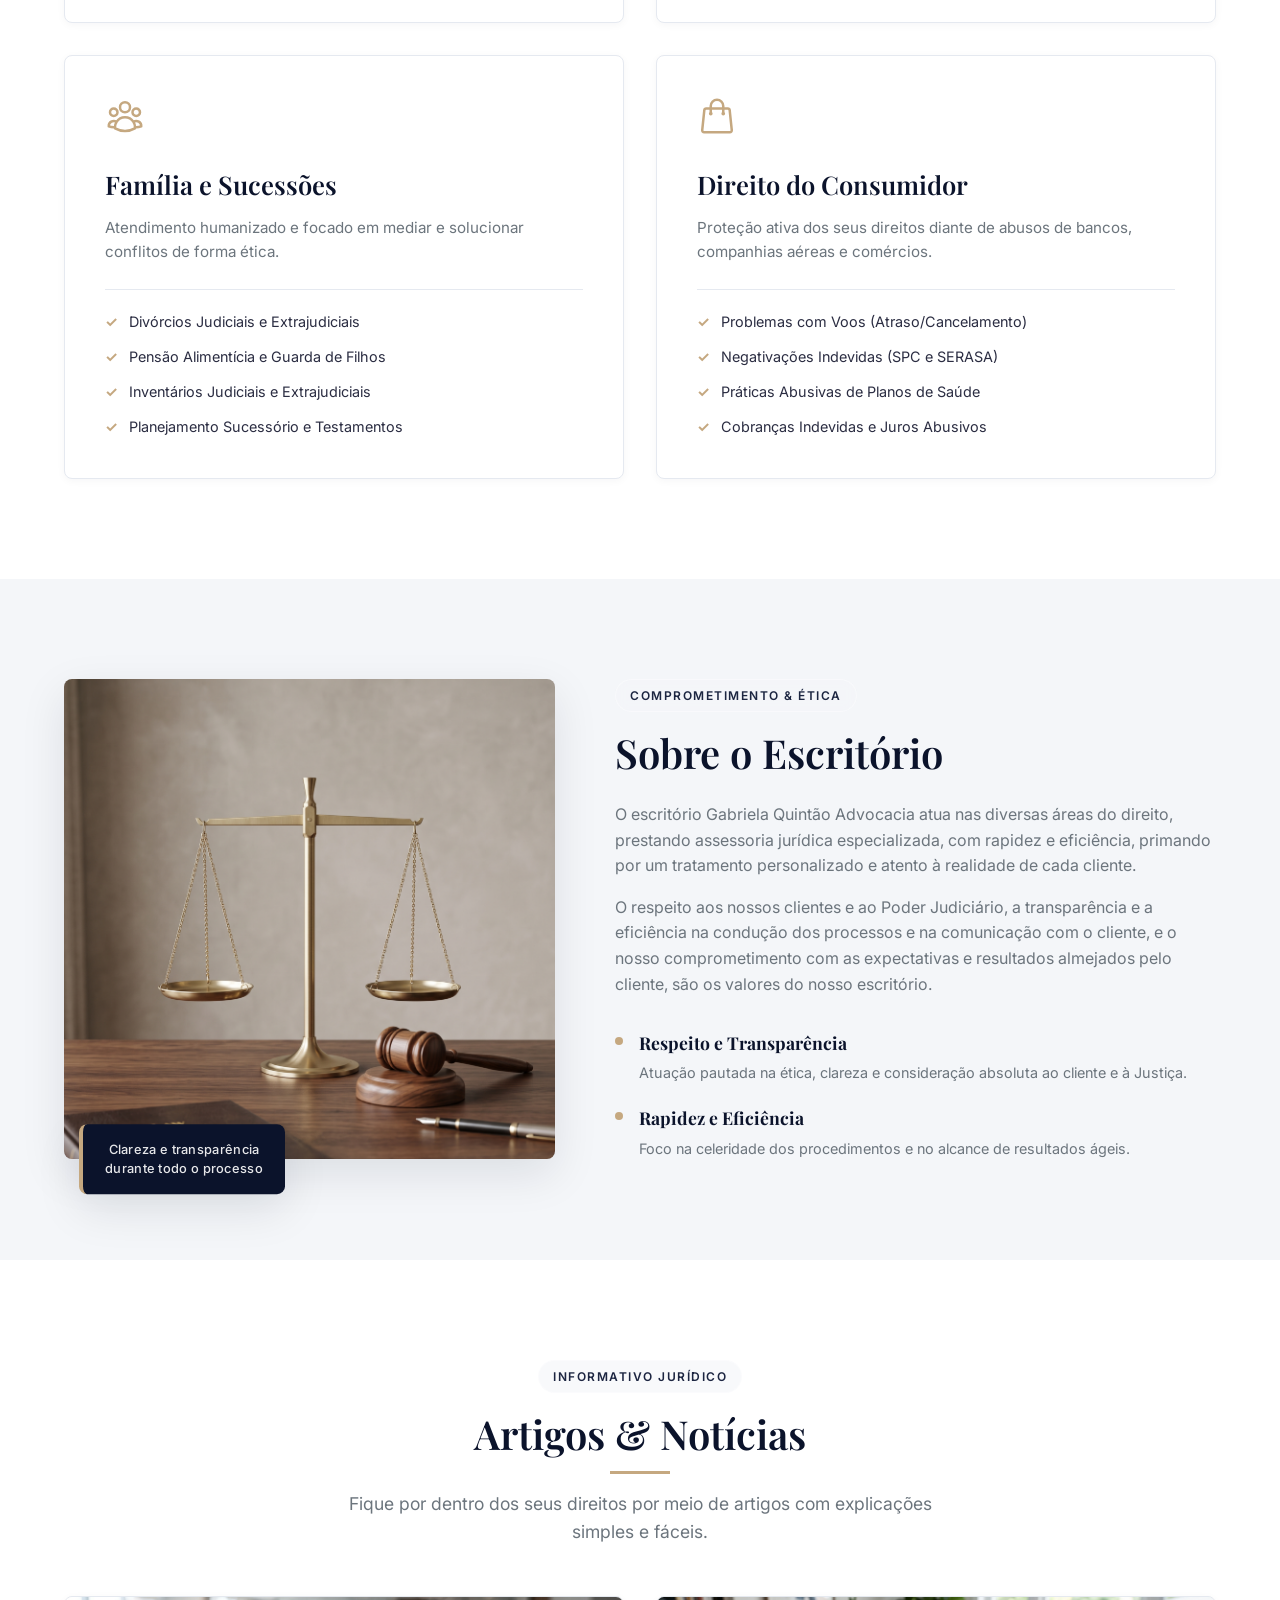
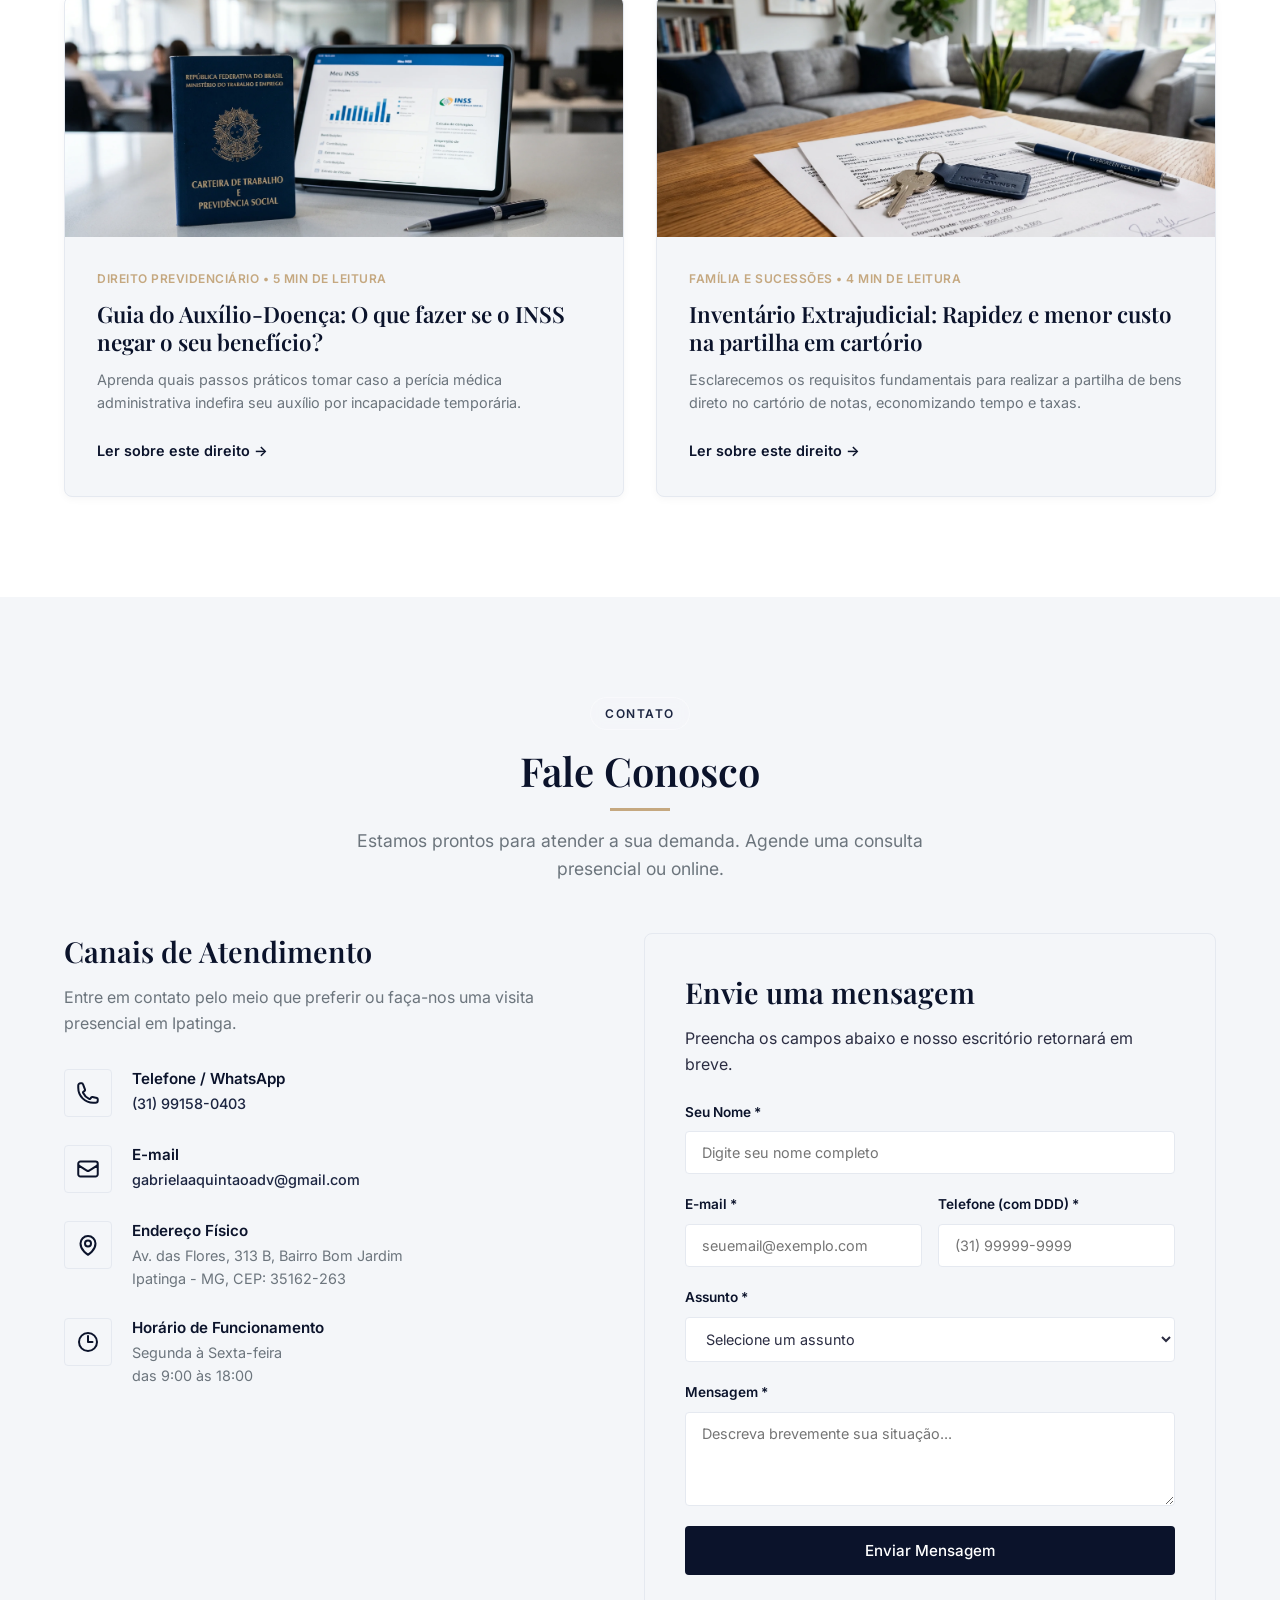
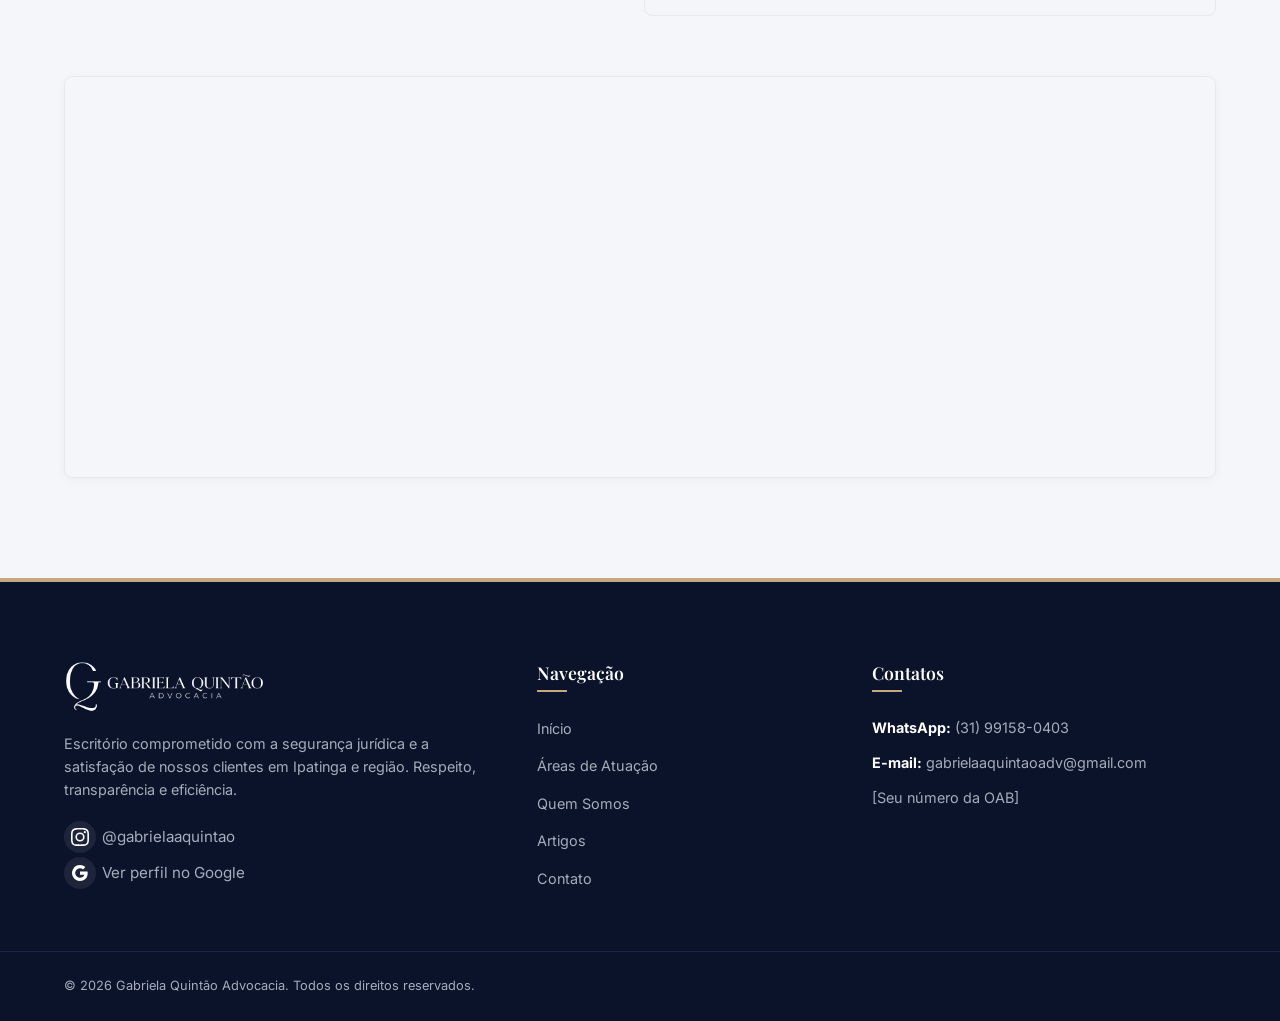
==== commit 366a15db: "ajustes no layout" ====
--- a/index.html
+++ b/index.html
@@ -126,7 +126,7 @@
     <section id="home" class="hero-section">
       <div class="container hero-container">
         <div class="hero-content">
-          <span class="badge">Advocacia de Alto Padrão</span>
+          <span class="badge">Advocacia com Compromisso</span>
           <h1>Defesa jurídica com excelência, transparência e agilidade.</h1>
           <p>
             Assessoria jurídica especializada no Direito Cível e Previdenciário,
@@ -309,7 +309,7 @@
       <div class="container about-container">
         <div class="about-image-wrapper">
           <img
-            src="assets/images/quem_somos.webp"
+            src="assets/images/quem_somos_generica.webp"
             alt="Dra. Gabriela Quintão Advocacia"
             class="about-image"
             onerror="
@@ -751,10 +751,10 @@
           </ul>
         </div>
         <div class="footer-contact">
-          <h4>Contatos Rápidos</h4>
+          <h4>Contatos</h4>
           <p><strong>WhatsApp:</strong> (31) 99158-0403</p>
           <p><strong>E-mail:</strong> gabrielaaquintaoadv@gmail.com</p>
-          <p>OAB/MG 183.881</p>
+          <p>[Seu número da OAB]</p>
         </div>
       </div>
       <div class="footer-bottom">
--- a/assets/css/style.css
+++ b/assets/css/style.css
@@ -209,8 +209,7 @@
    ========================================================================== */
 .main-header {
   height: var(--header-height);
-  background-color: rgba(255, 255, 255, 0.95);
-  backdrop-filter: blur(10px);
+  background-color: var(--bg-white);
   position: fixed;
   top: 0;
   left: 0;
@@ -418,10 +417,10 @@
 .hero-section {
   padding-top: calc(var(--header-height) + 80px);
   padding-bottom: 100px;
-  background-color: var(--bg-soft);
-  background-image: url("../images/foto_hero.webp");
+  background-color: var(--primary-dark);
+  background-image: linear-gradient(to right, rgba(11, 19, 43, 0.95) 0%, rgba(11, 19, 43, 0.8) 50%, rgba(11, 19, 43, 0.2) 100%), url("../images/foto_hero_office.webp");
   background-size: cover;
-  background-position: center right;
+  background-position: center;
   background-repeat: no-repeat;
   display: flex;
   align-items: center;
@@ -439,6 +438,13 @@
   max-width: 600px;
   width: 100%;
   z-index: 2;
+}
+
+.hero-content .badge {
+  background-color: rgba(255, 255, 255, 0.15);
+  color: var(--bg-white);
+  border-color: rgba(255, 255, 255, 0.3);
+  font-size: 0.65rem;
 }
 
 .hero-content h1 {
@@ -446,11 +452,12 @@
   font-weight: 700;
   margin-bottom: 24px;
   letter-spacing: -0.5px;
+  color: var(--bg-white);
 }
 
 .hero-content p {
   font-size: 1.15rem;
-  color: var(--text-main);
+  color: rgba(255, 255, 255, 0.9);
   margin-bottom: 40px;
   max-width: 540px;
 }
@@ -464,6 +471,27 @@
 .hero-actions .btn {
   width: 340px;
   max-width: 100%;
+}
+
+.hero-actions .btn-primary {
+  background-color: var(--primary-accent);
+  color: var(--primary-dark);
+}
+
+.hero-actions .btn-primary:hover {
+  background-color: var(--primary-accent-hover);
+}
+
+.hero-actions .btn-outline {
+  background-color: transparent;
+  color: var(--bg-white);
+  border-color: rgba(255, 255, 255, 0.5);
+}
+
+.hero-actions .btn-outline:hover {
+  background-color: rgba(255, 255, 255, 0.1);
+  color: var(--bg-white);
+  border-color: var(--bg-white);
 }
 
 .icon-whatsapp {
@@ -1415,12 +1443,12 @@
   }
 
   .hero-section {
-    background-image: url("../images/foto_hero_mobile.webp");
-    background-size: 100% auto;
-    background-position: center var(--header-height);
+    background-image: linear-gradient(to bottom, rgba(11, 19, 43, 0.6) 0%, rgba(11, 19, 43, 0.95) 100%), url("../images/foto_hero_office_mobile.webp");
+    background-size: cover;
+    background-position: center;
     background-repeat: no-repeat;
     text-align: center;
-    padding-top: calc(var(--header-height) + 85vw);
+    padding-top: calc(var(--header-height) + 60px);
     padding-bottom: 60px;
   }
 
